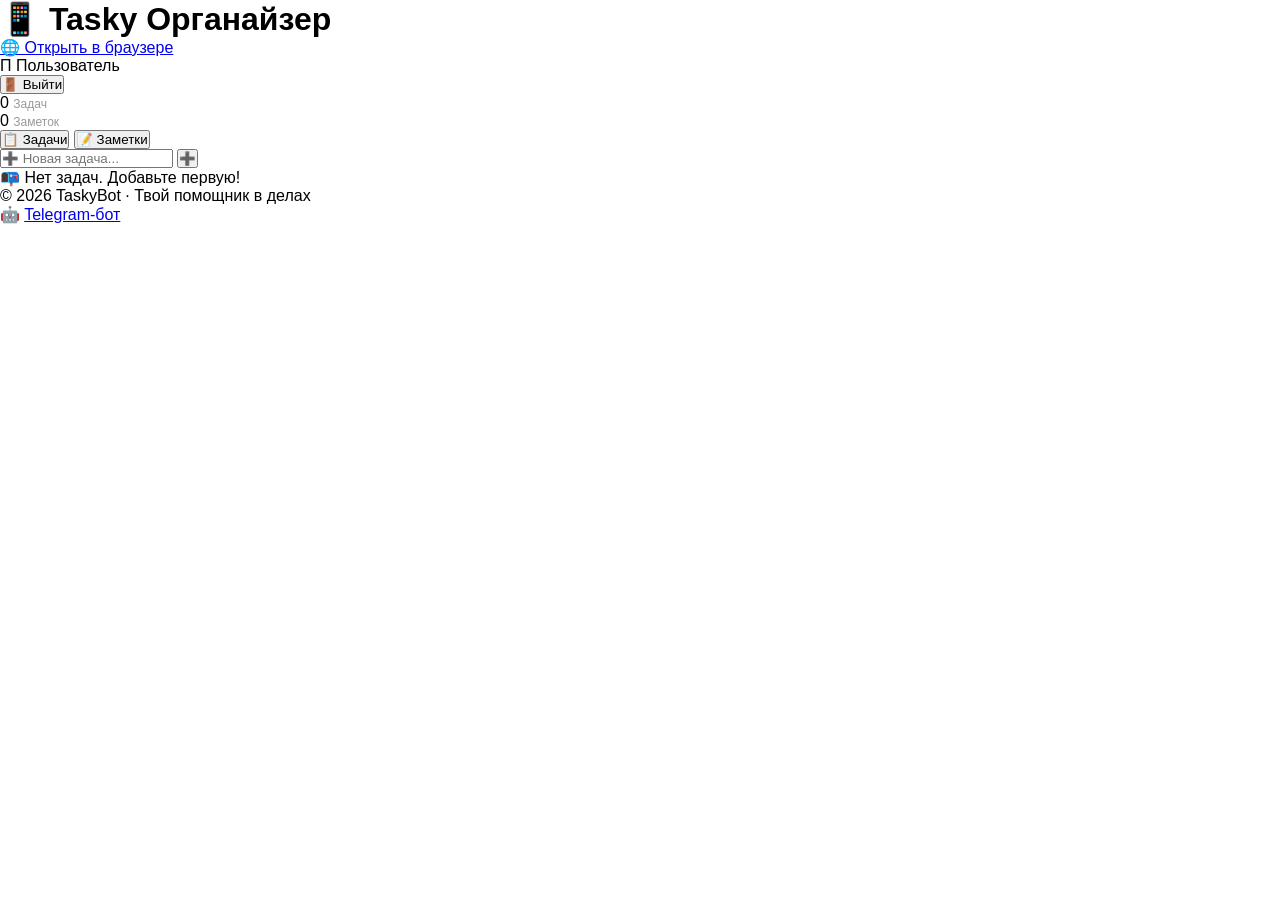
==== web_app/index.html @ 99035f1d "Refactor index.html structure and styles" ====
<!DOCTYPE html>
<html lang="ru">
<head>
    <meta charset="UTF-8">
    <meta name="viewport" content="width=device-width, initial-scale=1.0">
    <title>📱 Tasky Органайзер</title>
    <link href="https://fonts.googleapis.com/css2?family=Inter:ital,opsz,wght@0,14..32,100..900;1,14..32,100..900&display=swap" rel="stylesheet">
    <link rel="stylesheet" href="style.css">
</head>
<body>
    <div class="app-container" id="app">
        <header class="app-header">
            <div class="header-content">
                <h1>📱 Tasky Органайзер</h1>
                <a href="https://taskybot-zzq3.onrender.com" target="_blank" class="web-link">🌐 Открыть в браузере</a>
            </div>
        </header>

        <main>
            <section class="profile-section" id="profileSection">
                <div class="profile-card">
                    <div class="profile-info">
                        <span class="user-avatar" id="userAvatar">👤</span>
                        <span class="user-name" id="userName">Пользователь</span>
                    </div>
                    <button id="logoutBtn" class="logout-btn">🚪 Выйти</button>
                </div>
                <div class="stats-grid" id="statsGrid">
                    <div class="stat-item">
                        <span class="stat-number" id="taskCount">0</span>
                        <span class="stat-label">Задач</span>
                    </div>
                    <div class="stat-item">
                        <span class="stat-number" id="noteCount">0</span>
                        <span class="stat-label">Заметок</span>
                    </div>
                </div>
            </section>

            <section class="tabs-section">
                <div class="tabs-header">
                    <button class="tab-btn active" data-tab="tasks">📋 Задачи</button>
                    <button class="tab-btn" data-tab="notes">📝 Заметки</button>
                </div>

                <div class="tab-content active" id="tab-tasks">
                    <div class="add-item-form">
                        <input type="text" id="taskInput" placeholder="➕ Новая задача..." />
                        <button id="addTaskBtn" class="add-btn">➕</button>
                    </div>
                    <ul class="items-list" id="tasksList">
                        <li class="empty-message">Загрузка...</li>
                    </ul>
                </div>

                <div class="tab-content" id="tab-notes">
                    <div class="add-item-form">
                        <input type="text" id="noteInput" placeholder="✏️ Новая заметка..." />
                        <button id="addNoteBtn" class="add-btn">➕</button>
                    </div>
                    <ul class="items-list" id="notesList">
                        <li class="empty-message">Загрузка...</li>
                    </ul>
                </div>
            </section>
        </main>

        <footer class="app-footer">
            <p>© 2026 TaskyBot · Твой помощник в делах</p>
            <p class="footer-bot-link">🤖 <a href="https://t.me/ваш_бот_username" target="_blank">Telegram-бот</a></p>
        </footer>
    </div>

    <script src="script.js"></script>
    <script>
        // ============================================================
        // 1. Инициализация и авторизация пользователя
        // ============================================================
        
        // Конфиг
        const API_URL = '/api/user';
        const SITE_URL = 'https://taskybot-zzq3.onrender.com'; // ОБНОВЛЕННАЯ ССЫЛКА
        
        // Получаем или создаём ID пользователя
        let userId = localStorage.getItem('tasky_user_id');
        if (!userId) {
            userId = 'user_' + Date.now() + '_' + Math.random().toString(36).substr(2, 6);
            localStorage.setItem('tasky_user_id', userId);
        }
        
        // Имя пользователя (можно потом изменить)
        let userName = localStorage.getItem('tasky_user_name') || 'Пользователь';
        
        // ============================================================
        // 2. Основные функции работы с API
        // ============================================================
        
        async function fetchUserData() {
            try {
                const response = await fetch(`${API_URL}/${userId}`);
                if (!response.ok) throw new Error('Ошибка загрузки данных');
                return await response.json();
            } catch (error) {
                console.error('Ошибка:', error);
                return { name: userName, tasks: [], notes: [] };
            }
        }
        
        async function saveUserData(data) {
            try {
                const response = await fetch(`${API_URL}/${userId}`, {
                    method: 'POST',
                    headers: { 'Content-Type': 'application/json' },
                    body: JSON.stringify(data)
                });
                if (!response.ok) throw new Error('Ошибка сохранения');
                return await response.json();
            } catch (error) {
                console.error('Ошибка:', error);
                alert('Не удалось сохранить данные. Проверьте соединение.');
            }
        }
        
        // ============================================================
        // 3. Рендеринг UI
        // ============================================================
        
        // Элементы DOM
        const tasksList = document.getElementById('tasksList');
        const notesList = document.getElementById('notesList');
        const taskInput = document.getElementById('taskInput');
        const noteInput = document.getElementById('noteInput');
        const addTaskBtn = document.getElementById('addTaskBtn');
        const addNoteBtn = document.getElementById('addNoteBtn');
        const taskCount = document.getElementById('taskCount');
        const noteCount = document.getElementById('noteCount');
        const userNameElem = document.getElementById('userName');
        const userAvatar = document.getElementById('userAvatar');
        
        // Состояние
        let currentData = { name: userName, tasks: [], notes: [] };
        
        function renderTasks(tasks) {
            if (!tasks || tasks.length === 0) {
                tasksList.innerHTML = '<li class="empty-message">📭 Нет задач. Добавьте первую!</li>';
                return;
            }
            
            tasksList.innerHTML = tasks.map((task, index) => `
                <li class="list-item task-item ${task.done ? 'completed' : ''}" data-index="${index}">
                    <span class="task-text">${escapeHtml(task.text)}</span>
                    <div class="item-actions">
                        ${!task.done ? `<button class="action-btn done-btn" data-index="${index}">✅</button>` : ''}
                        <button class="action-btn delete-btn" data-index="${index}">🗑️</button>
                    </div>
                </li>
            `).join('');
            
            // Обновляем счетчик
            taskCount.textContent = tasks.length;
        }
        
        function renderNotes(notes) {
            if (!notes || notes.length === 0) {
                notesList.innerHTML = '<li class="empty-message">📭 Нет заметок. Добавьте первую!</li>';
                return;
            }
            
            notesList.innerHTML = notes.map((note, index) => `
                <li class="list-item note-item" data-index="${index}">
                    <span class="note-text">${escapeHtml(note.text)}</span>
                    ${note.date ? `<span class="note-date">📅 ${escapeHtml(note.date)}</span>` : ''}
                    <button class="action-btn delete-btn" data-index="${index}">🗑️</button>
                </li>
            `).join('');
            
            // Обновляем счетчик
            noteCount.textContent = notes.length;
        }
        
        // Вспомогательная функция для защиты от XSS
        function escapeHtml(text) {
            const div = document.createElement('div');
            div.textContent = text;
            return div.innerHTML;
        }
        
        // ============================================================
        // 4. Обновление данных и UI
        // ============================================================
        
        async function refreshData() {
            const data = await fetchUserData();
            currentData = data;
            
            // Обновляем имя
            if (data.name) {
                userName = data.name;
                userNameElem.textContent = userName;
                localStorage.setItem('tasky_user_name', userName);
            }
            
            // Обновляем задачи и заметки
            renderTasks(data.tasks || []);
            renderNotes(data.notes || []);
        }
        
        // ============================================================
        // 5. Обработчики событий (добавление, удаление, выполнение)
        // ============================================================
        
        // --- Добавление задачи ---
        addTaskBtn.addEventListener('click', async () => {
            const text = taskInput.value.trim();
            if (!text) return;
            
            const newTask = { text, done: false };
            const tasks = [...(currentData.tasks || []), newTask];
            await saveUserData({ ...currentData, tasks });
            taskInput.value = '';
            await refreshData();
        });
        
        taskInput.addEventListener('keypress', (e) => {
            if (e.key === 'Enter') addTaskBtn.click();
        });
        
        // --- Добавление заметки ---
        addNoteBtn.addEventListener('click', async () => {
            const text = noteInput.value.trim();
            if (!text) return;
            
            const newNote = { text, date: new Date().toLocaleString() };
            const notes = [...(currentData.notes || []), newNote];
            await saveUserData({ ...currentData, notes });
            noteInput.value = '';
            await refreshData();
        });
        
        noteInput.addEventListener('keypress', (e) => {
            if (e.key === 'Enter') addNoteBtn.click();
        });
        
        // --- Удаление и выполнение (через делегирование) ---
        tasksList.addEventListener('click', async (e) => {
            const target = e.target.closest('button');
            if (!target) return;
            
            const index = parseInt(target.dataset.index);
            if (isNaN(index)) return;
            
            const tasks = [...(currentData.tasks || [])];
            
            if (target.classList.contains('delete-btn')) {
                tasks.splice(index, 1);
                await saveUserData({ ...currentData, tasks });
                await refreshData();
            } else if (target.classList.contains('done-btn')) {
                tasks[index].done = true;
                await saveUserData({ ...currentData, tasks });
                await refreshData();
            }
        });
        
        notesList.addEventListener('click', async (e) => {
            const target = e.target.closest('button');
            if (!target) return;
            
            const index = parseInt(target.dataset.index);
            if (isNaN(index)) return;
            
            if (target.classList.contains('delete-btn')) {
                const notes = [...(currentData.notes || [])];
                notes.splice(index, 1);
                await saveUserData({ ...currentData, notes });
                await refreshData();
            }
        });
        
        // ============================================================
        // 6. Переключение вкладок
        // ============================================================
        
        document.querySelectorAll('.tab-btn').forEach(btn => {
            btn.addEventListener('click', function() {
                // Убираем активный класс у всех кнопок и вкладок
                document.querySelectorAll('.tab-btn').forEach(b => b.classList.remove('active'));
                document.querySelectorAll('.tab-content').forEach(c => c.classList.remove('active'));
                
                // Активируем текущие
                this.classList.add('active');
                const tabId = this.dataset.tab;
                document.getElementById(`tab-${tabId}`).classList.add('active');
            });
        });
        
        // ============================================================
        // 7. Выход (сброс ID)
        // ============================================================
        
        document.getElementById('logoutBtn').addEventListener('click', () => {
            if (confirm('Вы уверены, что хотите выйти? Данные останутся на сервере.')) {
                localStorage.removeItem('tasky_user_id');
                localStorage.removeItem('tasky_user_name');
                userId = 'user_' + Date.now() + '_' + Math.random().toString(36).substr(2, 6);
                localStorage.setItem('tasky_user_id', userId);
                userName = 'Пользователь';
                localStorage.setItem('tasky_user_name', userName);
                refreshData();
            }
        });
        
        // ============================================================
        // 8. Запуск приложения
        // ============================================================
        
        // Устанавливаем имя в UI
        userNameElem.textContent = userName;
        userAvatar.textContent = userName.charAt(0).toUpperCase();
        
        // Загружаем данные
        refreshData();
        
        // Обновление данных при возвращении на вкладку (для синхронизации)
        document.addEventListener('visibilitychange', () => {
            if (!document.hidden) {
                refreshData();
            }
        });
        
        console.log(`✅ Tasky Органайзер запущен. URL: ${SITE_URL}`);
        console.log(`👤 ID пользователя: ${userId}`);
    </script>
</body>
</html>
---- web_app/style.css ----
* {
    margin: 0;
    padding: 0;
    box-sizing: border-box;
}

body {
    font-family: -apple-system, BlinkMacSystemFont, 'Segoe UI', Roboto, Helvetica, Arial, sans-serif;
    background: var(--tg-theme-bg-color, #ffffff);
    color: var(--tg-theme-text-color, #000000);
}

.app {
    max-width: 500px;
    margin: 0 auto;
    padding: 20px;
}

/* Header */
.header {
    display: flex;
    justify-content: space-between;
    align-items: center;
    margin-bottom: 30px;
}

.greeting h1 {
    font-size: 24px;
    margin-bottom: 5px;
}

.greeting p {
    color: var(--tg-theme-hint-color, #999);
    font-size: 14px;
}

.avatar {
    width: 50px;
    height: 50px;
    background: var(--tg-theme-button-color, #3390ec);
    border-radius: 50%;
    display: flex;
    align-items: center;
    justify-content: center;
    font-size: 24px;
    color: white;
}

/* Tabs */
.tabs {
    display: flex;
    gap: 5px;
    margin-bottom: 20px;
    background: var(--tg-theme-secondary-bg-color, #f5f5f5);
    border-radius: 12px;
    padding: 5px;
}

.tab {
    flex: 1;
    padding: 12px;
    border: none;
    background: transparent;
    border-radius: 8px;
    font-size: 14px;
    cursor: pointer;
    transition: all 0.3s;
    display: flex;
    flex-direction: column;
    align-items: center;
    gap: 5px;
    color: var(--tg-theme-text-color, #000);
}

.tab.active {
    background: var(--tg-theme-button-color, #3390ec);
    color: white;
}

/* Content */
.tab-content {
    display: none;
}

.tab-content.active {
    display: block;
}

/* Stats */
.stats {
    display: grid;
    grid-template-columns: repeat(3, 1fr);
    gap: 15px;
    margin-bottom: 20px;
}

.stat-card {
    background: var(--tg-theme-secondary-bg-color, #f5f5f5);
    padding: 15px;
    border-radius: 12px;
    text-align: center;
}

.stat-value {
    font-size: 28px;
    font-weight: bold;
    margin-bottom: 5px;
}

.stat-label {
    font-size: 12px;
    color: var(--tg-theme-hint-color, #999);
}

/* Progress Bar */
.progress-bar {
    background: var(--tg-theme-secondary-bg-color, #f0f0f0);
    border-radius: 10px;
    height: 10px;
    overflow: hidden;
    margin: 10px 0;
}

.progress-fill {
    background: var(--tg-theme-button-color, #3390ec);
    height: 100%;
    transition: width 0.3s;
}

/* Calendar */
.calendar-header {
    display: flex;
    justify-content: space-between;
    align-items: center;
    margin-bottom: 20px;
}

.calendar-header button {
    background: var(--tg-theme-button-color, #3390ec);
    border: none;
    color: white;
    width: 35px;
    height: 35px;
    border-radius: 8px;
    cursor: pointer;
    font-size: 18px;
}

.calendar-weekdays {
    display: grid;
    grid-template-columns: repeat(7, 1fr);
    text-align: center;
    margin-bottom: 10px;
    font-weight: bold;
    color: var(--tg-theme-hint-color, #999);
}

.calendar-days {
    display: grid;
    grid-template-columns: repeat(7, 1fr);
    gap: 5px;
    margin-bottom: 20px;
}

.calendar-day {
    aspect-ratio: 1;
    display: flex;
    align-items: center;
    justify-content: center;
    border-radius: 8px;
    cursor: pointer;
    background: var(--tg-theme-secondary-bg-color, #f5f5f5);
}

.calendar-day.has-event {
    background: var(--tg-theme-button-color, #3390ec);
    color: white;
}

.calendar-day.today {
    border: 2px solid var(--tg-theme-button-color, #3390ec);
}

/* Tasks */
.add-task, .add-note {
    display: flex;
    gap: 10px;
    margin-bottom: 20px;
}

.add-task input, .add-note input, .add-note textarea {
    flex: 1;
    padding: 12px;
    border: 1px solid var(--tg-theme-secondary-bg-color, #e0e0e0);
    border-radius: 8px;
    background: var(--tg-theme-bg-color, white);
    color: var(--tg-theme-text-color, black);
}

.task-filters {
    display: flex;
    gap: 10px;
    margin-bottom: 20px;
}

.filter {
    padding: 8px 16px;
    border: none;
    border-radius: 20px;
    background: var(--tg-theme-secondary-bg-color, #f5f5f5);
    cursor: pointer;
}

.filter.active {
    background: var(--tg-theme-button-color, #3390ec);
    color: white;
}

.task-item {
    display: flex;
    align-items: center;
    gap: 10px;
    padding: 12px;
    background: var(--tg-theme-secondary-bg-color, #f5f5f5);
    border-radius: 8px;
    margin-bottom: 8px;
}

.task-item.completed {
    opacity: 0.6;
    text-decoration: line-through;
}

/* Notes */
.notes-list {
    display: flex;
    flex-direction: column;
    gap: 10px;
}

.note-item {
    background: var(--tg-theme-secondary-bg-color, #f5f5f5);
    padding: 15px;
    border-radius: 8px;
}

.note-title {
    font-weight: bold;
    margin-bottom: 5px;
}

.note-text {
    font-size: 14px;
    color: var(--tg-theme-hint-color, #666);
}
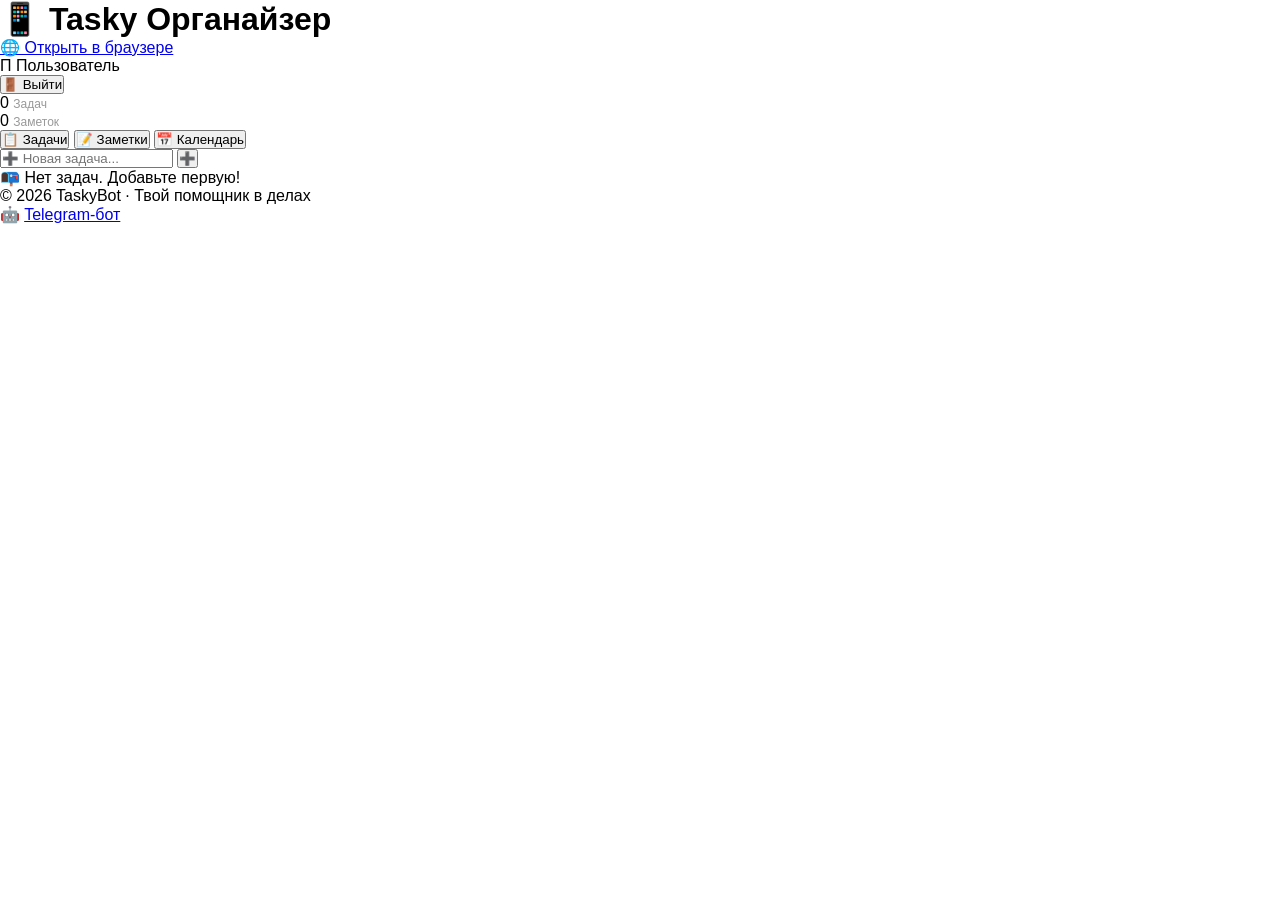
==== commit d0071eef: "Add calendar tab and related functionality" ====
--- a/web_app/index.html
+++ b/web_app/index.html
@@ -41,6 +41,7 @@
                 <div class="tabs-header">
                     <button class="tab-btn active" data-tab="tasks">📋 Задачи</button>
                     <button class="tab-btn" data-tab="notes">📝 Заметки</button>
+                    <button class="tab-btn" data-tab="calendar">📅 Календарь</button>
                 </div>
 
                 <div class="tab-content active" id="tab-tasks">
@@ -61,6 +62,29 @@
                     <ul class="items-list" id="notesList">
                         <li class="empty-message">Загрузка...</li>
                     </ul>
+                </div>
+
+                <div class="tab-content" id="tab-calendar">
+                    <div id="calendar-container">
+                        <!-- Здесь будет календарь -->
+                        <div id="calendar-header">
+                            <button id="calendar-prev">◀</button>
+                            <span id="calendar-month-year">Январь 2026</span>
+                            <button id="calendar-next">▶</button>
+                        </div>
+                        <div id="calendar-grid">
+                            <div class="calendar-weekdays">
+                                <div>Пн</div><div>Вт</div><div>Ср</div><div>Чт</div><div>Пт</div><div>Сб</div><div>Вс</div>
+                            </div>
+                            <div id="calendar-days"></div>
+                        </div>
+                        <div id="calendar-events">
+                            <h3>События на выбранную дату</h3>
+                            <ul id="calendar-events-list">
+                                <li class="empty-message">Нет событий</li>
+                            </ul>
+                        </div>
+                    </div>
                 </div>
             </section>
         </main>
@@ -278,24 +302,118 @@
         });
         
         // ============================================================
-        // 6. Переключение вкладок
+        // 6. Календарь
+        // ============================================================
+        
+        let currentDate = new Date();
+        let selectedDate = new Date();
+        
+        function renderCalendar() {
+            const monthNames = ['Январь', 'Февраль', 'Март', 'Апрель', 'Май', 'Июнь', 
+                               'Июль', 'Август', 'Сентябрь', 'Октябрь', 'Ноябрь', 'Декабрь'];
+            
+            const year = currentDate.getFullYear();
+            const month = currentDate.getMonth();
+            
+            document.getElementById('calendar-month-year').textContent = `${monthNames[month]} ${year}`;
+            
+            const firstDay = new Date(year, month, 1);
+            const startDay = firstDay.getDay() === 0 ? 6 : firstDay.getDay() - 1; // Понедельник = 0
+            
+            const daysInMonth = new Date(year, month + 1, 0).getDate();
+            
+            let html = '';
+            
+            // Пустые дни перед началом месяца
+            for (let i = 0; i < startDay; i++) {
+                html += '<div class="calendar-day empty"></div>';
+            }
+            
+            // Дни месяца
+            const today = new Date();
+            for (let day = 1; day <= daysInMonth; day++) {
+                const dateObj = new Date(year, month, day);
+                const isToday = today.getFullYear() === year && today.getMonth() === month && today.getDate() === day;
+                const isSelected = selectedDate.getFullYear() === year && selectedDate.getMonth() === month && selectedDate.getDate() === day;
+                
+                // Проверяем, есть ли события на этот день
+                const hasEvents = checkEventsForDate(dateObj);
+                
+                html += `<div class="calendar-day ${isToday ? 'today' : ''} ${isSelected ? 'selected' : ''} ${hasEvents ? 'has-events' : ''}" data-date="${year}-${month+1}-${day}">${day}</div>`;
+            }
+            
+            document.getElementById('calendar-days').innerHTML = html;
+            
+            // Добавляем обработчики кликов на дни
+            document.querySelectorAll('.calendar-day:not(.empty)').forEach(el => {
+                el.addEventListener('click', function() {
+                    const dateParts = this.dataset.date.split('-');
+                    selectedDate = new Date(parseInt(dateParts[0]), parseInt(dateParts[1])-1, parseInt(dateParts[2]));
+                    renderCalendar();
+                    renderEventsForDate(selectedDate);
+                });
+            });
+            
+            // Показываем события для выбранной даты
+            renderEventsForDate(selectedDate);
+        }
+        
+        function checkEventsForDate(date) {
+            const tasks = currentData.tasks || [];
+            // Ищем задачи, которые содержат дату в тексте (можно улучшить)
+            return tasks.some(task => task.text.includes(date.toLocaleDateString()));
+        }
+        
+        function renderEventsForDate(date) {
+            const eventsList = document.getElementById('calendar-events-list');
+            const tasks = currentData.tasks || [];
+            
+            // Фильтруем задачи, которые содержат дату в тексте (упрощенный вариант)
+            const dateStr = date.toLocaleDateString();
+            const events = tasks.filter(task => task.text.includes(dateStr) && !task.done);
+            
+            if (events.length === 0) {
+                eventsList.innerHTML = '<li class="empty-message">Нет событий на этот день</li>';
+            } else {
+                eventsList.innerHTML = events.map(event => `
+                    <li>${escapeHtml(event.text)}</li>
+                `).join('');
+            }
+        }
+        
+        // Навигация по календарю
+        document.getElementById('calendar-prev').addEventListener('click', () => {
+            currentDate.setMonth(currentDate.getMonth() - 1);
+            renderCalendar();
+        });
+        
+        document.getElementById('calendar-next').addEventListener('click', () => {
+            currentDate.setMonth(currentDate.getMonth() + 1);
+            renderCalendar();
+        });
+        
+        // ============================================================
+        // 7. Переключение вкладок
         // ============================================================
         
         document.querySelectorAll('.tab-btn').forEach(btn => {
             btn.addEventListener('click', function() {
-                // Убираем активный класс у всех кнопок и вкладок
                 document.querySelectorAll('.tab-btn').forEach(b => b.classList.remove('active'));
                 document.querySelectorAll('.tab-content').forEach(c => c.classList.remove('active'));
                 
-                // Активируем текущие
                 this.classList.add('active');
                 const tabId = this.dataset.tab;
                 document.getElementById(`tab-${tabId}`).classList.add('active');
+                
+                // Обновляем календарь при переключении на него
+                if (tabId === 'calendar') {
+                    renderCalendar();
+                }
             });
         });
         
         // ============================================================
-        // 7. Выход (сброс ID)
+        // 8. Выход (сброс ID)
         // ============================================================
         
         document.getElementById('logoutBtn').addEventListener('click', () => {
@@ -311,17 +429,14 @@
         });
         
         // ============================================================
-        // 8. Запуск приложения
-        // ============================================================
-        
-        // Устанавливаем имя в UI
+        // 9. Запуск приложения
+        // ============================================================
+        
         userNameElem.textContent = userName;
         userAvatar.textContent = userName.charAt(0).toUpperCase();
         
-        // Загружаем данные
         refreshData();
         
-        // Обновление данных при возвращении на вкладку (для синхронизации)
         document.addEventListener('visibilitychange', () => {
             if (!document.hidden) {
                 refreshData();
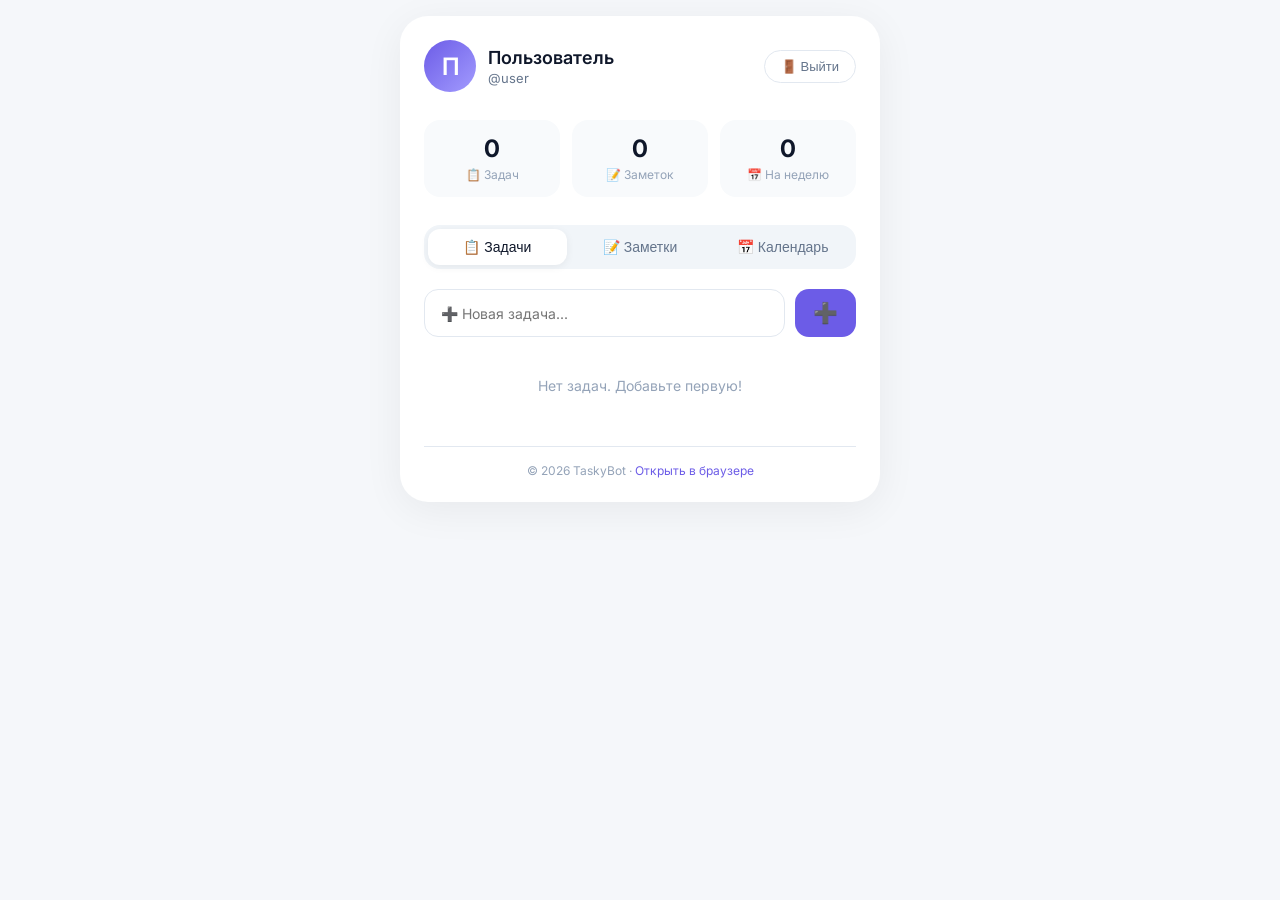
==== commit 34da0616: "Update add function to accept parameters" ====
--- a/web_app/index.html
+++ b/web_app/index.html
@@ -2,134 +2,536 @@
 <html lang="ru">
 <head>
     <meta charset="UTF-8">
-    <meta name="viewport" content="width=device-width, initial-scale=1.0">
+    <meta name="viewport" content="width=device-width, initial-scale=1.0, maximum-scale=1.0, user-scalable=no">
     <title>📱 Tasky Органайзер</title>
-    <link href="https://fonts.googleapis.com/css2?family=Inter:ital,opsz,wght@0,14..32,100..900;1,14..32,100..900&display=swap" rel="stylesheet">
-    <link rel="stylesheet" href="style.css">
+    <link href="https://fonts.googleapis.com/css2?family=Inter:ital,wght@0,100..900;1,100..900&display=swap" rel="stylesheet">
+    <style>
+        * {
+            margin: 0;
+            padding: 0;
+            box-sizing: border-box;
+        }
+
+        body {
+            font-family: 'Inter', -apple-system, BlinkMacSystemFont, sans-serif;
+            background: #f5f7fa;
+            color: #1e293b;
+            padding: 16px;
+            min-height: 100vh;
+        }
+
+        .app-container {
+            max-width: 480px;
+            margin: 0 auto;
+            background: white;
+            border-radius: 28px;
+            padding: 24px;
+            box-shadow: 0 8px 40px rgba(0, 0, 0, 0.06);
+        }
+
+        /* ===== ПРОФИЛЬ ===== */
+        .profile-section {
+            display: flex;
+            align-items: center;
+            justify-content: space-between;
+            margin-bottom: 28px;
+        }
+
+        .profile-info {
+            display: flex;
+            align-items: center;
+            gap: 12px;
+        }
+
+        .user-avatar {
+            width: 52px;
+            height: 52px;
+            border-radius: 50%;
+            background: linear-gradient(135deg, #6c5ce7, #a29bfe);
+            color: white;
+            display: flex;
+            align-items: center;
+            justify-content: center;
+            font-size: 24px;
+            font-weight: 600;
+            flex-shrink: 0;
+        }
+
+        .user-name {
+            font-size: 18px;
+            font-weight: 600;
+            color: #0f172a;
+        }
+
+        .user-email {
+            font-size: 13px;
+            color: #64748b;
+            margin-top: 2px;
+        }
+
+        .logout-btn {
+            background: none;
+            border: 1px solid #e2e8f0;
+            padding: 8px 16px;
+            border-radius: 20px;
+            font-size: 13px;
+            color: #64748b;
+            cursor: pointer;
+            transition: all 0.2s;
+        }
+
+        .logout-btn:hover {
+            background: #f1f5f9;
+        }
+
+        /* ===== СТАТИСТИКА ===== */
+        .stats-grid {
+            display: grid;
+            grid-template-columns: 1fr 1fr 1fr;
+            gap: 12px;
+            margin-bottom: 28px;
+        }
+
+        .stat-item {
+            background: #f8fafc;
+            border-radius: 16px;
+            padding: 14px;
+            text-align: center;
+        }
+
+        .stat-number {
+            display: block;
+            font-size: 24px;
+            font-weight: 700;
+            color: #0f172a;
+        }
+
+        .stat-label {
+            font-size: 12px;
+            color: #94a3b8;
+            margin-top: 4px;
+        }
+
+        /* ===== ВКЛАДКИ ===== */
+        .tabs-header {
+            display: flex;
+            gap: 4px;
+            background: #f1f5f9;
+            border-radius: 16px;
+            padding: 4px;
+            margin-bottom: 20px;
+        }
+
+        .tab-btn {
+            flex: 1;
+            padding: 10px 0;
+            border: none;
+            background: transparent;
+            border-radius: 12px;
+            font-size: 14px;
+            font-weight: 500;
+            color: #64748b;
+            cursor: pointer;
+            transition: all 0.3s;
+        }
+
+        .tab-btn.active {
+            background: white;
+            color: #0f172a;
+            box-shadow: 0 2px 8px rgba(0, 0, 0, 0.06);
+        }
+
+        .tab-btn:hover {
+            color: #0f172a;
+        }
+
+        /* ===== КОНТЕНТ ВКЛАДОК ===== */
+        .tab-content {
+            display: none;
+            animation: fadeIn 0.3s ease;
+        }
+
+        .tab-content.active {
+            display: block;
+        }
+
+        @keyframes fadeIn {
+            from { opacity: 0; transform: translateY(8px); }
+            to { opacity: 1; transform: translateY(0); }
+        }
+
+        /* ===== ФОРМА ДОБАВЛЕНИЯ ===== */
+        .add-item-form {
+            display: flex;
+            gap: 10px;
+            margin-bottom: 16px;
+        }
+
+        .add-item-form input {
+            flex: 1;
+            padding: 12px 16px;
+            border: 1px solid #e2e8f0;
+            border-radius: 14px;
+            font-size: 14px;
+            font-family: 'Inter', sans-serif;
+            outline: none;
+            transition: border 0.2s;
+        }
+
+        .add-item-form input:focus {
+            border-color: #6c5ce7;
+        }
+
+        .add-btn {
+            padding: 12px 18px;
+            background: #6c5ce7;
+            color: white;
+            border: none;
+            border-radius: 14px;
+            font-size: 20px;
+            cursor: pointer;
+            transition: background 0.2s;
+        }
+
+        .add-btn:hover {
+            background: #5a4bd1;
+        }
+
+        /* ===== СПИСОК ЗАДАЧ ===== */
+        .items-list {
+            list-style: none;
+            padding: 0;
+        }
+
+        .list-item {
+            display: flex;
+            align-items: center;
+            justify-content: space-between;
+            padding: 12px 16px;
+            background: #f8fafc;
+            border-radius: 12px;
+            margin-bottom: 8px;
+            transition: all 0.2s;
+        }
+
+        .list-item:hover {
+            background: #f1f5f9;
+        }
+
+        .list-item.completed .task-text {
+            text-decoration: line-through;
+            color: #94a3b8;
+        }
+
+        .task-text, .note-text {
+            flex: 1;
+            font-size: 14px;
+        }
+
+        .note-date {
+            font-size: 12px;
+            color: #94a3b8;
+            margin-right: 12px;
+        }
+
+        .item-actions {
+            display: flex;
+            gap: 6px;
+        }
+
+        .action-btn {
+            background: none;
+            border: none;
+            font-size: 18px;
+            cursor: pointer;
+            padding: 4px 8px;
+            border-radius: 8px;
+            transition: background 0.2s;
+        }
+
+        .action-btn:hover {
+            background: rgba(0, 0, 0, 0.05);
+        }
+
+        .empty-message {
+            text-align: center;
+            color: #94a3b8;
+            padding: 24px 0;
+            font-size: 14px;
+        }
+
+        /* ===== КАЛЕНДАРЬ ===== */
+        #calendar-header {
+            display: flex;
+            justify-content: space-between;
+            align-items: center;
+            margin-bottom: 16px;
+        }
+
+        #calendar-header button {
+            background: none;
+            border: 1px solid #e2e8f0;
+            border-radius: 10px;
+            padding: 8px 14px;
+            font-size: 16px;
+            cursor: pointer;
+            transition: all 0.2s;
+        }
+
+        #calendar-header button:hover {
+            background: #f1f5f9;
+        }
+
+        #calendar-month-year {
+            font-size: 16px;
+            font-weight: 600;
+        }
+
+        .calendar-weekdays {
+            display: grid;
+            grid-template-columns: repeat(7, 1fr);
+            text-align: center;
+            font-size: 12px;
+            font-weight: 600;
+            color: #94a3b8;
+            margin-bottom: 8px;
+        }
+
+        #calendar-days {
+            display: grid;
+            grid-template-columns: repeat(7, 1fr);
+            gap: 4px;
+        }
+
+        .calendar-day {
+            aspect-ratio: 1;
+            display: flex;
+            align-items: center;
+            justify-content: center;
+            border-radius: 12px;
+            font-size: 14px;
+            cursor: pointer;
+            transition: all 0.2s;
+            background: transparent;
+        }
+
+        .calendar-day:hover {
+            background: #f1f5f9;
+        }
+
+        .calendar-day.today {
+            background: #6c5ce7;
+            color: white;
+            font-weight: 600;
+        }
+
+        .calendar-day.today:hover {
+            background: #5a4bd1;
+        }
+
+        .calendar-day.selected {
+            border: 2px solid #6c5ce7;
+        }
+
+        .calendar-day.has-events::after {
+            content: '';
+            display: block;
+            width: 6px;
+            height: 6px;
+            background: #6c5ce7;
+            border-radius: 50%;
+            position: absolute;
+            bottom: 2px;
+        }
+
+        .calendar-day.empty {
+            cursor: default;
+            background: transparent !important;
+        }
+
+        .calendar-day {
+            position: relative;
+        }
+
+        #calendar-events {
+            margin-top: 20px;
+            padding-top: 16px;
+            border-top: 1px solid #e2e8f0;
+        }
+
+        #calendar-events h3 {
+            font-size: 14px;
+            font-weight: 500;
+            color: #64748b;
+            margin-bottom: 12px;
+        }
+
+        #calendar-events-list {
+            list-style: none;
+            padding: 0;
+        }
+
+        #calendar-events-list li {
+            padding: 8px 12px;
+            background: #f8fafc;
+            border-radius: 8px;
+            margin-bottom: 6px;
+            font-size: 14px;
+        }
+
+        /* ===== ФУТЕР ===== */
+        .app-footer {
+            text-align: center;
+            margin-top: 28px;
+            padding-top: 16px;
+            border-top: 1px solid #e2e8f0;
+            font-size: 12px;
+            color: #94a3b8;
+        }
+
+        .app-footer a {
+            color: #6c5ce7;
+            text-decoration: none;
+        }
+
+        .app-footer a:hover {
+            text-decoration: underline;
+        }
+
+        /* ===== АДАПТИВ ===== */
+        @media (max-width: 400px) {
+            .app-container {
+                padding: 16px;
+                border-radius: 20px;
+            }
+
+            .stats-grid {
+                gap: 8px;
+            }
+
+            .stat-item {
+                padding: 10px;
+            }
+
+            .stat-number {
+                font-size: 20px;
+            }
+        }
+    </style>
 </head>
 <body>
     <div class="app-container" id="app">
-        <header class="app-header">
-            <div class="header-content">
-                <h1>📱 Tasky Органайзер</h1>
-                <a href="https://taskybot-zzq3.onrender.com" target="_blank" class="web-link">🌐 Открыть в браузере</a>
-            </div>
-        </header>
-
-        <main>
-            <section class="profile-section" id="profileSection">
-                <div class="profile-card">
-                    <div class="profile-info">
-                        <span class="user-avatar" id="userAvatar">👤</span>
-                        <span class="user-name" id="userName">Пользователь</span>
-                    </div>
-                    <button id="logoutBtn" class="logout-btn">🚪 Выйти</button>
+        <!-- ПРОФИЛЬ -->
+        <section class="profile-section">
+            <div class="profile-info">
+                <div class="user-avatar" id="userAvatar">👤</div>
+                <div>
+                    <div class="user-name" id="userName">Пользователь</div>
+                    <div class="user-email" id="userEmail">@user</div>
                 </div>
-                <div class="stats-grid" id="statsGrid">
-                    <div class="stat-item">
-                        <span class="stat-number" id="taskCount">0</span>
-                        <span class="stat-label">Задач</span>
-                    </div>
-                    <div class="stat-item">
-                        <span class="stat-number" id="noteCount">0</span>
-                        <span class="stat-label">Заметок</span>
-                    </div>
-                </div>
-            </section>
-
-            <section class="tabs-section">
-                <div class="tabs-header">
-                    <button class="tab-btn active" data-tab="tasks">📋 Задачи</button>
-                    <button class="tab-btn" data-tab="notes">📝 Заметки</button>
-                    <button class="tab-btn" data-tab="calendar">📅 Календарь</button>
-                </div>
-
-                <div class="tab-content active" id="tab-tasks">
-                    <div class="add-item-form">
-                        <input type="text" id="taskInput" placeholder="➕ Новая задача..." />
-                        <button id="addTaskBtn" class="add-btn">➕</button>
-                    </div>
-                    <ul class="items-list" id="tasksList">
-                        <li class="empty-message">Загрузка...</li>
-                    </ul>
-                </div>
-
-                <div class="tab-content" id="tab-notes">
-                    <div class="add-item-form">
-                        <input type="text" id="noteInput" placeholder="✏️ Новая заметка..." />
-                        <button id="addNoteBtn" class="add-btn">➕</button>
-                    </div>
-                    <ul class="items-list" id="notesList">
-                        <li class="empty-message">Загрузка...</li>
-                    </ul>
-                </div>
-
-                <div class="tab-content" id="tab-calendar">
-                    <div id="calendar-container">
-                        <!-- Здесь будет календарь -->
-                        <div id="calendar-header">
-                            <button id="calendar-prev">◀</button>
-                            <span id="calendar-month-year">Январь 2026</span>
-                            <button id="calendar-next">▶</button>
-                        </div>
-                        <div id="calendar-grid">
-                            <div class="calendar-weekdays">
-                                <div>Пн</div><div>Вт</div><div>Ср</div><div>Чт</div><div>Пт</div><div>Сб</div><div>Вс</div>
-                            </div>
-                            <div id="calendar-days"></div>
-                        </div>
-                        <div id="calendar-events">
-                            <h3>События на выбранную дату</h3>
-                            <ul id="calendar-events-list">
-                                <li class="empty-message">Нет событий</li>
-                            </ul>
-                        </div>
-                    </div>
-                </div>
-            </section>
-        </main>
-
+            </div>
+            <button id="logoutBtn" class="logout-btn">🚪 Выйти</button>
+        </section>
+
+        <!-- СТАТИСТИКА -->
+        <div class="stats-grid">
+            <div class="stat-item">
+                <span class="stat-number" id="taskCount">0</span>
+                <span class="stat-label">📋 Задач</span>
+            </div>
+            <div class="stat-item">
+                <span class="stat-number" id="noteCount">0</span>
+                <span class="stat-label">📝 Заметок</span>
+            </div>
+            <div class="stat-item">
+                <span class="stat-number" id="weekTasks">0</span>
+                <span class="stat-label">📅 На неделю</span>
+            </div>
+        </div>
+
+        <!-- ВКЛАДКИ -->
+        <div class="tabs-header">
+            <button class="tab-btn active" data-tab="tasks">📋 Задачи</button>
+            <button class="tab-btn" data-tab="notes">📝 Заметки</button>
+            <button class="tab-btn" data-tab="calendar">📅 Календарь</button>
+        </div>
+
+        <!-- ВКЛАДКА: ЗАДАЧИ -->
+        <div class="tab-content active" id="tab-tasks">
+            <div class="add-item-form">
+                <input type="text" id="taskInput" placeholder="➕ Новая задача..." />
+                <button id="addTaskBtn" class="add-btn">➕</button>
+            </div>
+            <ul class="items-list" id="tasksList">
+                <li class="empty-message">Нет задач. Добавьте первую!</li>
+            </ul>
+        </div>
+
+        <!-- ВКЛАДКА: ЗАМЕТКИ -->
+        <div class="tab-content" id="tab-notes">
+            <div class="add-item-form">
+                <input type="text" id="noteInput" placeholder="✏️ Новая заметка..." />
+                <button id="addNoteBtn" class="add-btn">➕</button>
+            </div>
+            <ul class="items-list" id="notesList">
+                <li class="empty-message">Нет заметок. Добавьте первую!</li>
+            </ul>
+        </div>
+
+        <!-- ВКЛАДКА: КАЛЕНДАРЬ -->
+        <div class="tab-content" id="tab-calendar">
+            <div id="calendar-header">
+                <button id="calendar-prev">◀</button>
+                <span id="calendar-month-year">Январь 2026</span>
+                <button id="calendar-next">▶</button>
+            </div>
+            <div class="calendar-weekdays">
+                <div>Пн</div><div>Вт</div><div>Ср</div><div>Чт</div><div>Пт</div><div>Сб</div><div>Вс</div>
+            </div>
+            <div id="calendar-days"></div>
+            <div id="calendar-events">
+                <h3>📌 События на этот день</h3>
+                <ul id="calendar-events-list">
+                    <li class="empty-message">Нет событий</li>
+                </ul>
+            </div>
+        </div>
+
+        <!-- ФУТЕР -->
         <footer class="app-footer">
-            <p>© 2026 TaskyBot · Твой помощник в делах</p>
-            <p class="footer-bot-link">🤖 <a href="https://t.me/ваш_бот_username" target="_blank">Telegram-бот</a></p>
+            <p>© 2026 TaskyBot · <a href="https://taskybot-zzq3.onrender.com" target="_blank">Открыть в браузере</a></p>
         </footer>
     </div>
 
-    <script src="script.js"></script>
     <script>
         // ============================================================
-        // 1. Инициализация и авторизация пользователя
-        // ============================================================
-        
-        // Конфиг
+        // 1. ИНИЦИАЛИЗАЦИЯ
+        // ============================================================
         const API_URL = '/api/user';
-        const SITE_URL = 'https://taskybot-zzq3.onrender.com'; // ОБНОВЛЕННАЯ ССЫЛКА
-        
-        // Получаем или создаём ID пользователя
+        const SITE_URL = 'https://taskybot-zzq3.onrender.com';
+
         let userId = localStorage.getItem('tasky_user_id');
         if (!userId) {
             userId = 'user_' + Date.now() + '_' + Math.random().toString(36).substr(2, 6);
             localStorage.setItem('tasky_user_id', userId);
         }
-        
-        // Имя пользователя (можно потом изменить)
+
         let userName = localStorage.getItem('tasky_user_name') || 'Пользователь';
-        
-        // ============================================================
-        // 2. Основные функции работы с API
-        // ============================================================
-        
+        let currentData = { name: userName, tasks: [], notes: [] };
+
+        // ============================================================
+        // 2. API
+        // ============================================================
         async function fetchUserData() {
             try {
                 const response = await fetch(`${API_URL}/${userId}`);
-                if (!response.ok) throw new Error('Ошибка загрузки данных');
+                if (!response.ok) throw new Error('Ошибка загрузки');
                 return await response.json();
             } catch (error) {
-                console.error('Ошибка:', error);
                 return { name: userName, tasks: [], notes: [] };
             }
         }
-        
+
         async function saveUserData(data) {
             try {
                 const response = await fetch(`${API_URL}/${userId}`, {
@@ -140,37 +542,26 @@
                 if (!response.ok) throw new Error('Ошибка сохранения');
                 return await response.json();
             } catch (error) {
-                console.error('Ошибка:', error);
                 alert('Не удалось сохранить данные. Проверьте соединение.');
             }
         }
-        
-        // ============================================================
-        // 3. Рендеринг UI
-        // ============================================================
-        
-        // Элементы DOM
-        const tasksList = document.getElementById('tasksList');
-        const notesList = document.getElementById('notesList');
-        const taskInput = document.getElementById('taskInput');
-        const noteInput = document.getElementById('noteInput');
-        const addTaskBtn = document.getElementById('addTaskBtn');
-        const addNoteBtn = document.getElementById('addNoteBtn');
-        const taskCount = document.getElementById('taskCount');
-        const noteCount = document.getElementById('noteCount');
-        const userNameElem = document.getElementById('userName');
-        const userAvatar = document.getElementById('userAvatar');
-        
-        // Состояние
-        let currentData = { name: userName, tasks: [], notes: [] };
-        
+
+        // ============================================================
+        // 3. РЕНДЕРИНГ
+        // ============================================================
+        function escapeHtml(text) {
+            const div = document.createElement('div');
+            div.textContent = text;
+            return div.innerHTML;
+        }
+
         function renderTasks(tasks) {
+            const list = document.getElementById('tasksList');
             if (!tasks || tasks.length === 0) {
-                tasksList.innerHTML = '<li class="empty-message">📭 Нет задач. Добавьте первую!</li>';
+                list.innerHTML = '<li class="empty-message">Нет задач. Добавьте первую!</li>';
                 return;
             }
-            
-            tasksList.innerHTML = tasks.map((task, index) => `
+            list.innerHTML = tasks.map((task, index) => `
                 <li class="list-item task-item ${task.done ? 'completed' : ''}" data-index="${index}">
                     <span class="task-text">${escapeHtml(task.text)}</span>
                     <div class="item-actions">
@@ -179,102 +570,84 @@
                     </div>
                 </li>
             `).join('');
-            
-            // Обновляем счетчик
-            taskCount.textContent = tasks.length;
-        }
-        
+            document.getElementById('taskCount').textContent = tasks.length;
+            updateWeekTasks();
+        }
+
         function renderNotes(notes) {
+            const list = document.getElementById('notesList');
             if (!notes || notes.length === 0) {
-                notesList.innerHTML = '<li class="empty-message">📭 Нет заметок. Добавьте первую!</li>';
+                list.innerHTML = '<li class="empty-message">Нет заметок. Добавьте первую!</li>';
                 return;
             }
-            
-            notesList.innerHTML = notes.map((note, index) => `
+            list.innerHTML = notes.map((note, index) => `
                 <li class="list-item note-item" data-index="${index}">
                     <span class="note-text">${escapeHtml(note.text)}</span>
                     ${note.date ? `<span class="note-date">📅 ${escapeHtml(note.date)}</span>` : ''}
                     <button class="action-btn delete-btn" data-index="${index}">🗑️</button>
                 </li>
             `).join('');
-            
-            // Обновляем счетчик
-            noteCount.textContent = notes.length;
-        }
-        
-        // Вспомогательная функция для защиты от XSS
-        function escapeHtml(text) {
-            const div = document.createElement('div');
-            div.textContent = text;
-            return div.innerHTML;
-        }
-        
-        // ============================================================
-        // 4. Обновление данных и UI
-        // ============================================================
-        
+            document.getElementById('noteCount').textContent = notes.length;
+        }
+
+        function updateWeekTasks() {
+            const tasks = currentData.tasks || [];
+            const now = new Date();
+            const startOfWeek = new Date(now);
+            startOfWeek.setDate(now.getDate() - now.getDay() + 1);
+            const endOfWeek = new Date(startOfWeek);
+            endOfWeek.setDate(startOfWeek.getDate() + 6);
+
+            const weekTasks = tasks.filter(task => {
+                if (task.done) return false;
+                return task.text && task.text.includes('сегодня') || task.text.includes('завтра');
+            });
+            document.getElementById('weekTasks').textContent = weekTasks.length;
+        }
+
         async function refreshData() {
             const data = await fetchUserData();
             currentData = data;
-            
-            // Обновляем имя
             if (data.name) {
                 userName = data.name;
-                userNameElem.textContent = userName;
                 localStorage.setItem('tasky_user_name', userName);
             }
-            
-            // Обновляем задачи и заметки
+            document.getElementById('userName').textContent = userName;
+            document.getElementById('userAvatar').textContent = userName.charAt(0).toUpperCase();
             renderTasks(data.tasks || []);
             renderNotes(data.notes || []);
-        }
-        
-        // ============================================================
-        // 5. Обработчики событий (добавление, удаление, выполнение)
-        // ============================================================
-        
-        // --- Добавление задачи ---
-        addTaskBtn.addEventListener('click', async () => {
-            const text = taskInput.value.trim();
+            renderCalendar();
+        }
+
+        // ============================================================
+        // 4. ДОБАВЛЕНИЕ / УДАЛЕНИЕ
+        // ============================================================
+        document.getElementById('addTaskBtn').addEventListener('click', async () => {
+            const input = document.getElementById('taskInput');
+            const text = input.value.trim();
             if (!text) return;
-            
-            const newTask = { text, done: false };
-            const tasks = [...(currentData.tasks || []), newTask];
+            const tasks = [...(currentData.tasks || []), { text, done: false }];
             await saveUserData({ ...currentData, tasks });
-            taskInput.value = '';
+            input.value = '';
             await refreshData();
         });
-        
-        taskInput.addEventListener('keypress', (e) => {
-            if (e.key === 'Enter') addTaskBtn.click();
-        });
-        
-        // --- Добавление заметки ---
-        addNoteBtn.addEventListener('click', async () => {
-            const text = noteInput.value.trim();
+
+        document.getElementById('addNoteBtn').addEventListener('click', async () => {
+            const input = document.getElementById('noteInput');
+            const text = input.value.trim();
             if (!text) return;
-            
-            const newNote = { text, date: new Date().toLocaleString() };
-            const notes = [...(currentData.notes || []), newNote];
+            const notes = [...(currentData.notes || []), { text, date: new Date().toLocaleString() }];
             await saveUserData({ ...currentData, notes });
-            noteInput.value = '';
+            input.value = '';
             await refreshData();
         });
-        
-        noteInput.addEventListener('keypress', (e) => {
-            if (e.key === 'Enter') addNoteBtn.click();
-        });
-        
-        // --- Удаление и выполнение (через делегирование) ---
-        tasksList.addEventListener('click', async (e) => {
+
+        document.getElementById('tasksList').addEventListener('click', async (e) => {
             const target = e.target.closest('button');
             if (!target) return;
-            
             const index = parseInt(target.dataset.index);
             if (isNaN(index)) return;
-            
             const tasks = [...(currentData.tasks || [])];
-            
             if (target.classList.contains('delete-btn')) {
                 tasks.splice(index, 1);
                 await saveUserData({ ...currentData, tasks });
@@ -285,14 +658,12 @@
                 await refreshData();
             }
         });
-        
-        notesList.addEventListener('click', async (e) => {
+
+        document.getElementById('notesList').addEventListener('click', async (e) => {
             const target = e.target.closest('button');
             if (!target) return;
-            
             const index = parseInt(target.dataset.index);
             if (isNaN(index)) return;
-            
             if (target.classList.contains('delete-btn')) {
                 const notes = [...(currentData.notes || [])];
                 notes.splice(index, 1);
@@ -300,124 +671,85 @@
                 await refreshData();
             }
         });
-        
-        // ============================================================
-        // 6. Календарь
-        // ============================================================
-        
+
+        // ============================================================
+        // 5. КАЛЕНДАРЬ
+        // ============================================================
         let currentDate = new Date();
         let selectedDate = new Date();
-        
+
         function renderCalendar() {
-            const monthNames = ['Январь', 'Февраль', 'Март', 'Апрель', 'Май', 'Июнь', 
-                               'Июль', 'Август', 'Сентябрь', 'Октябрь', 'Ноябрь', 'Декабрь'];
-            
+            const monthNames = ['Январь', 'Февраль', 'Март', 'Апрель', 'Май', 'Июнь', 'Июль', 'Август', 'Сентябрь', 'Октябрь', 'Ноябрь', 'Декабрь'];
             const year = currentDate.getFullYear();
             const month = currentDate.getMonth();
-            
             document.getElementById('calendar-month-year').textContent = `${monthNames[month]} ${year}`;
-            
+
             const firstDay = new Date(year, month, 1);
-            const startDay = firstDay.getDay() === 0 ? 6 : firstDay.getDay() - 1; // Понедельник = 0
-            
+            const startDay = firstDay.getDay() === 0 ? 6 : firstDay.getDay() - 1;
             const daysInMonth = new Date(year, month + 1, 0).getDate();
-            
+            const today = new Date();
+
             let html = '';
-            
-            // Пустые дни перед началом месяца
-            for (let i = 0; i < startDay; i++) {
-                html += '<div class="calendar-day empty"></div>';
-            }
-            
-            // Дни месяца
-            const today = new Date();
+            for (let i = 0; i < startDay; i++) html += '<div class="calendar-day empty"></div>';
             for (let day = 1; day <= daysInMonth; day++) {
                 const dateObj = new Date(year, month, day);
-                const isToday = today.getFullYear() === year && today.getMonth() === month && today.getDate() === day;
-                const isSelected = selectedDate.getFullYear() === year && selectedDate.getMonth() === month && selectedDate.getDate() === day;
-                
-                // Проверяем, есть ли события на этот день
-                const hasEvents = checkEventsForDate(dateObj);
-                
-                html += `<div class="calendar-day ${isToday ? 'today' : ''} ${isSelected ? 'selected' : ''} ${hasEvents ? 'has-events' : ''}" data-date="${year}-${month+1}-${day}">${day}</div>`;
-            }
-            
+                const isToday = today.toDateString() === dateObj.toDateString();
+                const isSelected = selectedDate.toDateString() === dateObj.toDateString();
+                const hasEvents = (currentData.tasks || []).some(task => task.text && task.text.includes(dateObj.toLocaleDateString()));
+                html += `<div class="calendar-day ${isToday ? 'today' : ''} ${isSelected ? 'selected' : ''} ${hasEvents ? 'has-events' : ''}" data-date="${dateObj.toISOString()}">${day}</div>`;
+            }
             document.getElementById('calendar-days').innerHTML = html;
-            
-            // Добавляем обработчики кликов на дни
+
             document.querySelectorAll('.calendar-day:not(.empty)').forEach(el => {
                 el.addEventListener('click', function() {
-                    const dateParts = this.dataset.date.split('-');
-                    selectedDate = new Date(parseInt(dateParts[0]), parseInt(dateParts[1])-1, parseInt(dateParts[2]));
+                    selectedDate = new Date(this.dataset.date);
                     renderCalendar();
                     renderEventsForDate(selectedDate);
                 });
             });
-            
-            // Показываем события для выбранной даты
             renderEventsForDate(selectedDate);
         }
-        
-        function checkEventsForDate(date) {
-            const tasks = currentData.tasks || [];
-            // Ищем задачи, которые содержат дату в тексте (можно улучшить)
-            return tasks.some(task => task.text.includes(date.toLocaleDateString()));
-        }
-        
+
         function renderEventsForDate(date) {
-            const eventsList = document.getElementById('calendar-events-list');
-            const tasks = currentData.tasks || [];
-            
-            // Фильтруем задачи, которые содержат дату в тексте (упрощенный вариант)
-            const dateStr = date.toLocaleDateString();
-            const events = tasks.filter(task => task.text.includes(dateStr) && !task.done);
-            
-            if (events.length === 0) {
-                eventsList.innerHTML = '<li class="empty-message">Нет событий на этот день</li>';
+            const list = document.getElementById('calendar-events-list');
+            const tasks = (currentData.tasks || []).filter(task => {
+                if (task.done) return false;
+                return task.text && task.text.includes(date.toLocaleDateString());
+            });
+            if (tasks.length === 0) {
+                list.innerHTML = '<li class="empty-message">Нет событий на этот день</li>';
             } else {
-                eventsList.innerHTML = events.map(event => `
-                    <li>${escapeHtml(event.text)}</li>
-                `).join('');
-            }
-        }
-        
-        // Навигация по календарю
+                list.innerHTML = tasks.map(task => `<li>${escapeHtml(task.text)}</li>`).join('');
+            }
+        }
+
         document.getElementById('calendar-prev').addEventListener('click', () => {
             currentDate.setMonth(currentDate.getMonth() - 1);
             renderCalendar();
         });
-        
         document.getElementById('calendar-next').addEventListener('click', () => {
             currentDate.setMonth(currentDate.getMonth() + 1);
             renderCalendar();
         });
-        
-        // ============================================================
-        // 7. Переключение вкладок
-        // ============================================================
-        
+
+        // ============================================================
+        // 6. ВКЛАДКИ
+        // ============================================================
         document.querySelectorAll('.tab-btn').forEach(btn => {
             btn.addEventListener('click', function() {
                 document.querySelectorAll('.tab-btn').forEach(b => b.classList.remove('active'));
                 document.querySelectorAll('.tab-content').forEach(c => c.classList.remove('active'));
-                
                 this.classList.add('active');
-                const tabId = this.dataset.tab;
-                document.getElementById(`tab-${tabId}`).classList.add('active');
-                
-                // Обновляем календарь при переключении на него
-                if (tabId === 'calendar') {
-                    renderCalendar();
-                }
+                document.getElementById(`tab-${this.dataset.tab}`).classList.add('active');
+                if (this.dataset.tab === 'calendar') renderCalendar();
             });
         });
-        
-        // ============================================================
-        // 8. Выход (сброс ID)
-        // ============================================================
-        
+
+        // ============================================================
+        // 7. ВЫХОД
+        // ============================================================
         document.getElementById('logoutBtn').addEventListener('click', () => {
-            if (confirm('Вы уверены, что хотите выйти? Данные останутся на сервере.')) {
+            if (confirm('Вы уверены?')) {
                 localStorage.removeItem('tasky_user_id');
                 localStorage.removeItem('tasky_user_name');
                 userId = 'user_' + Date.now() + '_' + Math.random().toString(36).substr(2, 6);
@@ -427,24 +759,19 @@
                 refreshData();
             }
         });
-        
-        // ============================================================
-        // 9. Запуск приложения
-        // ============================================================
-        
-        userNameElem.textContent = userName;
-        userAvatar.textContent = userName.charAt(0).toUpperCase();
-        
+
+        // ============================================================
+        // 8. ЗАПУСК
+        // ============================================================
+        document.getElementById('userName').textContent = userName;
+        document.getElementById('userAvatar').textContent = userName.charAt(0).toUpperCase();
         refreshData();
-        
+
         document.addEventListener('visibilitychange', () => {
-            if (!document.hidden) {
-                refreshData();
-            }
-        });
-        
-        console.log(`✅ Tasky Органайзер запущен. URL: ${SITE_URL}`);
-        console.log(`👤 ID пользователя: ${userId}`);
+            if (!document.hidden) refreshData();
+        });
+
+        console.log(`✅ Tasky запущен: ${SITE_URL}`);
     </script>
 </body>
 </html>
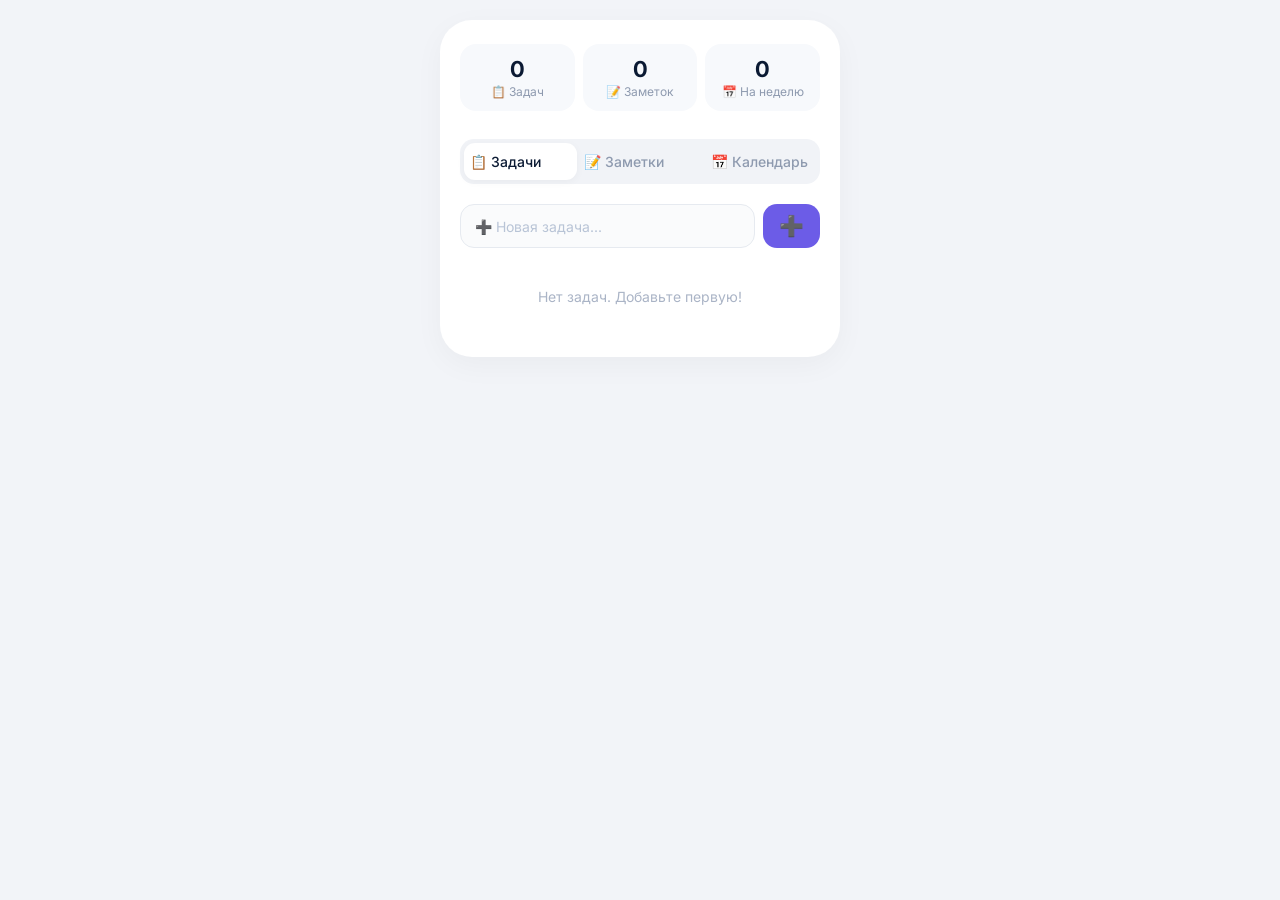
==== commit b1a4fe34: "Update index.html" ====
--- a/web_app/index.html
+++ b/web_app/index.html
@@ -1,11 +1,12 @@
 <!DOCTYPE html>
 <html lang="ru">
 <head>
-    <meta charset="UTF-8">
-    <meta name="viewport" content="width=device-width, initial-scale=1.0, maximum-scale=1.0, user-scalable=no">
-    <title>📱 Tasky Органайзер</title>
-    <link href="https://fonts.googleapis.com/css2?family=Inter:ital,wght@0,100..900;1,100..900&display=swap" rel="stylesheet">
+    <meta charset="UTF-8" />
+    <meta name="viewport" content="width=device-width, initial-scale=1.0, maximum-scale=1.0, user-scalable=no" />
+    <title>Tasky</title>
+    <link href="https://fonts.googleapis.com/css2?family=Inter:opsz,wght@14..32,400;14..32,500;14..32,600;14..32,700&display=swap" rel="stylesheet" />
     <style>
+        /* ===== RESET & BASE ===== */
         * {
             margin: 0;
             padding: 0;
@@ -14,110 +15,73 @@
 
         body {
             font-family: 'Inter', -apple-system, BlinkMacSystemFont, sans-serif;
-            background: #f5f7fa;
-            color: #1e293b;
-            padding: 16px;
+            background: #f2f4f8;
+            display: flex;
+            justify-content: center;
+            align-items: flex-start;
             min-height: 100vh;
-        }
-
-        .app-container {
-            max-width: 480px;
-            margin: 0 auto;
-            background: white;
-            border-radius: 28px;
-            padding: 24px;
-            box-shadow: 0 8px 40px rgba(0, 0, 0, 0.06);
-        }
-
-        /* ===== ПРОФИЛЬ ===== */
-        .profile-section {
-            display: flex;
-            align-items: center;
+            padding: 20px 16px 40px;
+        }
+
+        .app {
+            max-width: 400px;
+            width: 100%;
+            background: #ffffff;
+            border-radius: 32px;
+            padding: 24px 20px 28px;
+            box-shadow: 0 8px 30px rgba(0, 0, 0, 0.04);
+            transition: opacity 0.3s ease, transform 0.3s ease;
+            animation: appFade 0.4s ease;
+        }
+
+        @keyframes appFade {
+            0% { opacity: 0; transform: scale(0.97); }
+            100% { opacity: 1; transform: scale(1); }
+        }
+
+        /* ===== СТАТИСТИКА ===== */
+        .stats {
+            display: flex;
             justify-content: space-between;
             margin-bottom: 28px;
-        }
-
-        .profile-info {
-            display: flex;
-            align-items: center;
-            gap: 12px;
-        }
-
-        .user-avatar {
-            width: 52px;
-            height: 52px;
-            border-radius: 50%;
-            background: linear-gradient(135deg, #6c5ce7, #a29bfe);
-            color: white;
-            display: flex;
-            align-items: center;
-            justify-content: center;
-            font-size: 24px;
-            font-weight: 600;
-            flex-shrink: 0;
-        }
-
-        .user-name {
-            font-size: 18px;
-            font-weight: 600;
-            color: #0f172a;
-        }
-
-        .user-email {
-            font-size: 13px;
-            color: #64748b;
-            margin-top: 2px;
-        }
-
-        .logout-btn {
-            background: none;
-            border: 1px solid #e2e8f0;
-            padding: 8px 16px;
-            border-radius: 20px;
-            font-size: 13px;
-            color: #64748b;
-            cursor: pointer;
-            transition: all 0.2s;
-        }
-
-        .logout-btn:hover {
-            background: #f1f5f9;
-        }
-
-        /* ===== СТАТИСТИКА ===== */
-        .stats-grid {
-            display: grid;
-            grid-template-columns: 1fr 1fr 1fr;
-            gap: 12px;
-            margin-bottom: 28px;
+            gap: 8px;
         }
 
         .stat-item {
-            background: #f8fafc;
+            flex: 1;
+            text-align: center;
+            padding: 12px 0;
+            background: #f7f9fc;
             border-radius: 16px;
-            padding: 14px;
-            text-align: center;
+            transition: all 0.25s ease;
+        }
+
+        .stat-item:hover {
+            transform: translateY(-2px);
+            box-shadow: 0 4px 12px rgba(108, 92, 231, 0.08);
         }
 
         .stat-number {
+            font-size: 22px;
+            font-weight: 700;
+            color: #0b1a33;
             display: block;
-            font-size: 24px;
-            font-weight: 700;
-            color: #0f172a;
+            transition: all 0.3s ease;
         }
 
         .stat-label {
             font-size: 12px;
-            color: #94a3b8;
-            margin-top: 4px;
+            color: #8e9aaf;
+            margin-top: 2px;
+            display: block;
         }
 
         /* ===== ВКЛАДКИ ===== */
-        .tabs-header {
-            display: flex;
-            gap: 4px;
-            background: #f1f5f9;
-            border-radius: 16px;
+        .tabs {
+            display: flex;
+            gap: 6px;
+            background: #f1f3f7;
+            border-radius: 14px;
             padding: 4px;
             margin-bottom: 20px;
         }
@@ -127,164 +91,211 @@
             padding: 10px 0;
             border: none;
             background: transparent;
-            border-radius: 12px;
+            border-radius: 11px;
             font-size: 14px;
             font-weight: 500;
-            color: #64748b;
+            color: #8e9aaf;
             cursor: pointer;
-            transition: all 0.3s;
+            transition: all 0.3s ease;
+            font-family: inherit;
+            position: relative;
         }
 
         .tab-btn.active {
-            background: white;
-            color: #0f172a;
-            box-shadow: 0 2px 8px rgba(0, 0, 0, 0.06);
-        }
-
-        .tab-btn:hover {
-            color: #0f172a;
-        }
-
-        /* ===== КОНТЕНТ ВКЛАДОК ===== */
+            background: #ffffff;
+            color: #0b1a33;
+            box-shadow: 0 2px 8px rgba(0, 0, 0, 0.04);
+        }
+
+        .tab-btn:active {
+            transform: scale(0.96);
+        }
+
+        .tab-btn .badge {
+            display: inline-block;
+            background: #6c5ce7;
+            color: #fff;
+            font-size: 10px;
+            font-weight: 600;
+            padding: 1px 8px;
+            border-radius: 12px;
+            margin-left: 4px;
+            transition: all 0.3s ease;
+        }
+
+        .tab-btn .badge.hidden {
+            opacity: 0;
+            transform: scale(0.8);
+        }
+
+        /* ===== КОНТЕНТ ===== */
         .tab-content {
             display: none;
-            animation: fadeIn 0.3s ease;
+            animation: tabFade 0.3s ease;
         }
 
         .tab-content.active {
             display: block;
         }
 
-        @keyframes fadeIn {
-            from { opacity: 0; transform: translateY(8px); }
-            to { opacity: 1; transform: translateY(0); }
+        @keyframes tabFade {
+            0% { opacity: 0; transform: translateY(6px); }
+            100% { opacity: 1; transform: translateY(0); }
         }
 
         /* ===== ФОРМА ДОБАВЛЕНИЯ ===== */
-        .add-item-form {
-            display: flex;
-            gap: 10px;
+        .add-form {
+            display: flex;
+            gap: 8px;
             margin-bottom: 16px;
         }
 
-        .add-item-form input {
+        .add-form input {
             flex: 1;
-            padding: 12px 16px;
-            border: 1px solid #e2e8f0;
+            padding: 12px 14px;
+            border: 1px solid #e6eaf0;
             border-radius: 14px;
             font-size: 14px;
-            font-family: 'Inter', sans-serif;
+            font-family: inherit;
             outline: none;
-            transition: border 0.2s;
-        }
-
-        .add-item-form input:focus {
+            background: #fafbfc;
+            transition: all 0.25s ease;
+        }
+
+        .add-form input:focus {
             border-color: #6c5ce7;
+            background: #fff;
+            box-shadow: 0 0 0 3px rgba(108, 92, 231, 0.08);
+        }
+
+        .add-form input::placeholder {
+            color: #b8c4d6;
         }
 
         .add-btn {
-            padding: 12px 18px;
+            padding: 10px 16px;
             background: #6c5ce7;
-            color: white;
+            color: #fff;
             border: none;
             border-radius: 14px;
             font-size: 20px;
             cursor: pointer;
-            transition: background 0.2s;
+            transition: all 0.25s ease;
+            display: flex;
+            align-items: center;
+            justify-content: center;
         }
 
         .add-btn:hover {
             background: #5a4bd1;
-        }
-
-        /* ===== СПИСОК ЗАДАЧ ===== */
+            transform: scale(1.02);
+        }
+
+        .add-btn:active {
+            transform: scale(0.94);
+        }
+
+        /* ===== СПИСОК ===== */
         .items-list {
             list-style: none;
             padding: 0;
         }
 
-        .list-item {
+        .item {
             display: flex;
             align-items: center;
             justify-content: space-between;
-            padding: 12px 16px;
-            background: #f8fafc;
-            border-radius: 12px;
+            padding: 12px 14px;
+            background: #f7f9fc;
+            border-radius: 14px;
             margin-bottom: 8px;
-            transition: all 0.2s;
-        }
-
-        .list-item:hover {
-            background: #f1f5f9;
-        }
-
-        .list-item.completed .task-text {
+            transition: all 0.25s ease;
+            animation: itemSlide 0.3s ease;
+        }
+
+        @keyframes itemSlide {
+            0% { opacity: 0; transform: translateX(-10px); }
+            100% { opacity: 1; transform: translateX(0); }
+        }
+
+        .item:hover {
+            background: #f1f3f7;
+            transform: translateX(2px);
+        }
+
+        .item.done .item-text {
             text-decoration: line-through;
-            color: #94a3b8;
-        }
-
-        .task-text, .note-text {
+            color: #aab4c6;
+        }
+
+        .item-text {
             flex: 1;
             font-size: 14px;
-        }
-
-        .note-date {
-            font-size: 12px;
-            color: #94a3b8;
-            margin-right: 12px;
+            color: #0b1a33;
         }
 
         .item-actions {
             display: flex;
-            gap: 6px;
-        }
-
-        .action-btn {
+            gap: 4px;
+        }
+
+        .item-btn {
             background: none;
             border: none;
             font-size: 18px;
             cursor: pointer;
-            padding: 4px 8px;
+            padding: 4px 6px;
             border-radius: 8px;
-            transition: background 0.2s;
-        }
-
-        .action-btn:hover {
-            background: rgba(0, 0, 0, 0.05);
-        }
-
-        .empty-message {
+            transition: all 0.2s ease;
+        }
+
+        .item-btn:hover {
+            background: rgba(0, 0, 0, 0.04);
+            transform: scale(1.1);
+        }
+
+        .item-btn:active {
+            transform: scale(0.85);
+        }
+
+        .empty {
             text-align: center;
-            color: #94a3b8;
+            color: #aab4c6;
+            font-size: 14px;
             padding: 24px 0;
-            font-size: 14px;
         }
 
         /* ===== КАЛЕНДАРЬ ===== */
-        #calendar-header {
+        .calendar-header {
             display: flex;
             justify-content: space-between;
             align-items: center;
             margin-bottom: 16px;
         }
 
-        #calendar-header button {
+        .calendar-header button {
             background: none;
-            border: 1px solid #e2e8f0;
+            border: 1px solid #e6eaf0;
             border-radius: 10px;
-            padding: 8px 14px;
+            padding: 6px 14px;
             font-size: 16px;
             cursor: pointer;
-            transition: all 0.2s;
-        }
-
-        #calendar-header button:hover {
-            background: #f1f5f9;
-        }
-
-        #calendar-month-year {
-            font-size: 16px;
+            color: #0b1a33;
+            transition: all 0.2s ease;
+        }
+
+        .calendar-header button:hover {
+            background: #f1f3f7;
+            transform: scale(1.02);
+        }
+
+        .calendar-header button:active {
+            transform: scale(0.92);
+        }
+
+        .calendar-month {
             font-weight: 600;
+            font-size: 15px;
         }
 
         .calendar-weekdays {
@@ -292,12 +303,12 @@
             grid-template-columns: repeat(7, 1fr);
             text-align: center;
             font-size: 12px;
-            font-weight: 600;
-            color: #94a3b8;
+            font-weight: 500;
+            color: #8e9aaf;
             margin-bottom: 8px;
         }
 
-        #calendar-days {
+        .calendar-days {
             display: grid;
             grid-template-columns: repeat(7, 1fr);
             gap: 4px;
@@ -311,17 +322,24 @@
             border-radius: 12px;
             font-size: 14px;
             cursor: pointer;
-            transition: all 0.2s;
+            transition: all 0.25s ease;
             background: transparent;
+            color: #0b1a33;
+            position: relative;
         }
 
         .calendar-day:hover {
-            background: #f1f5f9;
+            background: #f1f3f7;
+            transform: scale(1.05);
+        }
+
+        .calendar-day:active {
+            transform: scale(0.92);
         }
 
         .calendar-day.today {
             background: #6c5ce7;
-            color: white;
+            color: #fff;
             font-weight: 600;
         }
 
@@ -333,108 +351,91 @@
             border: 2px solid #6c5ce7;
         }
 
-        .calendar-day.has-events::after {
+        .calendar-day.has-event::after {
             content: '';
-            display: block;
-            width: 6px;
-            height: 6px;
+            position: absolute;
+            bottom: 4px;
+            width: 5px;
+            height: 5px;
             background: #6c5ce7;
             border-radius: 50%;
-            position: absolute;
-            bottom: 2px;
         }
 
         .calendar-day.empty {
             cursor: default;
             background: transparent !important;
-        }
-
-        .calendar-day {
-            position: relative;
-        }
-
-        #calendar-events {
-            margin-top: 20px;
+            transform: none !important;
+        }
+
+        .calendar-day.empty:hover {
+            transform: none !important;
+        }
+
+        /* ===== СОБЫТИЯ В КАЛЕНДАРЕ ===== */
+        .calendar-events {
+            margin-top: 18px;
             padding-top: 16px;
-            border-top: 1px solid #e2e8f0;
-        }
-
-        #calendar-events h3 {
-            font-size: 14px;
+            border-top: 1px solid #e6eaf0;
+        }
+
+        .calendar-events-title {
+            font-size: 13px;
             font-weight: 500;
-            color: #64748b;
-            margin-bottom: 12px;
-        }
-
-        #calendar-events-list {
+            color: #8e9aaf;
+            margin-bottom: 10px;
+        }
+
+        .calendar-events-list {
             list-style: none;
             padding: 0;
         }
 
-        #calendar-events-list li {
-            padding: 8px 12px;
-            background: #f8fafc;
-            border-radius: 8px;
+        .calendar-event {
+            padding: 8px 14px;
+            background: #f7f9fc;
+            border-radius: 10px;
             margin-bottom: 6px;
             font-size: 14px;
-        }
-
-        /* ===== ФУТЕР ===== */
-        .app-footer {
-            text-align: center;
-            margin-top: 28px;
-            padding-top: 16px;
-            border-top: 1px solid #e2e8f0;
-            font-size: 12px;
-            color: #94a3b8;
-        }
-
-        .app-footer a {
-            color: #6c5ce7;
-            text-decoration: none;
-        }
-
-        .app-footer a:hover {
-            text-decoration: underline;
+            color: #0b1a33;
+            transition: all 0.25s ease;
+            animation: itemSlide 0.3s ease;
+        }
+
+        .calendar-event:hover {
+            background: #f1f3f7;
+            transform: translateX(2px);
+        }
+
+        /* ===== АНИМАЦИЯ ДЛЯ ПЕРЕКЛЮЧЕНИЯ ===== */
+        .slide-up {
+            animation: slideUp 0.3s ease;
+        }
+
+        @keyframes slideUp {
+            0% { opacity: 0; transform: translateY(8px); }
+            100% { opacity: 1; transform: translateY(0); }
         }
 
         /* ===== АДАПТИВ ===== */
-        @media (max-width: 400px) {
-            .app-container {
-                padding: 16px;
-                border-radius: 20px;
-            }
-
-            .stats-grid {
-                gap: 8px;
-            }
-
-            .stat-item {
-                padding: 10px;
-            }
-
+        @media (max-width: 420px) {
+            .app {
+                padding: 18px 14px 22px;
+            }
             .stat-number {
-                font-size: 20px;
+                font-size: 18px;
+            }
+            .tab-btn {
+                font-size: 13px;
+                padding: 8px 0;
             }
         }
     </style>
 </head>
 <body>
-    <div class="app-container" id="app">
-        <!-- ПРОФИЛЬ -->
-        <section class="profile-section">
-            <div class="profile-info">
-                <div class="user-avatar" id="userAvatar">👤</div>
-                <div>
-                    <div class="user-name" id="userName">Пользователь</div>
-                    <div class="user-email" id="userEmail">@user</div>
-                </div>
-            </div>
-            <button id="logoutBtn" class="logout-btn">🚪 Выйти</button>
-        </section>
-
-        <!-- СТАТИСТИКА -->
-        <div class="stats-grid">
+
+    <div class="app" id="app">
+        <!-- ===== СТАТИСТИКА ===== -->
+        <div class="stats">
             <div class="stat-item">
                 <span class="stat-number" id="taskCount">0</span>
                 <span class="stat-label">📋 Задач</span>
@@ -449,58 +450,57 @@
             </div>
         </div>
 
-        <!-- ВКЛАДКИ -->
-        <div class="tabs-header">
-            <button class="tab-btn active" data-tab="tasks">📋 Задачи</button>
-            <button class="tab-btn" data-tab="notes">📝 Заметки</button>
+        <!-- ===== ВКЛАДКИ ===== -->
+        <div class="tabs">
+            <button class="tab-btn active" data-tab="tasks">
+                📋 Задачи <span class="badge hidden" id="taskBadge">0</span>
+            </button>
+            <button class="tab-btn" data-tab="notes">
+                📝 Заметки <span class="badge hidden" id="noteBadge">0</span>
+            </button>
             <button class="tab-btn" data-tab="calendar">📅 Календарь</button>
         </div>
 
-        <!-- ВКЛАДКА: ЗАДАЧИ -->
+        <!-- ===== ВКЛАДКА: ЗАДАЧИ ===== -->
         <div class="tab-content active" id="tab-tasks">
-            <div class="add-item-form">
+            <div class="add-form">
                 <input type="text" id="taskInput" placeholder="➕ Новая задача..." />
                 <button id="addTaskBtn" class="add-btn">➕</button>
             </div>
             <ul class="items-list" id="tasksList">
-                <li class="empty-message">Нет задач. Добавьте первую!</li>
+                <li class="empty">Нет задач. Добавьте первую!</li>
             </ul>
         </div>
 
-        <!-- ВКЛАДКА: ЗАМЕТКИ -->
+        <!-- ===== ВКЛАДКА: ЗАМЕТКИ ===== -->
         <div class="tab-content" id="tab-notes">
-            <div class="add-item-form">
+            <div class="add-form">
                 <input type="text" id="noteInput" placeholder="✏️ Новая заметка..." />
                 <button id="addNoteBtn" class="add-btn">➕</button>
             </div>
             <ul class="items-list" id="notesList">
-                <li class="empty-message">Нет заметок. Добавьте первую!</li>
+                <li class="empty">Нет заметок. Добавьте первую!</li>
             </ul>
         </div>
 
-        <!-- ВКЛАДКА: КАЛЕНДАРЬ -->
+        <!-- ===== ВКЛАДКА: КАЛЕНДАРЬ ===== -->
         <div class="tab-content" id="tab-calendar">
-            <div id="calendar-header">
-                <button id="calendar-prev">◀</button>
-                <span id="calendar-month-year">Январь 2026</span>
-                <button id="calendar-next">▶</button>
+            <div class="calendar-header">
+                <button id="calendarPrev">◀</button>
+                <span class="calendar-month" id="calendarMonth">Январь 2026</span>
+                <button id="calendarNext">▶</button>
             </div>
             <div class="calendar-weekdays">
                 <div>Пн</div><div>Вт</div><div>Ср</div><div>Чт</div><div>Пт</div><div>Сб</div><div>Вс</div>
             </div>
-            <div id="calendar-days"></div>
-            <div id="calendar-events">
-                <h3>📌 События на этот день</h3>
-                <ul id="calendar-events-list">
-                    <li class="empty-message">Нет событий</li>
+            <div class="calendar-days" id="calendarDays"></div>
+            <div class="calendar-events" id="calendarEvents">
+                <div class="calendar-events-title">📌 События на этот день</div>
+                <ul class="calendar-events-list" id="calendarEventsList">
+                    <li class="empty">Нет событий</li>
                 </ul>
             </div>
         </div>
-
-        <!-- ФУТЕР -->
-        <footer class="app-footer">
-            <p>© 2026 TaskyBot · <a href="https://taskybot-zzq3.onrender.com" target="_blank">Открыть в браузере</a></p>
-        </footer>
     </div>
 
     <script>
@@ -508,7 +508,6 @@
         // 1. ИНИЦИАЛИЗАЦИЯ
         // ============================================================
         const API_URL = '/api/user';
-        const SITE_URL = 'https://taskybot-zzq3.onrender.com';
 
         let userId = localStorage.getItem('tasky_user_id');
         if (!userId) {
@@ -516,32 +515,31 @@
             localStorage.setItem('tasky_user_id', userId);
         }
 
-        let userName = localStorage.getItem('tasky_user_name') || 'Пользователь';
-        let currentData = { name: userName, tasks: [], notes: [] };
+        let currentData = { tasks: [], notes: [] };
 
         // ============================================================
         // 2. API
         // ============================================================
         async function fetchUserData() {
             try {
-                const response = await fetch(`${API_URL}/${userId}`);
-                if (!response.ok) throw new Error('Ошибка загрузки');
-                return await response.json();
-            } catch (error) {
-                return { name: userName, tasks: [], notes: [] };
+                const res = await fetch(`${API_URL}/${userId}`);
+                if (!res.ok) throw new Error('Ошибка загрузки');
+                return await res.json();
+            } catch {
+                return { tasks: [], notes: [] };
             }
         }
 
         async function saveUserData(data) {
             try {
-                const response = await fetch(`${API_URL}/${userId}`, {
+                const res = await fetch(`${API_URL}/${userId}`, {
                     method: 'POST',
                     headers: { 'Content-Type': 'application/json' },
                     body: JSON.stringify(data)
                 });
-                if (!response.ok) throw new Error('Ошибка сохранения');
-                return await response.json();
-            } catch (error) {
+                if (!res.ok) throw new Error('Ошибка сохранения');
+                return await res.json();
+            } catch {
                 alert('Не удалось сохранить данные. Проверьте соединение.');
             }
         }
@@ -558,36 +556,48 @@
         function renderTasks(tasks) {
             const list = document.getElementById('tasksList');
             if (!tasks || tasks.length === 0) {
-                list.innerHTML = '<li class="empty-message">Нет задач. Добавьте первую!</li>';
+                list.innerHTML = '<li class="empty">Нет задач. Добавьте первую!</li>';
+                document.getElementById('taskCount').textContent = '0';
+                document.getElementById('taskBadge').textContent = '0';
                 return;
             }
-            list.innerHTML = tasks.map((task, index) => `
-                <li class="list-item task-item ${task.done ? 'completed' : ''}" data-index="${index}">
-                    <span class="task-text">${escapeHtml(task.text)}</span>
+            list.innerHTML = tasks.map((task, i) => `
+                <li class="item ${task.done ? 'done' : ''}" data-index="${i}">
+                    <span class="item-text">${escapeHtml(task.text)}</span>
                     <div class="item-actions">
-                        ${!task.done ? `<button class="action-btn done-btn" data-index="${index}">✅</button>` : ''}
-                        <button class="action-btn delete-btn" data-index="${index}">🗑️</button>
+                        ${!task.done ? `<button class="item-btn done-btn" data-index="${i}">✅</button>` : ''}
+                        <button class="item-btn delete-btn" data-index="${i}">🗑️</button>
                     </div>
                 </li>
             `).join('');
-            document.getElementById('taskCount').textContent = tasks.length;
+            const count = tasks.length;
+            document.getElementById('taskCount').textContent = count;
+            document.getElementById('taskBadge').textContent = count;
+            document.getElementById('taskBadge').classList.remove('hidden');
             updateWeekTasks();
         }
 
         function renderNotes(notes) {
             const list = document.getElementById('notesList');
             if (!notes || notes.length === 0) {
-                list.innerHTML = '<li class="empty-message">Нет заметок. Добавьте первую!</li>';
+                list.innerHTML = '<li class="empty">Нет заметок. Добавьте первую!</li>';
+                document.getElementById('noteCount').textContent = '0';
+                document.getElementById('noteBadge').textContent = '0';
                 return;
             }
-            list.innerHTML = notes.map((note, index) => `
-                <li class="list-item note-item" data-index="${index}">
-                    <span class="note-text">${escapeHtml(note.text)}</span>
-                    ${note.date ? `<span class="note-date">📅 ${escapeHtml(note.date)}</span>` : ''}
-                    <button class="action-btn delete-btn" data-index="${index}">🗑️</button>
+            list.innerHTML = notes.map((note, i) => `
+                <li class="item" data-index="${i}">
+                    <span class="item-text">${escapeHtml(note.text)}</span>
+                    <div class="item-actions">
+                        ${note.date ? `<span style="font-size:11px;color:#8e9aaf;margin-right:6px;">📅 ${escapeHtml(note.date)}</span>` : ''}
+                        <button class="item-btn delete-btn" data-index="${i}">🗑️</button>
+                    </div>
                 </li>
             `).join('');
-            document.getElementById('noteCount').textContent = notes.length;
+            const count = notes.length;
+            document.getElementById('noteCount').textContent = count;
+            document.getElementById('noteBadge').textContent = count;
+            document.getElementById('noteBadge').classList.remove('hidden');
         }
 
         function updateWeekTasks() {
@@ -595,12 +605,20 @@
             const now = new Date();
             const startOfWeek = new Date(now);
             startOfWeek.setDate(now.getDate() - now.getDay() + 1);
+            startOfWeek.setHours(0, 0, 0, 0);
             const endOfWeek = new Date(startOfWeek);
             endOfWeek.setDate(startOfWeek.getDate() + 6);
-
-            const weekTasks = tasks.filter(task => {
-                if (task.done) return false;
-                return task.text && task.text.includes('сегодня') || task.text.includes('завтра');
+            endOfWeek.setHours(23, 59, 59, 999);
+
+            const weekTasks = tasks.filter(t => {
+                if (t.done) return false;
+                const match = t.text.match(/(\d{2}\.\d{2}\.\d{4})/);
+                if (match) {
+                    const parts = match[1].split('.');
+                    const date = new Date(parts[2], parts[1] - 1, parts[0]);
+                    return date >= startOfWeek && date <= endOfWeek;
+                }
+                return false;
             });
             document.getElementById('weekTasks').textContent = weekTasks.length;
         }
@@ -608,12 +626,6 @@
         async function refreshData() {
             const data = await fetchUserData();
             currentData = data;
-            if (data.name) {
-                userName = data.name;
-                localStorage.setItem('tasky_user_name', userName);
-            }
-            document.getElementById('userName').textContent = userName;
-            document.getElementById('userAvatar').textContent = userName.charAt(0).toUpperCase();
             renderTasks(data.tasks || []);
             renderNotes(data.notes || []);
             renderCalendar();
@@ -643,16 +655,16 @@
         });
 
         document.getElementById('tasksList').addEventListener('click', async (e) => {
-            const target = e.target.closest('button');
-            if (!target) return;
-            const index = parseInt(target.dataset.index);
+            const btn = e.target.closest('.item-btn');
+            if (!btn) return;
+            const index = parseInt(btn.dataset.index);
             if (isNaN(index)) return;
             const tasks = [...(currentData.tasks || [])];
-            if (target.classList.contains('delete-btn')) {
+            if (btn.classList.contains('delete-btn')) {
                 tasks.splice(index, 1);
                 await saveUserData({ ...currentData, tasks });
                 await refreshData();
-            } else if (target.classList.contains('done-btn')) {
+            } else if (btn.classList.contains('done-btn')) {
                 tasks[index].done = true;
                 await saveUserData({ ...currentData, tasks });
                 await refreshData();
@@ -660,11 +672,11 @@
         });
 
         document.getElementById('notesList').addEventListener('click', async (e) => {
-            const target = e.target.closest('button');
-            if (!target) return;
-            const index = parseInt(target.dataset.index);
+            const btn = e.target.closest('.item-btn');
+            if (!btn) return;
+            const index = parseInt(btn.dataset.index);
             if (isNaN(index)) return;
-            if (target.classList.contains('delete-btn')) {
+            if (btn.classList.contains('delete-btn')) {
                 const notes = [...(currentData.notes || [])];
                 notes.splice(index, 1);
                 await saveUserData({ ...currentData, notes });
@@ -682,7 +694,7 @@
             const monthNames = ['Январь', 'Февраль', 'Март', 'Апрель', 'Май', 'Июнь', 'Июль', 'Август', 'Сентябрь', 'Октябрь', 'Ноябрь', 'Декабрь'];
             const year = currentDate.getFullYear();
             const month = currentDate.getMonth();
-            document.getElementById('calendar-month-year').textContent = `${monthNames[month]} ${year}`;
+            document.getElementById('calendarMonth').textContent = `${monthNames[month]} ${year}`;
 
             const firstDay = new Date(year, month, 1);
             const startDay = firstDay.getDay() === 0 ? 6 : firstDay.getDay() - 1;
@@ -695,10 +707,19 @@
                 const dateObj = new Date(year, month, day);
                 const isToday = today.toDateString() === dateObj.toDateString();
                 const isSelected = selectedDate.toDateString() === dateObj.toDateString();
-                const hasEvents = (currentData.tasks || []).some(task => task.text && task.text.includes(dateObj.toLocaleDateString()));
-                html += `<div class="calendar-day ${isToday ? 'today' : ''} ${isSelected ? 'selected' : ''} ${hasEvents ? 'has-events' : ''}" data-date="${dateObj.toISOString()}">${day}</div>`;
-            }
-            document.getElementById('calendar-days').innerHTML = html;
+                const hasEvent = (currentData.tasks || []).some(t => {
+                    if (t.done) return false;
+                    const match = t.text.match(/(\d{2}\.\d{2}\.\d{4})/);
+                    if (match) {
+                        const parts = match[1].split('.');
+                        const d = new Date(parts[2], parts[1] - 1, parts[0]);
+                        return d.toDateString() === dateObj.toDateString();
+                    }
+                    return false;
+                });
+                html += `<div class="calendar-day ${isToday ? 'today' : ''} ${isSelected ? 'selected' : ''} ${hasEvent ? 'has-event' : ''}" data-date="${dateObj.toISOString()}">${day}</div>`;
+            }
+            document.getElementById('calendarDays').innerHTML = html;
 
             document.querySelectorAll('.calendar-day:not(.empty)').forEach(el => {
                 el.addEventListener('click', function() {
@@ -711,23 +732,29 @@
         }
 
         function renderEventsForDate(date) {
-            const list = document.getElementById('calendar-events-list');
-            const tasks = (currentData.tasks || []).filter(task => {
-                if (task.done) return false;
-                return task.text && task.text.includes(date.toLocaleDateString());
+            const list = document.getElementById('calendarEventsList');
+            const tasks = (currentData.tasks || []).filter(t => {
+                if (t.done) return false;
+                const match = t.text.match(/(\d{2}\.\d{2}\.\d{4})/);
+                if (match) {
+                    const parts = match[1].split('.');
+                    const d = new Date(parts[2], parts[1] - 1, parts[0]);
+                    return d.toDateString() === date.toDateString();
+                }
+                return false;
             });
             if (tasks.length === 0) {
-                list.innerHTML = '<li class="empty-message">Нет событий на этот день</li>';
+                list.innerHTML = '<li class="empty">Нет событий на этот день</li>';
             } else {
-                list.innerHTML = tasks.map(task => `<li>${escapeHtml(task.text)}</li>`).join('');
-            }
-        }
-
-        document.getElementById('calendar-prev').addEventListener('click', () => {
+                list.innerHTML = tasks.map(t => `<li class="calendar-event">${escapeHtml(t.text)}</li>`).join('');
+            }
+        }
+
+        document.getElementById('calendarPrev').addEventListener('click', () => {
             currentDate.setMonth(currentDate.getMonth() - 1);
             renderCalendar();
         });
-        document.getElementById('calendar-next').addEventListener('click', () => {
+        document.getElementById('calendarNext').addEventListener('click', () => {
             currentDate.setMonth(currentDate.getMonth() + 1);
             renderCalendar();
         });
@@ -746,32 +773,16 @@
         });
 
         // ============================================================
-        // 7. ВЫХОД
-        // ============================================================
-        document.getElementById('logoutBtn').addEventListener('click', () => {
-            if (confirm('Вы уверены?')) {
-                localStorage.removeItem('tasky_user_id');
-                localStorage.removeItem('tasky_user_name');
-                userId = 'user_' + Date.now() + '_' + Math.random().toString(36).substr(2, 6);
-                localStorage.setItem('tasky_user_id', userId);
-                userName = 'Пользователь';
-                localStorage.setItem('tasky_user_name', userName);
-                refreshData();
-            }
-        });
-
-        // ============================================================
-        // 8. ЗАПУСК
-        // ============================================================
-        document.getElementById('userName').textContent = userName;
-        document.getElementById('userAvatar').textContent = userName.charAt(0).toUpperCase();
+        // 7. ЗАПУСК
+        // ============================================================
         refreshData();
 
         document.addEventListener('visibilitychange', () => {
             if (!document.hidden) refreshData();
         });
 
-        console.log(`✅ Tasky запущен: ${SITE_URL}`);
+        console.log('✅ Tasky запущен');
     </script>
+
 </body>
 </html>
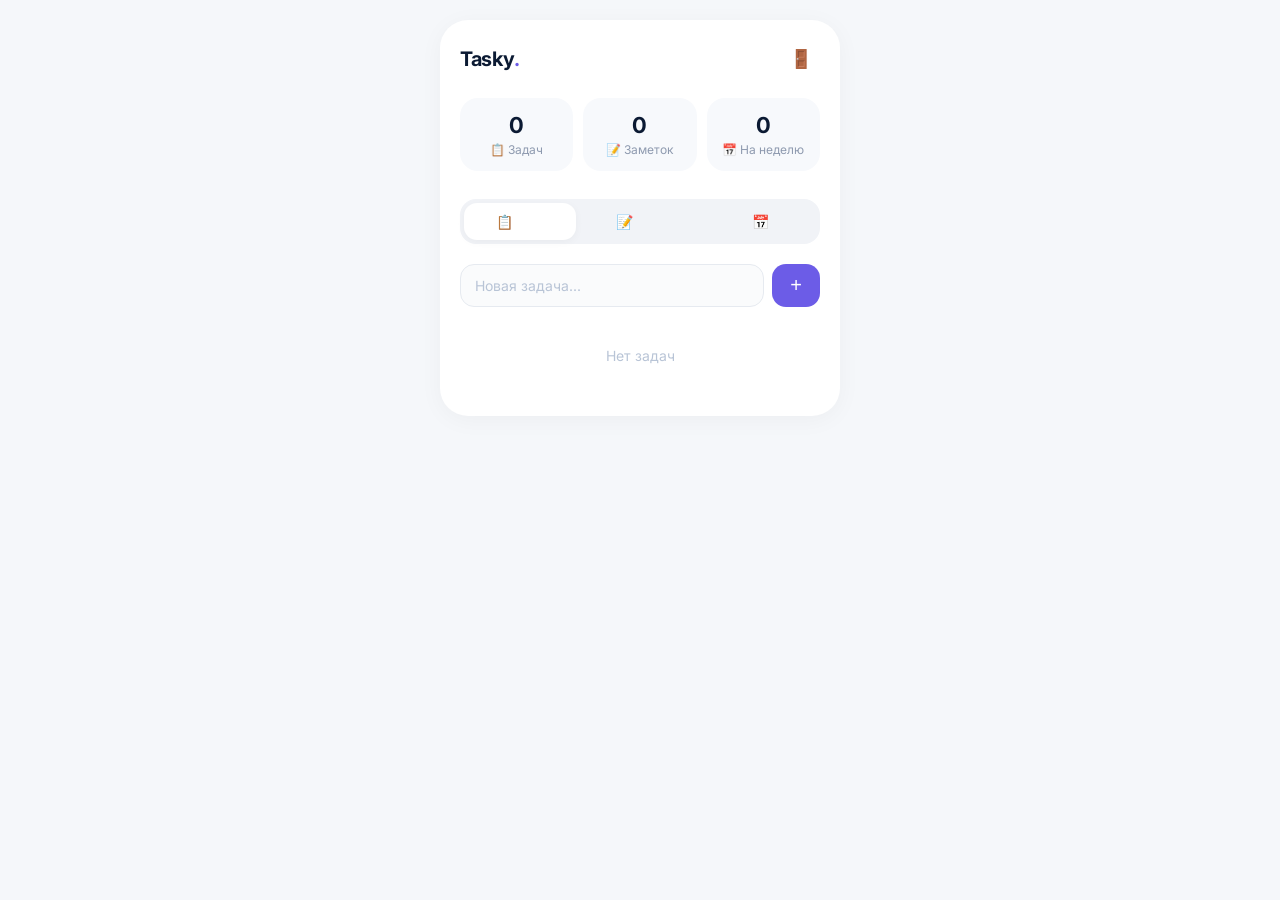
==== commit 0156bf56: "Update index.html" ====
--- a/web_app/index.html
+++ b/web_app/index.html
@@ -6,7 +6,7 @@
     <title>Tasky</title>
     <link href="https://fonts.googleapis.com/css2?family=Inter:opsz,wght@14..32,400;14..32,500;14..32,600;14..32,700&display=swap" rel="stylesheet" />
     <style>
-        /* ===== RESET & BASE ===== */
+        /* ===== RESET ===== */
         * {
             margin: 0;
             padding: 0;
@@ -15,7 +15,7 @@
 
         body {
             font-family: 'Inter', -apple-system, BlinkMacSystemFont, sans-serif;
-            background: #f2f4f8;
+            background: #f5f7fa;
             display: flex;
             justify-content: center;
             align-items: flex-start;
@@ -27,38 +27,81 @@
             max-width: 400px;
             width: 100%;
             background: #ffffff;
-            border-radius: 32px;
+            border-radius: 28px;
             padding: 24px 20px 28px;
-            box-shadow: 0 8px 30px rgba(0, 0, 0, 0.04);
-            transition: opacity 0.3s ease, transform 0.3s ease;
-            animation: appFade 0.4s ease;
-        }
-
-        @keyframes appFade {
-            0% { opacity: 0; transform: scale(0.97); }
+            box-shadow: 0 4px 24px rgba(0, 0, 0, 0.04);
+            animation: fadeIn 0.4s ease;
+        }
+
+        @keyframes fadeIn {
+            0% { opacity: 0; transform: scale(0.96); }
             100% { opacity: 1; transform: scale(1); }
         }
 
-        /* ===== СТАТИСТИКА ===== */
+        /* ===== ВЕРХНЯЯ СТРОКА (без аватарки) ===== */
+        .top-bar {
+            display: flex;
+            justify-content: space-between;
+            align-items: center;
+            margin-bottom: 24px;
+        }
+
+        .top-bar-left {
+            display: flex;
+            align-items: center;
+            gap: 12px;
+        }
+
+        .app-title {
+            font-size: 20px;
+            font-weight: 700;
+            color: #0b1a33;
+            letter-spacing: -0.3px;
+        }
+
+        .app-title span {
+            color: #6c5ce7;
+        }
+
+        .logout-btn {
+            background: none;
+            border: none;
+            font-size: 18px;
+            cursor: pointer;
+            color: #8e9aaf;
+            padding: 4px 8px;
+            border-radius: 12px;
+            transition: all 0.2s ease;
+        }
+
+        .logout-btn:hover {
+            background: #f1f3f7;
+            transform: scale(1.05);
+        }
+
+        .logout-btn:active {
+            transform: scale(0.92);
+        }
+
+        /* ===== СТАТИСТИКА (как на фото) ===== */
         .stats {
             display: flex;
-            justify-content: space-between;
+            gap: 10px;
             margin-bottom: 28px;
-            gap: 8px;
-        }
-
-        .stat-item {
+        }
+
+        .stat-card {
             flex: 1;
+            background: #f7f9fc;
+            border-radius: 18px;
+            padding: 14px 0;
             text-align: center;
-            padding: 12px 0;
-            background: #f7f9fc;
-            border-radius: 16px;
             transition: all 0.25s ease;
         }
 
-        .stat-item:hover {
-            transform: translateY(-2px);
-            box-shadow: 0 4px 12px rgba(108, 92, 231, 0.08);
+        .stat-card:hover {
+            transform: translateY(-3px);
+            box-shadow: 0 4px 16px rgba(108, 92, 231, 0.06);
         }
 
         .stat-number {
@@ -66,22 +109,22 @@
             font-weight: 700;
             color: #0b1a33;
             display: block;
-            transition: all 0.3s ease;
+            line-height: 1.2;
         }
 
         .stat-label {
             font-size: 12px;
             color: #8e9aaf;
-            margin-top: 2px;
             display: block;
+            margin-top: 4px;
         }
 
         /* ===== ВКЛАДКИ ===== */
         .tabs {
             display: flex;
-            gap: 6px;
+            gap: 8px;
             background: #f1f3f7;
-            border-radius: 14px;
+            border-radius: 16px;
             padding: 4px;
             margin-bottom: 20px;
         }
@@ -91,14 +134,13 @@
             padding: 10px 0;
             border: none;
             background: transparent;
-            border-radius: 11px;
+            border-radius: 13px;
             font-size: 14px;
             font-weight: 500;
             color: #8e9aaf;
             cursor: pointer;
             transition: all 0.3s ease;
             font-family: inherit;
-            position: relative;
         }
 
         .tab-btn.active {
@@ -131,14 +173,14 @@
         /* ===== КОНТЕНТ ===== */
         .tab-content {
             display: none;
-            animation: tabFade 0.3s ease;
+            animation: slideUp 0.3s ease;
         }
 
         .tab-content.active {
             display: block;
         }
 
-        @keyframes tabFade {
+        @keyframes slideUp {
             0% { opacity: 0; transform: translateY(6px); }
             100% { opacity: 1; transform: translateY(0); }
         }
@@ -165,7 +207,7 @@
         .add-form input:focus {
             border-color: #6c5ce7;
             background: #fff;
-            box-shadow: 0 0 0 3px rgba(108, 92, 231, 0.08);
+            box-shadow: 0 0 0 3px rgba(108, 92, 231, 0.06);
         }
 
         .add-form input::placeholder {
@@ -184,6 +226,7 @@
             display: flex;
             align-items: center;
             justify-content: center;
+            min-width: 48px;
         }
 
         .add-btn:hover {
@@ -210,11 +253,11 @@
             border-radius: 14px;
             margin-bottom: 8px;
             transition: all 0.25s ease;
-            animation: itemSlide 0.3s ease;
-        }
-
-        @keyframes itemSlide {
-            0% { opacity: 0; transform: translateX(-10px); }
+            animation: itemFade 0.3s ease;
+        }
+
+        @keyframes itemFade {
+            0% { opacity: 0; transform: translateX(-8px); }
             100% { opacity: 1; transform: translateX(0); }
         }
 
@@ -232,11 +275,14 @@
             flex: 1;
             font-size: 14px;
             color: #0b1a33;
+            word-break: break-word;
         }
 
         .item-actions {
             display: flex;
             gap: 4px;
+            flex-shrink: 0;
+            margin-left: 8px;
         }
 
         .item-btn {
@@ -260,7 +306,7 @@
 
         .empty {
             text-align: center;
-            color: #aab4c6;
+            color: #b8c4d6;
             font-size: 14px;
             padding: 24px 0;
         }
@@ -282,11 +328,12 @@
             cursor: pointer;
             color: #0b1a33;
             transition: all 0.2s ease;
+            font-family: inherit;
         }
 
         .calendar-header button:hover {
             background: #f1f3f7;
-            transform: scale(1.02);
+            transform: scale(1.03);
         }
 
         .calendar-header button:active {
@@ -296,6 +343,7 @@
         .calendar-month {
             font-weight: 600;
             font-size: 15px;
+            color: #0b1a33;
         }
 
         .calendar-weekdays {
@@ -398,22 +446,12 @@
             font-size: 14px;
             color: #0b1a33;
             transition: all 0.25s ease;
-            animation: itemSlide 0.3s ease;
+            animation: itemFade 0.3s ease;
         }
 
         .calendar-event:hover {
             background: #f1f3f7;
             transform: translateX(2px);
-        }
-
-        /* ===== АНИМАЦИЯ ДЛЯ ПЕРЕКЛЮЧЕНИЯ ===== */
-        .slide-up {
-            animation: slideUp 0.3s ease;
-        }
-
-        @keyframes slideUp {
-            0% { opacity: 0; transform: translateY(8px); }
-            100% { opacity: 1; transform: translateY(0); }
         }
 
         /* ===== АДАПТИВ ===== */
@@ -428,23 +466,34 @@
                 font-size: 13px;
                 padding: 8px 0;
             }
+            .app-title {
+                font-size: 17px;
+            }
         }
     </style>
 </head>
 <body>
 
-    <div class="app" id="app">
+    <div class="app">
+        <!-- ===== ВЕРХНЯЯ СТРОКА ===== -->
+        <div class="top-bar">
+            <div class="top-bar-left">
+                <div class="app-title">Tasky<span>.</span></div>
+            </div>
+            <button class="logout-btn" id="logoutBtn" title="Выйти">🚪</button>
+        </div>
+
         <!-- ===== СТАТИСТИКА ===== -->
         <div class="stats">
-            <div class="stat-item">
+            <div class="stat-card">
                 <span class="stat-number" id="taskCount">0</span>
                 <span class="stat-label">📋 Задач</span>
             </div>
-            <div class="stat-item">
+            <div class="stat-card">
                 <span class="stat-number" id="noteCount">0</span>
                 <span class="stat-label">📝 Заметок</span>
             </div>
-            <div class="stat-item">
+            <div class="stat-card">
                 <span class="stat-number" id="weekTasks">0</span>
                 <span class="stat-label">📅 На неделю</span>
             </div>
@@ -453,33 +502,33 @@
         <!-- ===== ВКЛАДКИ ===== -->
         <div class="tabs">
             <button class="tab-btn active" data-tab="tasks">
-                📋 Задачи <span class="badge hidden" id="taskBadge">0</span>
+                📋 <span class="badge hidden" id="taskBadge">0</span>
             </button>
             <button class="tab-btn" data-tab="notes">
-                📝 Заметки <span class="badge hidden" id="noteBadge">0</span>
+                📝 <span class="badge hidden" id="noteBadge">0</span>
             </button>
-            <button class="tab-btn" data-tab="calendar">📅 Календарь</button>
+            <button class="tab-btn" data-tab="calendar">📅</button>
         </div>
 
         <!-- ===== ВКЛАДКА: ЗАДАЧИ ===== -->
         <div class="tab-content active" id="tab-tasks">
             <div class="add-form">
-                <input type="text" id="taskInput" placeholder="➕ Новая задача..." />
-                <button id="addTaskBtn" class="add-btn">➕</button>
+                <input type="text" id="taskInput" placeholder="Новая задача..." />
+                <button id="addTaskBtn" class="add-btn">+</button>
             </div>
             <ul class="items-list" id="tasksList">
-                <li class="empty">Нет задач. Добавьте первую!</li>
+                <li class="empty">Нет задач</li>
             </ul>
         </div>
 
         <!-- ===== ВКЛАДКА: ЗАМЕТКИ ===== -->
         <div class="tab-content" id="tab-notes">
             <div class="add-form">
-                <input type="text" id="noteInput" placeholder="✏️ Новая заметка..." />
-                <button id="addNoteBtn" class="add-btn">➕</button>
+                <input type="text" id="noteInput" placeholder="Новая заметка..." />
+                <button id="addNoteBtn" class="add-btn">+</button>
             </div>
             <ul class="items-list" id="notesList">
-                <li class="empty">Нет заметок. Добавьте первую!</li>
+                <li class="empty">Нет заметок</li>
             </ul>
         </div>
 
@@ -556,9 +605,10 @@
         function renderTasks(tasks) {
             const list = document.getElementById('tasksList');
             if (!tasks || tasks.length === 0) {
-                list.innerHTML = '<li class="empty">Нет задач. Добавьте первую!</li>';
+                list.innerHTML = '<li class="empty">Нет задач</li>';
                 document.getElementById('taskCount').textContent = '0';
                 document.getElementById('taskBadge').textContent = '0';
+                document.getElementById('taskBadge').classList.add('hidden');
                 return;
             }
             list.innerHTML = tasks.map((task, i) => `
@@ -580,9 +630,10 @@
         function renderNotes(notes) {
             const list = document.getElementById('notesList');
             if (!notes || notes.length === 0) {
-                list.innerHTML = '<li class="empty">Нет заметок. Добавьте первую!</li>';
+                list.innerHTML = '<li class="empty">Нет заметок</li>';
                 document.getElementById('noteCount').textContent = '0';
                 document.getElementById('noteBadge').textContent = '0';
+                document.getElementById('noteBadge').classList.add('hidden');
                 return;
             }
             list.innerHTML = notes.map((note, i) => `
@@ -773,7 +824,20 @@
         });
 
         // ============================================================
-        // 7. ЗАПУСК
+        // 7. ВЫХОД
+        // ============================================================
+        document.getElementById('logoutBtn').addEventListener('click', () => {
+            if (confirm('Вы уверены, что хотите выйти?')) {
+                localStorage.removeItem('tasky_user_id');
+                localStorage.removeItem('tasky_user_name');
+                userId = 'user_' + Date.now() + '_' + Math.random().toString(36).substr(2, 6);
+                localStorage.setItem('tasky_user_id', userId);
+                refreshData();
+            }
+        });
+
+        // ============================================================
+        // 8. ЗАПУСК
         // ============================================================
         refreshData();
 
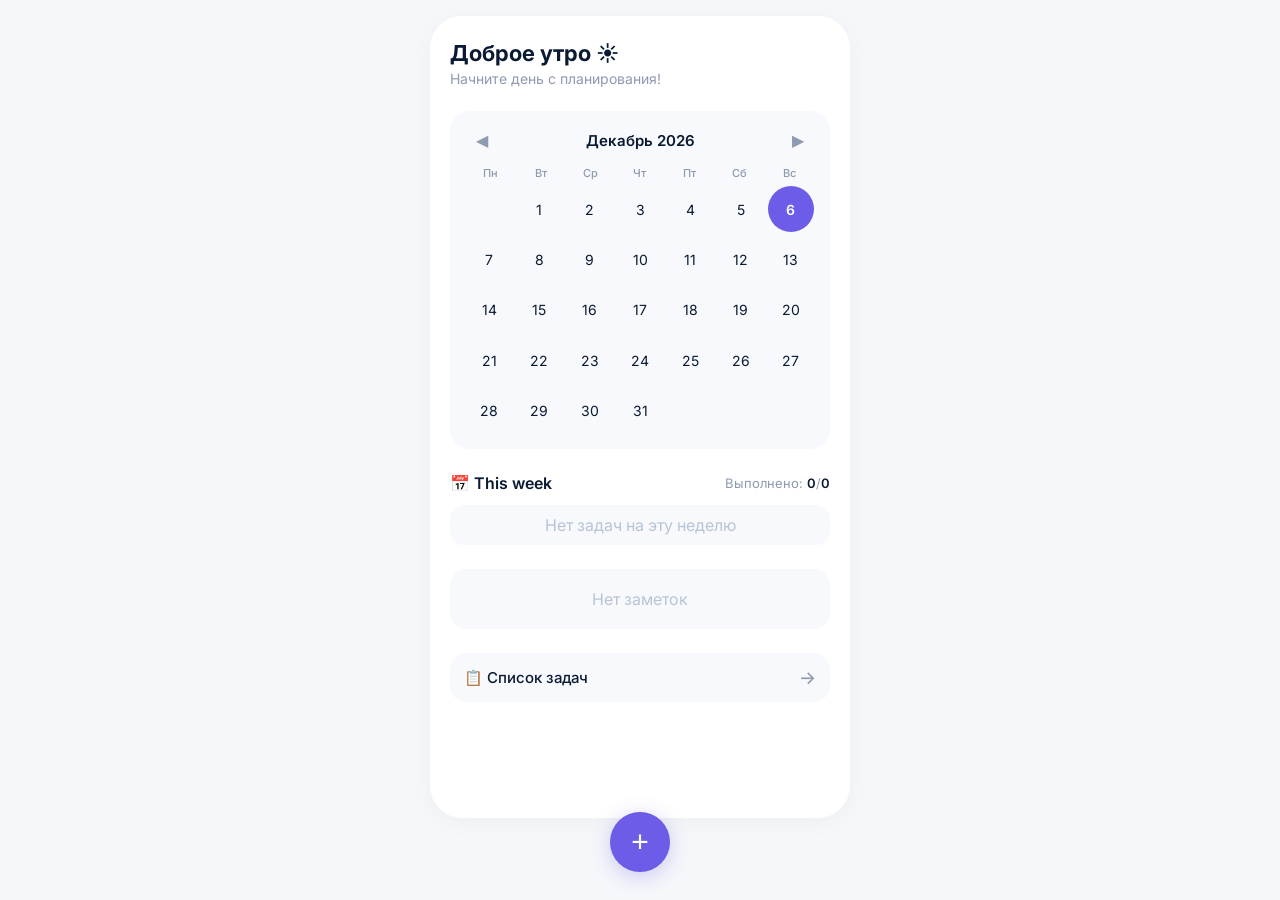
==== commit 3713e622: "Update fmt.Println message from 'Hello' to 'Goodbye'" ====
--- a/web_app/index.html
+++ b/web_app/index.html
@@ -6,7 +6,6 @@
     <title>Tasky</title>
     <link href="https://fonts.googleapis.com/css2?family=Inter:opsz,wght@14..32,400;14..32,500;14..32,600;14..32,700&display=swap" rel="stylesheet" />
     <style>
-        /* ===== RESET ===== */
         * {
             margin: 0;
             padding: 0;
@@ -20,16 +19,17 @@
             justify-content: center;
             align-items: flex-start;
             min-height: 100vh;
-            padding: 20px 16px 40px;
+            padding: 16px;
         }
 
         .app {
-            max-width: 400px;
+            max-width: 420px;
             width: 100%;
             background: #ffffff;
-            border-radius: 28px;
-            padding: 24px 20px 28px;
+            border-radius: 32px;
+            padding: 24px 20px 100px;
             box-shadow: 0 4px 24px rgba(0, 0, 0, 0.04);
+            position: relative;
             animation: fadeIn 0.4s ease;
         }
 
@@ -38,516 +38,559 @@
             100% { opacity: 1; transform: scale(1); }
         }
 
-        /* ===== ВЕРХНЯЯ СТРОКА (без аватарки) ===== */
-        .top-bar {
+        /* ===== ПРИВЕТСТВИЕ ===== */
+        .greeting {
+            font-size: 22px;
+            font-weight: 700;
+            color: #0b1a33;
+            margin-bottom: 4px;
+        }
+
+        .greeting-sub {
+            font-size: 14px;
+            color: #8e9aaf;
+            margin-bottom: 24px;
+        }
+
+        /* ===== КАЛЕНДАРЬ (мини) ===== */
+        .calendar-mini {
+            background: #f7f9fc;
+            border-radius: 20px;
+            padding: 16px;
+            margin-bottom: 24px;
+        }
+
+        .calendar-mini-header {
             display: flex;
             justify-content: space-between;
             align-items: center;
+            margin-bottom: 12px;
+        }
+
+        .calendar-mini-header .month {
+            font-weight: 600;
+            font-size: 15px;
+            color: #0b1a33;
+        }
+
+        .calendar-mini-header button {
+            background: none;
+            border: none;
+            font-size: 16px;
+            cursor: pointer;
+            color: #8e9aaf;
+            padding: 4px 10px;
+            border-radius: 8px;
+            transition: background 0.2s;
+        }
+
+        .calendar-mini-header button:hover {
+            background: #e6eaf0;
+        }
+
+        .calendar-mini-weekdays {
+            display: grid;
+            grid-template-columns: repeat(7, 1fr);
+            text-align: center;
+            font-size: 11px;
+            font-weight: 500;
+            color: #8e9aaf;
+            margin-bottom: 6px;
+        }
+
+        .calendar-mini-days {
+            display: grid;
+            grid-template-columns: repeat(7, 1fr);
+            gap: 4px;
+        }
+
+        .calendar-mini-day {
+            aspect-ratio: 1;
+            display: flex;
+            align-items: center;
+            justify-content: center;
+            border-radius: 50%;
+            font-size: 14px;
+            cursor: pointer;
+            transition: all 0.2s ease;
+            color: #0b1a33;
+            position: relative;
+        }
+
+        .calendar-mini-day:hover {
+            background: #e6eaf0;
+        }
+
+        .calendar-mini-day.today {
+            background: #6c5ce7;
+            color: #fff;
+            font-weight: 600;
+        }
+
+        .calendar-mini-day.has-event {
+            background: #6c5ce7;
+            color: #fff;
+        }
+
+        .calendar-mini-day.empty {
+            cursor: default;
+        }
+
+        .calendar-mini-day.empty:hover {
+            background: transparent;
+        }
+
+        /* ===== THIS WEEK ===== */
+        .week-section {
             margin-bottom: 24px;
         }
 
-        .top-bar-left {
+        .week-header {
+            display: flex;
+            justify-content: space-between;
+            align-items: center;
+            margin-bottom: 12px;
+        }
+
+        .week-title {
+            font-size: 16px;
+            font-weight: 600;
+            color: #0b1a33;
+        }
+
+        .week-stats {
+            font-size: 13px;
+            color: #8e9aaf;
+        }
+
+        .week-stats span {
+            font-weight: 600;
+            color: #0b1a33;
+        }
+
+        .week-list {
+            list-style: none;
+            padding: 0;
+        }
+
+        .week-item {
+            display: flex;
+            align-items: center;
+            gap: 10px;
+            padding: 10px 14px;
+            background: #f7f9fc;
+            border-radius: 14px;
+            margin-bottom: 6px;
+            transition: all 0.2s ease;
+            animation: slideUp 0.3s ease;
+        }
+
+        .week-item.done {
+            opacity: 0.5;
+        }
+
+        .week-item.done .week-item-text {
+            text-decoration: line-through;
+            color: #aab4c6;
+        }
+
+        .week-item-check {
+            width: 20px;
+            height: 20px;
+            border-radius: 50%;
+            border: 2px solid #d0d7e6;
+            cursor: pointer;
+            display: flex;
+            align-items: center;
+            justify-content: center;
+            flex-shrink: 0;
+            transition: all 0.2s ease;
+            font-size: 12px;
+            background: #fff;
+        }
+
+        .week-item-check.done {
+            background: #6c5ce7;
+            border-color: #6c5ce7;
+            color: #fff;
+        }
+
+        .week-item-text {
+            flex: 1;
+            font-size: 14px;
+            color: #0b1a33;
+        }
+
+        .week-item-delete {
+            background: none;
+            border: none;
+            color: #b8c4d6;
+            cursor: pointer;
+            font-size: 16px;
+            transition: color 0.2s;
+        }
+
+        .week-item-delete:hover {
+            color: #e74c3c;
+        }
+
+        /* ===== ЗАМЕТКИ (карточки) ===== */
+        .notes-grid {
+            display: grid;
+            grid-template-columns: 1fr 1fr;
+            gap: 10px;
+            margin-bottom: 24px;
+        }
+
+        .note-card {
+            background: #f7f9fc;
+            border-radius: 16px;
+            padding: 14px;
+            transition: all 0.2s ease;
+            animation: slideUp 0.3s ease;
+            min-height: 80px;
+            display: flex;
+            flex-direction: column;
+            justify-content: space-between;
+        }
+
+        .note-card:hover {
+            background: #f1f3f7;
+            transform: translateY(-2px);
+        }
+
+        .note-card-text {
+            font-size: 13px;
+            color: #0b1a33;
+            word-break: break-word;
+            margin-bottom: 8px;
+        }
+
+        .note-card-footer {
+            display: flex;
+            justify-content: space-between;
+            align-items: center;
+        }
+
+        .note-card-date {
+            font-size: 10px;
+            color: #8e9aaf;
+        }
+
+        .note-card-delete {
+            background: none;
+            border: none;
+            color: #b8c4d6;
+            cursor: pointer;
+            font-size: 14px;
+            transition: color 0.2s;
+        }
+
+        .note-card-delete:hover {
+            color: #e74c3c;
+        }
+
+        /* ===== СПИСОК ЗАДАЧ (кнопка-раздел) ===== */
+        .tasks-section-btn {
+            width: 100%;
+            padding: 14px;
+            background: #f7f9fc;
+            border: none;
+            border-radius: 16px;
+            font-size: 15px;
+            font-weight: 500;
+            color: #0b1a33;
+            cursor: pointer;
+            transition: all 0.2s ease;
+            font-family: inherit;
+            display: flex;
+            justify-content: space-between;
+            align-items: center;
+            margin-bottom: 16px;
+        }
+
+        .tasks-section-btn:hover {
+            background: #f1f3f7;
+            transform: translateY(-2px);
+        }
+
+        .tasks-section-btn .arrow {
+            color: #8e9aaf;
+            font-size: 18px;
+        }
+
+        /* ===== ВСПЛЫВАЮЩЕЕ ОКНО ===== */
+        .modal-overlay {
+            display: none;
+            position: fixed;
+            top: 0;
+            left: 0;
+            right: 0;
+            bottom: 0;
+            background: rgba(0, 0, 0, 0.3);
+            backdrop-filter: blur(4px);
+            z-index: 999;
+            align-items: flex-end;
+            justify-content: center;
+            animation: fadeIn 0.3s ease;
+        }
+
+        .modal-overlay.active {
+            display: flex;
+        }
+
+        .modal {
+            background: #ffffff;
+            border-radius: 28px 28px 0 0;
+            padding: 24px 20px 32px;
+            width: 100%;
+            max-width: 420px;
+            animation: slideUpModal 0.3s ease;
+        }
+
+        @keyframes slideUpModal {
+            0% { transform: translateY(40px); opacity: 0; }
+            100% { transform: translateY(0); opacity: 1; }
+        }
+
+        .modal-title {
+            font-size: 18px;
+            font-weight: 600;
+            color: #0b1a33;
+            text-align: center;
+            margin-bottom: 20px;
+        }
+
+        .modal-options {
+            display: flex;
+            flex-direction: column;
+            gap: 10px;
+        }
+
+        .modal-option {
+            padding: 14px 18px;
+            background: #f7f9fc;
+            border: none;
+            border-radius: 16px;
+            font-size: 15px;
+            font-weight: 500;
+            color: #0b1a33;
+            cursor: pointer;
+            transition: all 0.2s ease;
+            font-family: inherit;
+            text-align: left;
             display: flex;
             align-items: center;
             gap: 12px;
         }
 
-        .app-title {
-            font-size: 20px;
-            font-weight: 700;
-            color: #0b1a33;
-            letter-spacing: -0.3px;
-        }
-
-        .app-title span {
-            color: #6c5ce7;
-        }
-
-        .logout-btn {
+        .modal-option:hover {
+            background: #f1f3f7;
+            transform: translateX(4px);
+        }
+
+        .modal-option .icon {
+            font-size: 22px;
+        }
+
+        .modal-close {
+            margin-top: 16px;
+            padding: 14px;
             background: none;
             border: none;
-            font-size: 18px;
-            cursor: pointer;
-            color: #8e9aaf;
-            padding: 4px 8px;
-            border-radius: 12px;
-            transition: all 0.2s ease;
-        }
-
-        .logout-btn:hover {
-            background: #f1f3f7;
-            transform: scale(1.05);
-        }
-
-        .logout-btn:active {
-            transform: scale(0.92);
-        }
-
-        /* ===== СТАТИСТИКА (как на фото) ===== */
-        .stats {
-            display: flex;
-            gap: 10px;
-            margin-bottom: 28px;
-        }
-
-        .stat-card {
-            flex: 1;
-            background: #f7f9fc;
-            border-radius: 18px;
-            padding: 14px 0;
-            text-align: center;
-            transition: all 0.25s ease;
-        }
-
-        .stat-card:hover {
-            transform: translateY(-3px);
-            box-shadow: 0 4px 16px rgba(108, 92, 231, 0.06);
-        }
-
-        .stat-number {
-            font-size: 22px;
-            font-weight: 700;
-            color: #0b1a33;
-            display: block;
-            line-height: 1.2;
-        }
-
-        .stat-label {
-            font-size: 12px;
-            color: #8e9aaf;
-            display: block;
-            margin-top: 4px;
-        }
-
-        /* ===== ВКЛАДКИ ===== */
-        .tabs {
-            display: flex;
-            gap: 8px;
-            background: #f1f3f7;
-            border-radius: 16px;
-            padding: 4px;
-            margin-bottom: 20px;
-        }
-
-        .tab-btn {
-            flex: 1;
-            padding: 10px 0;
-            border: none;
-            background: transparent;
-            border-radius: 13px;
             font-size: 14px;
-            font-weight: 500;
             color: #8e9aaf;
             cursor: pointer;
-            transition: all 0.3s ease;
             font-family: inherit;
-        }
-
-        .tab-btn.active {
-            background: #ffffff;
-            color: #0b1a33;
-            box-shadow: 0 2px 8px rgba(0, 0, 0, 0.04);
-        }
-
-        .tab-btn:active {
-            transform: scale(0.96);
-        }
-
-        .tab-btn .badge {
-            display: inline-block;
+            width: 100%;
+            text-align: center;
+        }
+
+        .modal-close:hover {
+            color: #0b1a33;
+        }
+
+        /* ===== ПЛАВАЮЩАЯ КНОПКА ===== */
+        .fab {
+            position: fixed;
+            bottom: 28px;
+            left: 50%;
+            transform: translateX(-50%);
+            width: 60px;
+            height: 60px;
+            border-radius: 50%;
             background: #6c5ce7;
             color: #fff;
-            font-size: 10px;
-            font-weight: 600;
-            padding: 1px 8px;
-            border-radius: 12px;
-            margin-left: 4px;
+            border: none;
+            font-size: 30px;
+            cursor: pointer;
+            box-shadow: 0 4px 20px rgba(108, 92, 231, 0.3);
             transition: all 0.3s ease;
-        }
-
-        .tab-btn .badge.hidden {
-            opacity: 0;
-            transform: scale(0.8);
-        }
-
-        /* ===== КОНТЕНТ ===== */
-        .tab-content {
-            display: none;
-            animation: slideUp 0.3s ease;
-        }
-
-        .tab-content.active {
-            display: block;
-        }
-
-        @keyframes slideUp {
-            0% { opacity: 0; transform: translateY(6px); }
-            100% { opacity: 1; transform: translateY(0); }
-        }
-
-        /* ===== ФОРМА ДОБАВЛЕНИЯ ===== */
-        .add-form {
-            display: flex;
-            gap: 8px;
-            margin-bottom: 16px;
-        }
-
-        .add-form input {
-            flex: 1;
-            padding: 12px 14px;
+            z-index: 100;
+            display: flex;
+            align-items: center;
+            justify-content: center;
+        }
+
+        .fab:hover {
+            transform: translateX(-50%) scale(1.05);
+            box-shadow: 0 6px 28px rgba(108, 92, 231, 0.4);
+        }
+
+        .fab:active {
+            transform: translateX(-50%) scale(0.92);
+        }
+
+        /* ===== ВСПЛЫВАЮЩЕЕ ПОЛЕ ВВОДА ===== */
+        .input-modal .modal {
+            padding-bottom: 40px;
+        }
+
+        .input-modal input {
+            width: 100%;
+            padding: 14px 16px;
             border: 1px solid #e6eaf0;
             border-radius: 14px;
-            font-size: 14px;
+            font-size: 15px;
             font-family: inherit;
             outline: none;
             background: #fafbfc;
             transition: all 0.25s ease;
-        }
-
-        .add-form input:focus {
+            margin-bottom: 16px;
+        }
+
+        .input-modal input:focus {
             border-color: #6c5ce7;
             background: #fff;
             box-shadow: 0 0 0 3px rgba(108, 92, 231, 0.06);
         }
 
-        .add-form input::placeholder {
-            color: #b8c4d6;
-        }
-
-        .add-btn {
-            padding: 10px 16px;
+        .input-modal .modal-actions {
+            display: flex;
+            gap: 10px;
+        }
+
+        .input-modal .modal-actions button {
+            flex: 1;
+            padding: 12px;
+            border: none;
+            border-radius: 14px;
+            font-size: 15px;
+            font-weight: 500;
+            cursor: pointer;
+            font-family: inherit;
+            transition: all 0.2s ease;
+        }
+
+        .input-modal .modal-actions .btn-confirm {
             background: #6c5ce7;
             color: #fff;
-            border: none;
-            border-radius: 14px;
-            font-size: 20px;
-            cursor: pointer;
-            transition: all 0.25s ease;
-            display: flex;
-            align-items: center;
-            justify-content: center;
-            min-width: 48px;
-        }
-
-        .add-btn:hover {
+        }
+
+        .input-modal .modal-actions .btn-confirm:hover {
             background: #5a4bd1;
-            transform: scale(1.02);
-        }
-
-        .add-btn:active {
-            transform: scale(0.94);
-        }
-
-        /* ===== СПИСОК ===== */
-        .items-list {
-            list-style: none;
-            padding: 0;
-        }
-
-        .item {
-            display: flex;
-            align-items: center;
-            justify-content: space-between;
-            padding: 12px 14px;
-            background: #f7f9fc;
-            border-radius: 14px;
-            margin-bottom: 8px;
-            transition: all 0.25s ease;
-            animation: itemFade 0.3s ease;
-        }
-
-        @keyframes itemFade {
-            0% { opacity: 0; transform: translateX(-8px); }
-            100% { opacity: 1; transform: translateX(0); }
-        }
-
-        .item:hover {
+        }
+
+        .input-modal .modal-actions .btn-cancel {
             background: #f1f3f7;
-            transform: translateX(2px);
-        }
-
-        .item.done .item-text {
-            text-decoration: line-through;
-            color: #aab4c6;
-        }
-
-        .item-text {
-            flex: 1;
-            font-size: 14px;
-            color: #0b1a33;
-            word-break: break-word;
-        }
-
-        .item-actions {
-            display: flex;
-            gap: 4px;
-            flex-shrink: 0;
-            margin-left: 8px;
-        }
-
-        .item-btn {
-            background: none;
-            border: none;
-            font-size: 18px;
-            cursor: pointer;
-            padding: 4px 6px;
-            border-radius: 8px;
-            transition: all 0.2s ease;
-        }
-
-        .item-btn:hover {
-            background: rgba(0, 0, 0, 0.04);
-            transform: scale(1.1);
-        }
-
-        .item-btn:active {
-            transform: scale(0.85);
-        }
-
-        .empty {
-            text-align: center;
-            color: #b8c4d6;
-            font-size: 14px;
-            padding: 24px 0;
-        }
-
-        /* ===== КАЛЕНДАРЬ ===== */
-        .calendar-header {
-            display: flex;
-            justify-content: space-between;
-            align-items: center;
-            margin-bottom: 16px;
-        }
-
-        .calendar-header button {
-            background: none;
-            border: 1px solid #e6eaf0;
-            border-radius: 10px;
-            padding: 6px 14px;
-            font-size: 16px;
-            cursor: pointer;
-            color: #0b1a33;
-            transition: all 0.2s ease;
-            font-family: inherit;
-        }
-
-        .calendar-header button:hover {
-            background: #f1f3f7;
-            transform: scale(1.03);
-        }
-
-        .calendar-header button:active {
-            transform: scale(0.92);
-        }
-
-        .calendar-month {
-            font-weight: 600;
-            font-size: 15px;
-            color: #0b1a33;
-        }
-
-        .calendar-weekdays {
-            display: grid;
-            grid-template-columns: repeat(7, 1fr);
-            text-align: center;
-            font-size: 12px;
-            font-weight: 500;
             color: #8e9aaf;
-            margin-bottom: 8px;
-        }
-
-        .calendar-days {
-            display: grid;
-            grid-template-columns: repeat(7, 1fr);
-            gap: 4px;
-        }
-
-        .calendar-day {
-            aspect-ratio: 1;
-            display: flex;
-            align-items: center;
-            justify-content: center;
-            border-radius: 12px;
-            font-size: 14px;
-            cursor: pointer;
-            transition: all 0.25s ease;
-            background: transparent;
-            color: #0b1a33;
-            position: relative;
-        }
-
-        .calendar-day:hover {
-            background: #f1f3f7;
-            transform: scale(1.05);
-        }
-
-        .calendar-day:active {
-            transform: scale(0.92);
-        }
-
-        .calendar-day.today {
-            background: #6c5ce7;
-            color: #fff;
-            font-weight: 600;
-        }
-
-        .calendar-day.today:hover {
-            background: #5a4bd1;
-        }
-
-        .calendar-day.selected {
-            border: 2px solid #6c5ce7;
-        }
-
-        .calendar-day.has-event::after {
-            content: '';
-            position: absolute;
-            bottom: 4px;
-            width: 5px;
-            height: 5px;
-            background: #6c5ce7;
-            border-radius: 50%;
-        }
-
-        .calendar-day.empty {
-            cursor: default;
-            background: transparent !important;
-            transform: none !important;
-        }
-
-        .calendar-day.empty:hover {
-            transform: none !important;
-        }
-
-        /* ===== СОБЫТИЯ В КАЛЕНДАРЕ ===== */
-        .calendar-events {
-            margin-top: 18px;
-            padding-top: 16px;
-            border-top: 1px solid #e6eaf0;
-        }
-
-        .calendar-events-title {
-            font-size: 13px;
-            font-weight: 500;
-            color: #8e9aaf;
-            margin-bottom: 10px;
-        }
-
-        .calendar-events-list {
-            list-style: none;
-            padding: 0;
-        }
-
-        .calendar-event {
-            padding: 8px 14px;
-            background: #f7f9fc;
-            border-radius: 10px;
-            margin-bottom: 6px;
-            font-size: 14px;
-            color: #0b1a33;
-            transition: all 0.25s ease;
-            animation: itemFade 0.3s ease;
-        }
-
-        .calendar-event:hover {
-            background: #f1f3f7;
-            transform: translateX(2px);
+        }
+
+        .input-modal .modal-actions .btn-cancel:hover {
+            background: #e6eaf0;
         }
 
         /* ===== АДАПТИВ ===== */
         @media (max-width: 420px) {
             .app {
-                padding: 18px 14px 22px;
-            }
-            .stat-number {
-                font-size: 18px;
-            }
-            .tab-btn {
-                font-size: 13px;
-                padding: 8px 0;
-            }
-            .app-title {
-                font-size: 17px;
+                padding: 18px 14px 100px;
+            }
+            .greeting {
+                font-size: 19px;
+            }
+            .notes-grid {
+                gap: 8px;
+            }
+            .note-card {
+                padding: 12px;
+                min-height: 70px;
             }
         }
     </style>
 </head>
 <body>
 
-    <div class="app">
-        <!-- ===== ВЕРХНЯЯ СТРОКА ===== -->
-        <div class="top-bar">
-            <div class="top-bar-left">
-                <div class="app-title">Tasky<span>.</span></div>
+    <div class="app" id="app">
+        <!-- ===== ПРИВЕТСТВИЕ ===== -->
+        <div class="greeting" id="greeting">Доброе утро 👋</div>
+        <div class="greeting-sub" id="greetingSub">Вот что у вас сегодня</div>
+
+        <!-- ===== КАЛЕНДАРЬ (мини) ===== -->
+        <div class="calendar-mini">
+            <div class="calendar-mini-header">
+                <button id="calMiniPrev">◀</button>
+                <span class="month" id="calMiniMonth">Январь 2026</span>
+                <button id="calMiniNext">▶</button>
             </div>
-            <button class="logout-btn" id="logoutBtn" title="Выйти">🚪</button>
+            <div class="calendar-mini-weekdays">
+                <div>Пн</div><div>Вт</div><div>Ср</div><div>Чт</div><div>Пт</div><div>Сб</div><div>Вс</div>
+            </div>
+            <div class="calendar-mini-days" id="calMiniDays"></div>
         </div>
 
-        <!-- ===== СТАТИСТИКА ===== -->
-        <div class="stats">
-            <div class="stat-card">
-                <span class="stat-number" id="taskCount">0</span>
-                <span class="stat-label">📋 Задач</span>
+        <!-- ===== THIS WEEK ===== -->
+        <div class="week-section">
+            <div class="week-header">
+                <span class="week-title">📅 This week</span>
+                <span class="week-stats">Выполнено: <span id="weekDoneCount">0</span>/<span id="weekTotalCount">0</span></span>
             </div>
-            <div class="stat-card">
-                <span class="stat-number" id="noteCount">0</span>
-                <span class="stat-label">📝 Заметок</span>
-            </div>
-            <div class="stat-card">
-                <span class="stat-number" id="weekTasks">0</span>
-                <span class="stat-label">📅 На неделю</span>
-            </div>
-        </div>
-
-        <!-- ===== ВКЛАДКИ ===== -->
-        <div class="tabs">
-            <button class="tab-btn active" data-tab="tasks">
-                📋 <span class="badge hidden" id="taskBadge">0</span>
-            </button>
-            <button class="tab-btn" data-tab="notes">
-                📝 <span class="badge hidden" id="noteBadge">0</span>
-            </button>
-            <button class="tab-btn" data-tab="calendar">📅</button>
-        </div>
-
-        <!-- ===== ВКЛАДКА: ЗАДАЧИ ===== -->
-        <div class="tab-content active" id="tab-tasks">
-            <div class="add-form">
-                <input type="text" id="taskInput" placeholder="Новая задача..." />
-                <button id="addTaskBtn" class="add-btn">+</button>
-            </div>
-            <ul class="items-list" id="tasksList">
-                <li class="empty">Нет задач</li>
+            <ul class="week-list" id="weekList">
+                <li class="week-item empty" style="justify-content:center; color:#b8c4d6;">Нет задач на эту неделю</li>
             </ul>
         </div>
 
-        <!-- ===== ВКЛАДКА: ЗАМЕТКИ ===== -->
-        <div class="tab-content" id="tab-notes">
-            <div class="add-form">
-                <input type="text" id="noteInput" placeholder="Новая заметка..." />
-                <button id="addNoteBtn" class="add-btn">+</button>
+        <!-- ===== ЗАМЕТКИ ===== -->
+        <div class="notes-grid" id="notesGrid">
+            <!-- Заметки рендерятся здесь -->
+        </div>
+
+        <!-- ===== КНОПКА "СПИСОК ЗАДАЧ" ===== -->
+        <button class="tasks-section-btn" id="tasksSectionBtn">
+            📋 Список задач
+            <span class="arrow">→</span>
+        </button>
+    </div>
+
+    <!-- ===== ПЛАВАЮЩАЯ КНОПКА ===== -->
+    <button class="fab" id="fab">+</button>
+
+    <!-- ===== ВСПЛЫВАЮЩЕЕ МЕНЮ ===== -->
+    <div class="modal-overlay" id="modalOverlay">
+        <div class="modal">
+            <div class="modal-title">➕ Что хотите добавить?</div>
+            <div class="modal-options">
+                <button class="modal-option" data-type="task">
+                    <span class="icon">📋</span> Задача
+                </button>
+                <button class="modal-option" data-type="event">
+                    <span class="icon">📅</span> Событие в календарь
+                </button>
+                <button class="modal-option" data-type="note">
+                    <span class="icon">📝</span> Заметка
+                </button>
             </div>
-            <ul class="items-list" id="notesList">
-                <li class="empty">Нет заметок</li>
-            </ul>
+            <button class="modal-close" id="modalClose">Закрыть</button>
         </div>
-
-        <!-- ===== ВКЛАДКА: КАЛЕНДАРЬ ===== -->
-        <div class="tab-content" id="tab-calendar">
-            <div class="calendar-header">
-                <button id="calendarPrev">◀</button>
-                <span class="calendar-month" id="calendarMonth">Январь 2026</span>
-                <button id="calendarNext">▶</button>
-            </div>
-            <div class="calendar-weekdays">
-                <div>Пн</div><div>Вт</div><div>Ср</div><div>Чт</div><div>Пт</div><div>Сб</div><div>Вс</div>
-            </div>
-            <div class="calendar-days" id="calendarDays"></div>
-            <div class="calendar-events" id="calendarEvents">
-                <div class="calendar-events-title">📌 События на этот день</div>
-                <ul class="calendar-events-list" id="calendarEventsList">
-                    <li class="empty">Нет событий</li>
-                </ul>
+    </div>
+
+    <!-- ===== ВСПЛЫВАЮЩЕЕ ПОЛЕ ДЛЯ ВВОДА ===== -->
+    <div class="modal-overlay input-modal" id="inputModal">
+        <div class="modal">
+            <div class="modal-title" id="inputModalTitle">Добавить задачу</div>
+            <input type="text" id="inputModalField" placeholder="Введите текст..." />
+            <div class="modal-actions">
+                <button class="btn-cancel" id="inputModalCancel">Отмена</button>
+                <button class="btn-confirm" id="inputModalConfirm">Добавить</button>
             </div>
         </div>
     </div>
@@ -565,6 +608,8 @@
         }
 
         let currentData = { tasks: [], notes: [] };
+        let currentModalType = 'task';
+        let selectedDate = new Date();
 
         // ============================================================
         // 2. API
@@ -594,7 +639,33 @@
         }
 
         // ============================================================
-        // 3. РЕНДЕРИНГ
+        // 3. ПРИВЕТСТВИЕ
+        // ============================================================
+        function setGreeting() {
+            const hour = new Date().getHours();
+            let greeting = '';
+            let sub = '';
+
+            if (hour < 6) {
+                greeting = 'Доброй ночи 🌙';
+                sub = 'Уже поздно, но вы всё ещё здесь';
+            } else if (hour < 12) {
+                greeting = 'Доброе утро ☀️';
+                sub = 'Начните день с планирования!';
+            } else if (hour < 18) {
+                greeting = 'Добрый день 🌤️';
+                sub = 'Продолжайте двигаться к целям';
+            } else {
+                greeting = 'Добрый вечер 🌆';
+                sub = 'Время подвести итоги дня';
+            }
+
+            document.getElementById('greeting').textContent = greeting;
+            document.getElementById('greetingSub').textContent = sub;
+        }
+
+        // ============================================================
+        // 4. РЕНДЕРИНГ
         // ============================================================
         function escapeHtml(text) {
             const div = document.createElement('div');
@@ -602,56 +673,45 @@
             return div.innerHTML;
         }
 
-        function renderTasks(tasks) {
-            const list = document.getElementById('tasksList');
-            if (!tasks || tasks.length === 0) {
-                list.innerHTML = '<li class="empty">Нет задач</li>';
-                document.getElementById('taskCount').textContent = '0';
-                document.getElementById('taskBadge').textContent = '0';
-                document.getElementById('taskBadge').classList.add('hidden');
-                return;
-            }
-            list.innerHTML = tasks.map((task, i) => `
-                <li class="item ${task.done ? 'done' : ''}" data-index="${i}">
-                    <span class="item-text">${escapeHtml(task.text)}</span>
-                    <div class="item-actions">
-                        ${!task.done ? `<button class="item-btn done-btn" data-index="${i}">✅</button>` : ''}
-                        <button class="item-btn delete-btn" data-index="${i}">🗑️</button>
-                    </div>
-                </li>
-            `).join('');
-            const count = tasks.length;
-            document.getElementById('taskCount').textContent = count;
-            document.getElementById('taskBadge').textContent = count;
-            document.getElementById('taskBadge').classList.remove('hidden');
-            updateWeekTasks();
-        }
-
-        function renderNotes(notes) {
-            const list = document.getElementById('notesList');
-            if (!notes || notes.length === 0) {
-                list.innerHTML = '<li class="empty">Нет заметок</li>';
-                document.getElementById('noteCount').textContent = '0';
-                document.getElementById('noteBadge').textContent = '0';
-                document.getElementById('noteBadge').classList.add('hidden');
-                return;
-            }
-            list.innerHTML = notes.map((note, i) => `
-                <li class="item" data-index="${i}">
-                    <span class="item-text">${escapeHtml(note.text)}</span>
-                    <div class="item-actions">
-                        ${note.date ? `<span style="font-size:11px;color:#8e9aaf;margin-right:6px;">📅 ${escapeHtml(note.date)}</span>` : ''}
-                        <button class="item-btn delete-btn" data-index="${i}">🗑️</button>
-                    </div>
-                </li>
-            `).join('');
-            const count = notes.length;
-            document.getElementById('noteCount').textContent = count;
-            document.getElementById('noteBadge').textContent = count;
-            document.getElementById('noteBadge').classList.remove('hidden');
-        }
-
-        function updateWeekTasks() {
+        function formatDate(date) {
+            const d = String(date.getDate()).padStart(2, '0');
+            const m = String(date.getMonth() + 1).padStart(2, '0');
+            const y = date.getFullYear();
+            return `${d}.${m}.${y}`;
+        }
+
+        function renderCalendarMini() {
+            const monthNames = ['Январь', 'Февраль', 'Март', 'Апрель', 'Май', 'Июнь', 'Июль', 'Август', 'Сентябрь', 'Октябрь', 'Ноябрь', 'Декабрь'];
+            const year = selectedDate.getFullYear();
+            const month = selectedDate.getMonth();
+            document.getElementById('calMiniMonth').textContent = `${monthNames[month]} ${year}`;
+
+            const firstDay = new Date(year, month, 1);
+            const startDay = firstDay.getDay() === 0 ? 6 : firstDay.getDay() - 1;
+            const daysInMonth = new Date(year, month + 1, 0).getDate();
+            const today = new Date();
+
+            const tasks = currentData.tasks || [];
+
+            let html = '';
+            for (let i = 0; i < startDay; i++) html += '<div class="calendar-mini-day empty"></div>';
+            for (let day = 1; day <= daysInMonth; day++) {
+                const dateObj = new Date(year, month, day);
+                const isToday = today.toDateString() === dateObj.toDateString();
+                const dateStr = formatDate(dateObj);
+                const hasEvent = tasks.some(t => t.text.includes(dateStr) && !t.done);
+
+                let classes = 'calendar-mini-day';
+                if (isToday) classes += ' today';
+                if (hasEvent) classes += ' has-event';
+
+                html += `<div class="${classes}">${day}</div>`;
+            }
+            document.getElementById('calMiniDays').innerHTML = html;
+        }
+
+        function renderWeekTasks() {
+            const list = document.getElementById('weekList');
             const tasks = currentData.tasks || [];
             const now = new Date();
             const startOfWeek = new Date(now);
@@ -662,7 +722,6 @@
             endOfWeek.setHours(23, 59, 59, 999);
 
             const weekTasks = tasks.filter(t => {
-                if (t.done) return false;
                 const match = t.text.match(/(\d{2}\.\d{2}\.\d{4})/);
                 if (match) {
                     const parts = match[1].split('.');
@@ -671,169 +730,239 @@
                 }
                 return false;
             });
-            document.getElementById('weekTasks').textContent = weekTasks.length;
+
+            const done = weekTasks.filter(t => t.done).length;
+            document.getElementById('weekDoneCount').textContent = done;
+            document.getElementById('weekTotalCount').textContent = weekTasks.length;
+
+            if (weekTasks.length === 0) {
+                list.innerHTML = '<li class="week-item empty" style="justify-content:center; color:#b8c4d6;">Нет задач на эту неделю</li>';
+                return;
+            }
+
+            list.innerHTML = weekTasks.map((task, i) => `
+                <li class="week-item ${task.done ? 'done' : ''}" data-index="${i}">
+                    <div class="week-item-check ${task.done ? 'done' : ''}" data-index="${i}">
+                        ${task.done ? '✓' : ''}
+                    </div>
+                    <span class="week-item-text">${escapeHtml(task.text)}</span>
+                    <button class="week-item-delete" data-index="${i}">🗑️</button>
+                </li>
+            `).join('');
+
+            // Обработчики для чекбоксов и удаления
+            list.querySelectorAll('.week-item-check').forEach(el => {
+                el.addEventListener('click', async function() {
+                    const idx = parseInt(this.dataset.index);
+                    const tasks = currentData.tasks || [];
+                    const weekTasks = tasks.filter(t => {
+                        const match = t.text.match(/(\d{2}\.\d{2}\.\d{4})/);
+                        if (match) {
+                            const parts = match[1].split('.');
+                            const date = new Date(parts[2], parts[1] - 1, parts[0]);
+                            return date >= startOfWeek && date <= endOfWeek;
+                        }
+                        return false;
+                    });
+                    if (weekTasks[idx]) {
+                        const taskText = weekTasks[idx].text;
+                        const allTasks = tasks.map(t => {
+                            if (t.text === taskText) {
+                                return { ...t, done: !t.done };
+                            }
+                            return t;
+                        });
+                        await saveUserData({ ...currentData, tasks: allTasks });
+                        await refreshData();
+                    }
+                });
+            });
+
+            list.querySelectorAll('.week-item-delete').forEach(el => {
+                el.addEventListener('click', async function() {
+                    const idx = parseInt(this.dataset.index);
+                    const tasks = currentData.tasks || [];
+                    const weekTasks = tasks.filter(t => {
+                        const match = t.text.match(/(\d{2}\.\d{2}\.\d{4})/);
+                        if (match) {
+                            const parts = match[1].split('.');
+                            const date = new Date(parts[2], parts[1] - 1, parts[0]);
+                            return date >= startOfWeek && date <= endOfWeek;
+                        }
+                        return false;
+                    });
+                    if (weekTasks[idx]) {
+                        const taskText = weekTasks[idx].text;
+                        const allTasks = tasks.filter(t => t.text !== taskText);
+                        await saveUserData({ ...currentData, tasks: allTasks });
+                        await refreshData();
+                    }
+                });
+            });
+        }
+
+        function renderNotes() {
+            const grid = document.getElementById('notesGrid');
+            const notes = currentData.notes || [];
+
+            if (notes.length === 0) {
+                grid.innerHTML = `
+                    <div class="note-card" style="grid-column: span 2; text-align:center; color:#b8c4d6; justify-content:center; min-height:60px;">
+                        Нет заметок
+                    </div>
+                `;
+                return;
+            }
+
+            grid.innerHTML = notes.map((note, i) => `
+                <div class="note-card" data-index="${i}">
+                    <div class="note-card-text">${escapeHtml(note.text)}</div>
+                    <div class="note-card-footer">
+                        <span class="note-card-date">${note.date || ''}</span>
+                        <button class="note-card-delete" data-index="${i}">🗑️</button>
+                    </div>
+                </div>
+            `).join('');
+
+            grid.querySelectorAll('.note-card-delete').forEach(el => {
+                el.addEventListener('click', async function() {
+                    const idx = parseInt(this.dataset.index);
+                    const notes = currentData.notes || [];
+                    notes.splice(idx, 1);
+                    await saveUserData({ ...currentData, notes });
+                    await refreshData();
+                });
+            });
         }
 
         async function refreshData() {
             const data = await fetchUserData();
             currentData = data;
-            renderTasks(data.tasks || []);
-            renderNotes(data.notes || []);
-            renderCalendar();
-        }
-
-        // ============================================================
-        // 4. ДОБАВЛЕНИЕ / УДАЛЕНИЕ
-        // ============================================================
-        document.getElementById('addTaskBtn').addEventListener('click', async () => {
-            const input = document.getElementById('taskInput');
-            const text = input.value.trim();
+            setGreeting();
+            renderCalendarMini();
+            renderWeekTasks();
+            renderNotes();
+        }
+
+        // ============================================================
+        // 5. НАВИГАЦИЯ ПО КАЛЕНДАРЮ
+        // ============================================================
+        document.getElementById('calMiniPrev').addEventListener('click', () => {
+            selectedDate.setMonth(selectedDate.getMonth() - 1);
+            renderCalendarMini();
+        });
+
+        document.getElementById('calMiniNext').addEventListener('click', () => {
+            selectedDate.setMonth(selectedDate.getMonth() + 1);
+            renderCalendarMini();
+        });
+
+        // ============================================================
+        // 6. ВСПЛЫВАЮЩИЕ ОКНА
+        // ============================================================
+        const modalOverlay = document.getElementById('modalOverlay');
+        const inputModal = document.getElementById('inputModal');
+        const inputModalField = document.getElementById('inputModalField');
+        const inputModalTitle = document.getElementById('inputModalTitle');
+
+        // Открытие главного меню
+        document.getElementById('fab').addEventListener('click', () => {
+            modalOverlay.classList.add('active');
+        });
+
+        document.getElementById('modalClose').addEventListener('click', () => {
+            modalOverlay.classList.remove('active');
+        });
+
+        modalOverlay.addEventListener('click', (e) => {
+            if (e.target === modalOverlay) {
+                modalOverlay.classList.remove('active');
+            }
+        });
+
+        // Выбор типа добавления
+        document.querySelectorAll('.modal-option').forEach(btn => {
+            btn.addEventListener('click', function() {
+                const type = this.dataset.type;
+                currentModalType = type;
+                modalOverlay.classList.remove('active');
+
+                let title = 'Добавить задачу';
+                let placeholder = 'Введите текст задачи...';
+                if (type === 'event') {
+                    title = 'Добавить событие в календарь';
+                    placeholder = 'Введите событие...';
+                } else if (type === 'note') {
+                    title = 'Добавить заметку';
+                    placeholder = 'Введите текст заметки...';
+                }
+
+                inputModalTitle.textContent = title;
+                inputModalField.placeholder = placeholder;
+                inputModalField.value = '';
+                inputModal.classList.add('active');
+                setTimeout(() => inputModalField.focus(), 300);
+            });
+        });
+
+        // Закрытие окна ввода
+        document.getElementById('inputModalCancel').addEventListener('click', () => {
+            inputModal.classList.remove('active');
+        });
+
+        inputModal.addEventListener('click', (e) => {
+            if (e.target === inputModal) {
+                inputModal.classList.remove('active');
+            }
+        });
+
+        // Подтверждение добавления
+        document.getElementById('inputModalConfirm').addEventListener('click', async () => {
+            const text = inputModalField.value.trim();
             if (!text) return;
-            const tasks = [...(currentData.tasks || []), { text, done: false }];
-            await saveUserData({ ...currentData, tasks });
-            input.value = '';
+
+            const tasks = currentData.tasks || [];
+            const notes = currentData.notes || [];
+
+            if (currentModalType === 'task') {
+                tasks.push({ text, done: false });
+                await saveUserData({ ...currentData, tasks });
+            } else if (currentModalType === 'event') {
+                const dateStr = formatDate(new Date());
+                tasks.push({ text: `${text} (${dateStr})`, done: false });
+                await saveUserData({ ...currentData, tasks });
+            } else if (currentModalType === 'note') {
+                notes.push({ text, date: new Date().toLocaleString() });
+                await saveUserData({ ...currentData, notes });
+            }
+
+            inputModal.classList.remove('active');
             await refreshData();
         });
 
-        document.getElementById('addNoteBtn').addEventListener('click', async () => {
-            const input = document.getElementById('noteInput');
-            const text = input.value.trim();
-            if (!text) return;
-            const notes = [...(currentData.notes || []), { text, date: new Date().toLocaleString() }];
-            await saveUserData({ ...currentData, notes });
-            input.value = '';
-            await refreshData();
-        });
-
-        document.getElementById('tasksList').addEventListener('click', async (e) => {
-            const btn = e.target.closest('.item-btn');
-            if (!btn) return;
-            const index = parseInt(btn.dataset.index);
-            if (isNaN(index)) return;
-            const tasks = [...(currentData.tasks || [])];
-            if (btn.classList.contains('delete-btn')) {
-                tasks.splice(index, 1);
-                await saveUserData({ ...currentData, tasks });
-                await refreshData();
-            } else if (btn.classList.contains('done-btn')) {
-                tasks[index].done = true;
-                await saveUserData({ ...currentData, tasks });
-                await refreshData();
-            }
-        });
-
-        document.getElementById('notesList').addEventListener('click', async (e) => {
-            const btn = e.target.closest('.item-btn');
-            if (!btn) return;
-            const index = parseInt(btn.dataset.index);
-            if (isNaN(index)) return;
-            if (btn.classList.contains('delete-btn')) {
-                const notes = [...(currentData.notes || [])];
-                notes.splice(index, 1);
-                await saveUserData({ ...currentData, notes });
-                await refreshData();
-            }
-        });
-
-        // ============================================================
-        // 5. КАЛЕНДАРЬ
-        // ============================================================
-        let currentDate = new Date();
-        let selectedDate = new Date();
-
-        function renderCalendar() {
-            const monthNames = ['Январь', 'Февраль', 'Март', 'Апрель', 'Май', 'Июнь', 'Июль', 'Август', 'Сентябрь', 'Октябрь', 'Ноябрь', 'Декабрь'];
-            const year = currentDate.getFullYear();
-            const month = currentDate.getMonth();
-            document.getElementById('calendarMonth').textContent = `${monthNames[month]} ${year}`;
-
-            const firstDay = new Date(year, month, 1);
-            const startDay = firstDay.getDay() === 0 ? 6 : firstDay.getDay() - 1;
-            const daysInMonth = new Date(year, month + 1, 0).getDate();
-            const today = new Date();
-
-            let html = '';
-            for (let i = 0; i < startDay; i++) html += '<div class="calendar-day empty"></div>';
-            for (let day = 1; day <= daysInMonth; day++) {
-                const dateObj = new Date(year, month, day);
-                const isToday = today.toDateString() === dateObj.toDateString();
-                const isSelected = selectedDate.toDateString() === dateObj.toDateString();
-                const hasEvent = (currentData.tasks || []).some(t => {
-                    if (t.done) return false;
-                    const match = t.text.match(/(\d{2}\.\d{2}\.\d{4})/);
-                    if (match) {
-                        const parts = match[1].split('.');
-                        const d = new Date(parts[2], parts[1] - 1, parts[0]);
-                        return d.toDateString() === dateObj.toDateString();
-                    }
-                    return false;
-                });
-                html += `<div class="calendar-day ${isToday ? 'today' : ''} ${isSelected ? 'selected' : ''} ${hasEvent ? 'has-event' : ''}" data-date="${dateObj.toISOString()}">${day}</div>`;
-            }
-            document.getElementById('calendarDays').innerHTML = html;
-
-            document.querySelectorAll('.calendar-day:not(.empty)').forEach(el => {
-                el.addEventListener('click', function() {
-                    selectedDate = new Date(this.dataset.date);
-                    renderCalendar();
-                    renderEventsForDate(selectedDate);
-                });
+        inputModalField.addEventListener('keypress', (e) => {
+            if (e.key === 'Enter') {
+                document.getElementById('inputModalConfirm').click();
+            }
+        });
+
+        // ============================================================
+        // 7. КНОПКА "СПИСОК ЗАДАЧ"
+        // ============================================================
+        document.getElementById('tasksSectionBtn').addEventListener('click', () => {
+            // Переключаем на вкладку задач (если она есть)
+            // Или показываем все задачи в отдельном окне
+            const allTasks = currentData.tasks || [];
+            if (allTasks.length === 0) {
+                alert('У вас пока нет задач. Добавьте их через кнопку "+"');
+                return;
+            }
+
+            let msg = '📋 Все задачи:\n\n';
+            allTasks.forEach((t, i) => {
+                msg += `${i+1}. ${t.done ? '✅' : '⬜'} ${t.text}\n`;
             });
-            renderEventsForDate(selectedDate);
-        }
-
-        function renderEventsForDate(date) {
-            const list = document.getElementById('calendarEventsList');
-            const tasks = (currentData.tasks || []).filter(t => {
-                if (t.done) return false;
-                const match = t.text.match(/(\d{2}\.\d{2}\.\d{4})/);
-                if (match) {
-                    const parts = match[1].split('.');
-                    const d = new Date(parts[2], parts[1] - 1, parts[0]);
-                    return d.toDateString() === date.toDateString();
-                }
-                return false;
-            });
-            if (tasks.length === 0) {
-                list.innerHTML = '<li class="empty">Нет событий на этот день</li>';
-            } else {
-                list.innerHTML = tasks.map(t => `<li class="calendar-event">${escapeHtml(t.text)}</li>`).join('');
-            }
-        }
-
-        document.getElementById('calendarPrev').addEventListener('click', () => {
-            currentDate.setMonth(currentDate.getMonth() - 1);
-            renderCalendar();
-        });
-        document.getElementById('calendarNext').addEventListener('click', () => {
-            currentDate.setMonth(currentDate.getMonth() + 1);
-            renderCalendar();
-        });
-
-        // ============================================================
-        // 6. ВКЛАДКИ
-        // ============================================================
-        document.querySelectorAll('.tab-btn').forEach(btn => {
-            btn.addEventListener('click', function() {
-                document.querySelectorAll('.tab-btn').forEach(b => b.classList.remove('active'));
-                document.querySelectorAll('.tab-content').forEach(c => c.classList.remove('active'));
-                this.classList.add('active');
-                document.getElementById(`tab-${this.dataset.tab}`).classList.add('active');
-                if (this.dataset.tab === 'calendar') renderCalendar();
-            });
-        });
-
-        // ============================================================
-        // 7. ВЫХОД
-        // ============================================================
-        document.getElementById('logoutBtn').addEventListener('click', () => {
-            if (confirm('Вы уверены, что хотите выйти?')) {
-                localStorage.removeItem('tasky_user_id');
-                localStorage.removeItem('tasky_user_name');
-                userId = 'user_' + Date.now() + '_' + Math.random().toString(36).substr(2, 6);
-                localStorage.setItem('tasky_user_id', userId);
-                refreshData();
-            }
+            alert(msg);
         });
 
         // ============================================================
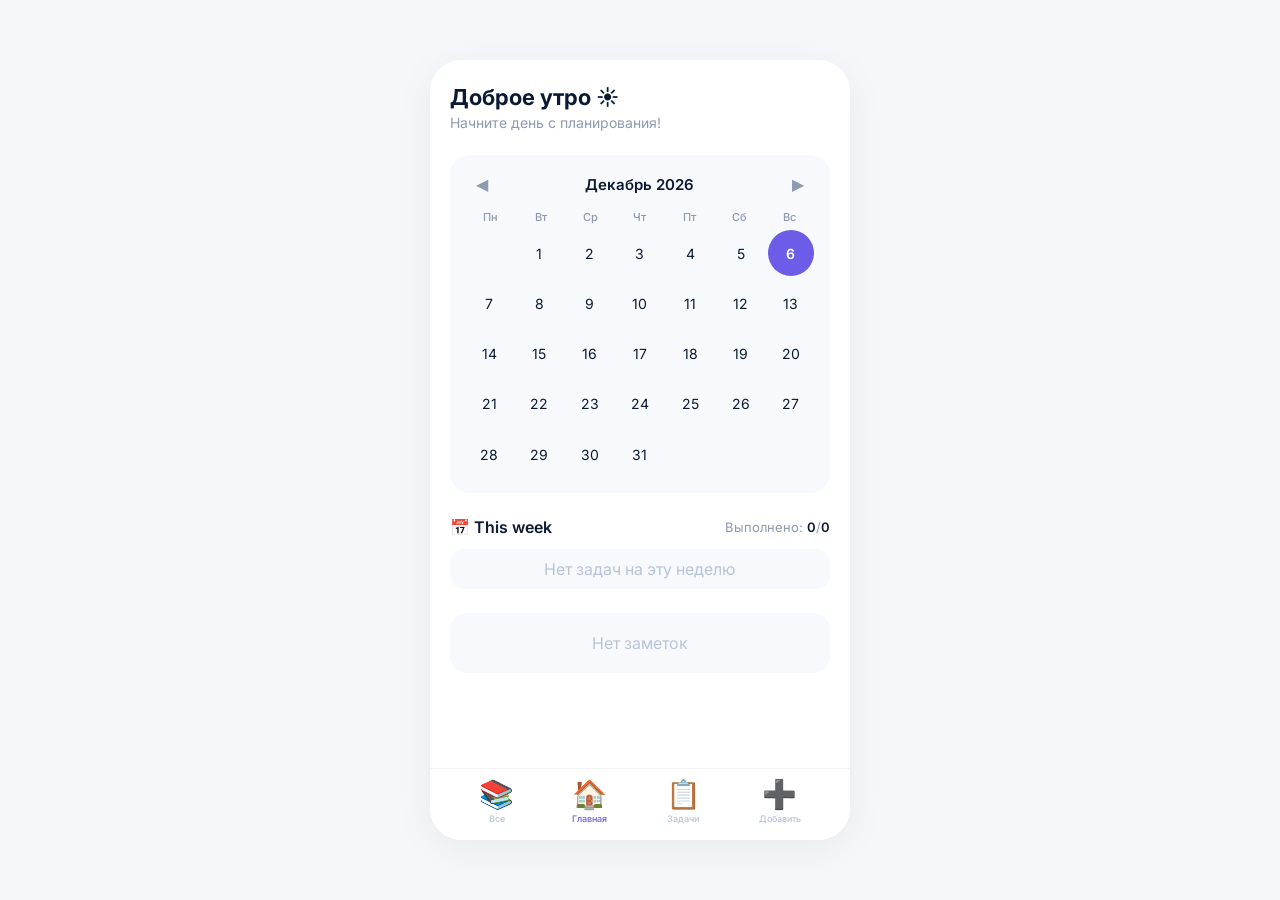
==== commit acd4cfa7: "Update fmt.Println message from 'Hello' to 'Goodbye'" ====
--- a/web_app/index.html
+++ b/web_app/index.html
@@ -17,28 +17,123 @@
             background: #f5f7fa;
             display: flex;
             justify-content: center;
-            align-items: flex-start;
+            align-items: center;
             min-height: 100vh;
             padding: 16px;
-        }
-
-        .app {
+            overflow: hidden;
+        }
+
+        .app-wrapper {
             max-width: 420px;
             width: 100%;
+            height: 780px;
+            max-height: 95vh;
             background: #ffffff;
             border-radius: 32px;
+            box-shadow: 0 8px 40px rgba(0, 0, 0, 0.06);
+            overflow: hidden;
+            position: relative;
+        }
+
+        /* ===== КОНТЕЙНЕР ДЛЯ СТРАНИЦ ===== */
+        .pages-container {
+            display: flex;
+            height: 100%;
+            width: 300%;
+            transition: transform 0.4s cubic-bezier(0.4, 0, 0.2, 1);
+            transform: translateX(-33.333%);
+        }
+
+        .page {
+            width: 33.333%;
+            height: 100%;
             padding: 24px 20px 100px;
-            box-shadow: 0 4px 24px rgba(0, 0, 0, 0.04);
+            overflow-y: auto;
+            background: #ffffff;
+            flex-shrink: 0;
+        }
+
+        .page::-webkit-scrollbar {
+            width: 0;
+        }
+
+        /* ===== СТРАНИЦА 1: ВСЕ ЗАДАЧИ/СОБЫТИЯ (справа) ===== */
+        .page-all {
+            order: 3;
+        }
+
+        /* ===== СТРАНИЦА 2: ГЛАВНАЯ ===== */
+        .page-main {
+            order: 2;
+        }
+
+        /* ===== СТРАНИЦА 3: СПИСОК ЗАДАЧ (слева) ===== */
+        .page-tasks {
+            order: 1;
+        }
+
+        /* ===== НИЖНЯЯ ПАНЕЛЬ ===== */
+        .bottom-nav {
+            position: absolute;
+            bottom: 0;
+            left: 0;
+            right: 0;
+            height: 72px;
+            background: #ffffff;
+            border-top: 1px solid #f1f3f7;
+            display: flex;
+            justify-content: space-around;
+            align-items: center;
+            padding: 0 20px 8px;
+            z-index: 10;
+        }
+
+        .nav-btn {
+            background: none;
+            border: none;
+            font-size: 28px;
+            cursor: pointer;
+            color: #b8c4d6;
+            transition: all 0.3s ease;
+            padding: 8px 16px;
+            border-radius: 16px;
+            display: flex;
+            flex-direction: column;
+            align-items: center;
+            gap: 2px;
+            font-family: inherit;
             position: relative;
-            animation: fadeIn 0.4s ease;
-        }
-
-        @keyframes fadeIn {
-            0% { opacity: 0; transform: scale(0.96); }
-            100% { opacity: 1; transform: scale(1); }
-        }
-
-        /* ===== ПРИВЕТСТВИЕ ===== */
+        }
+
+        .nav-btn.active {
+            color: #6c5ce7;
+        }
+
+        .nav-btn .label {
+            font-size: 9px;
+            font-weight: 500;
+            color: inherit;
+        }
+
+        .nav-btn .badge {
+            position: absolute;
+            top: 0;
+            right: 4px;
+            background: #e74c3c;
+            color: #fff;
+            font-size: 9px;
+            font-weight: 600;
+            padding: 1px 6px;
+            border-radius: 10px;
+            min-width: 18px;
+            text-align: center;
+        }
+
+        .nav-btn .badge.hidden {
+            display: none;
+        }
+
+        /* ===== ГЛАВНАЯ СТРАНИЦА ===== */
         .greeting {
             font-size: 22px;
             font-weight: 700;
@@ -52,7 +147,6 @@
             margin-bottom: 24px;
         }
 
-        /* ===== КАЛЕНДАРЬ (мини) ===== */
         .calendar-mini {
             background: #f7f9fc;
             border-radius: 20px;
@@ -140,6 +234,10 @@
             background: transparent;
         }
 
+        .calendar-mini-day.selected {
+            border: 2px solid #6c5ce7;
+        }
+
         /* ===== THIS WEEK ===== */
         .week-section {
             margin-bottom: 24px;
@@ -234,7 +332,7 @@
             color: #e74c3c;
         }
 
-        /* ===== ЗАМЕТКИ (карточки) ===== */
+        /* ===== ЗАМЕТКИ ===== */
         .notes-grid {
             display: grid;
             grid-template-columns: 1fr 1fr;
@@ -290,36 +388,147 @@
             color: #e74c3c;
         }
 
-        /* ===== СПИСОК ЗАДАЧ (кнопка-раздел) ===== */
-        .tasks-section-btn {
-            width: 100%;
-            padding: 14px;
+        /* ===== СТРАНИЦА ЗАДАЧ ===== */
+        .page-title {
+            font-size: 20px;
+            font-weight: 700;
+            color: #0b1a33;
+            margin-bottom: 20px;
+        }
+
+        .task-list {
+            list-style: none;
+            padding: 0;
+        }
+
+        .task-item {
+            display: flex;
+            align-items: center;
+            gap: 12px;
+            padding: 12px 14px;
             background: #f7f9fc;
+            border-radius: 14px;
+            margin-bottom: 8px;
+            transition: all 0.2s ease;
+            animation: slideUp 0.3s ease;
+        }
+
+        .task-item.done {
+            opacity: 0.5;
+        }
+
+        .task-item.done .task-text {
+            text-decoration: line-through;
+            color: #aab4c6;
+        }
+
+        .task-check {
+            width: 22px;
+            height: 22px;
+            border-radius: 50%;
+            border: 2px solid #d0d7e6;
+            cursor: pointer;
+            display: flex;
+            align-items: center;
+            justify-content: center;
+            flex-shrink: 0;
+            transition: all 0.2s ease;
+            font-size: 13px;
+            background: #fff;
+        }
+
+        .task-check.done {
+            background: #6c5ce7;
+            border-color: #6c5ce7;
+            color: #fff;
+        }
+
+        .task-text {
+            flex: 1;
+            font-size: 14px;
+            color: #0b1a33;
+        }
+
+        .task-delete {
+            background: none;
             border: none;
-            border-radius: 16px;
-            font-size: 15px;
+            color: #b8c4d6;
+            cursor: pointer;
+            font-size: 18px;
+            transition: color 0.2s;
+        }
+
+        .task-delete:hover {
+            color: #e74c3c;
+        }
+
+        .empty-state {
+            text-align: center;
+            color: #b8c4d6;
+            padding: 40px 0;
+            font-size: 14px;
+        }
+
+        /* ===== СТРАНИЦА ВСЕХ ЗАПИСЕЙ ===== */
+        .all-item {
+            display: flex;
+            align-items: center;
+            justify-content: space-between;
+            padding: 10px 14px;
+            background: #f7f9fc;
+            border-radius: 14px;
+            margin-bottom: 6px;
+            transition: all 0.2s ease;
+            animation: slideUp 0.3s ease;
+        }
+
+        .all-item .type-badge {
+            font-size: 11px;
             font-weight: 500;
+            padding: 2px 10px;
+            border-radius: 20px;
+            flex-shrink: 0;
+            margin-right: 10px;
+        }
+
+        .all-item .type-badge.task {
+            background: #e8f0fe;
+            color: #4a7bc7;
+        }
+
+        .all-item .type-badge.event {
+            background: #fef3e8;
+            color: #c77a4a;
+        }
+
+        .all-item .type-badge.note {
+            background: #e8fef0;
+            color: #4ac77a;
+        }
+
+        .all-item .all-text {
+            flex: 1;
+            font-size: 13px;
             color: #0b1a33;
+            word-break: break-word;
+        }
+
+        .all-item .all-delete {
+            background: none;
+            border: none;
+            color: #b8c4d6;
             cursor: pointer;
-            transition: all 0.2s ease;
-            font-family: inherit;
-            display: flex;
-            justify-content: space-between;
-            align-items: center;
-            margin-bottom: 16px;
-        }
-
-        .tasks-section-btn:hover {
-            background: #f1f3f7;
-            transform: translateY(-2px);
-        }
-
-        .tasks-section-btn .arrow {
-            color: #8e9aaf;
-            font-size: 18px;
-        }
-
-        /* ===== ВСПЛЫВАЮЩЕЕ ОКНО ===== */
+            font-size: 16px;
+            transition: color 0.2s;
+            flex-shrink: 0;
+            margin-left: 8px;
+        }
+
+        .all-item .all-delete:hover {
+            color: #e74c3c;
+        }
+
+        /* ===== ВСПЛЫВАЮЩИЕ ОКНА ===== */
         .modal-overlay {
             display: none;
             position: fixed;
@@ -410,38 +619,6 @@
             color: #0b1a33;
         }
 
-        /* ===== ПЛАВАЮЩАЯ КНОПКА ===== */
-        .fab {
-            position: fixed;
-            bottom: 28px;
-            left: 50%;
-            transform: translateX(-50%);
-            width: 60px;
-            height: 60px;
-            border-radius: 50%;
-            background: #6c5ce7;
-            color: #fff;
-            border: none;
-            font-size: 30px;
-            cursor: pointer;
-            box-shadow: 0 4px 20px rgba(108, 92, 231, 0.3);
-            transition: all 0.3s ease;
-            z-index: 100;
-            display: flex;
-            align-items: center;
-            justify-content: center;
-        }
-
-        .fab:hover {
-            transform: translateX(-50%) scale(1.05);
-            box-shadow: 0 6px 28px rgba(108, 92, 231, 0.4);
-        }
-
-        .fab:active {
-            transform: translateX(-50%) scale(0.92);
-        }
-
-        /* ===== ВСПЛЫВАЮЩЕЕ ПОЛЕ ВВОДА ===== */
         .input-modal .modal {
             padding-bottom: 40px;
         }
@@ -500,69 +677,119 @@
             background: #e6eaf0;
         }
 
+        /* ===== АНИМАЦИИ ===== */
+        @keyframes fadeIn {
+            0% { opacity: 0; }
+            100% { opacity: 1; }
+        }
+
+        @keyframes slideUp {
+            0% { opacity: 0; transform: translateY(10px); }
+            100% { opacity: 1; transform: translateY(0); }
+        }
+
         /* ===== АДАПТИВ ===== */
         @media (max-width: 420px) {
-            .app {
-                padding: 18px 14px 100px;
-            }
-            .greeting {
-                font-size: 19px;
-            }
-            .notes-grid {
-                gap: 8px;
-            }
-            .note-card {
-                padding: 12px;
-                min-height: 70px;
+            .app-wrapper {
+                height: 100vh;
+                max-height: 100vh;
+                border-radius: 0;
+                padding: 0;
+            }
+            .page {
+                padding: 18px 14px 90px;
+            }
+            .bottom-nav {
+                padding: 0 12px 6px;
             }
         }
     </style>
 </head>
 <body>
 
-    <div class="app" id="app">
-        <!-- ===== ПРИВЕТСТВИЕ ===== -->
-        <div class="greeting" id="greeting">Доброе утро 👋</div>
-        <div class="greeting-sub" id="greetingSub">Вот что у вас сегодня</div>
-
-        <!-- ===== КАЛЕНДАРЬ (мини) ===== -->
-        <div class="calendar-mini">
-            <div class="calendar-mini-header">
-                <button id="calMiniPrev">◀</button>
-                <span class="month" id="calMiniMonth">Январь 2026</span>
-                <button id="calMiniNext">▶</button>
+    <div class="app-wrapper">
+        <!-- ===== КОНТЕЙНЕР СТРАНИЦ ===== -->
+        <div class="pages-container" id="pagesContainer">
+
+            <!-- СТРАНИЦА 1: ВСЕ ЗАПИСИ (справа) -->
+            <div class="page page-all" id="pageAll">
+                <div style="display:flex; justify-content:space-between; align-items:center; margin-bottom:20px;">
+                    <span class="page-title">📚 Все записи</span>
+                    <button onclick="goToMain()" style="background:none; border:none; font-size:20px; cursor:pointer; color:#8e9aaf;">✕</button>
+                </div>
+                <div id="allItemsList">
+                    <div class="empty-state">Нет записей</div>
+                </div>
             </div>
-            <div class="calendar-mini-weekdays">
-                <div>Пн</div><div>Вт</div><div>Ср</div><div>Чт</div><div>Пт</div><div>Сб</div><div>Вс</div>
+
+            <!-- СТРАНИЦА 2: ГЛАВНАЯ -->
+            <div class="page page-main" id="pageMain">
+                <div class="greeting" id="greeting">Доброе утро 👋</div>
+                <div class="greeting-sub" id="greetingSub">Вот что у вас сегодня</div>
+
+                <div class="calendar-mini">
+                    <div class="calendar-mini-header">
+                        <button id="calMiniPrev">◀</button>
+                        <span class="month" id="calMiniMonth">Январь 2026</span>
+                        <button id="calMiniNext">▶</button>
+                    </div>
+                    <div class="calendar-mini-weekdays">
+                        <div>Пн</div><div>Вт</div><div>Ср</div><div>Чт</div><div>Пт</div><div>Сб</div><div>Вс</div>
+                    </div>
+                    <div class="calendar-mini-days" id="calMiniDays"></div>
+                </div>
+
+                <div class="week-section">
+                    <div class="week-header">
+                        <span class="week-title">📅 This week</span>
+                        <span class="week-stats">Выполнено: <span id="weekDoneCount">0</span>/<span id="weekTotalCount">0</span></span>
+                    </div>
+                    <ul class="week-list" id="weekList">
+                        <li class="week-item empty" style="justify-content:center; color:#b8c4d6;">Нет задач на эту неделю</li>
+                    </ul>
+                </div>
+
+                <div class="notes-grid" id="notesGrid">
+                    <div class="note-card" style="grid-column: span 2; text-align:center; color:#b8c4d6; justify-content:center; min-height:60px;">
+                        Нет заметок
+                    </div>
+                </div>
             </div>
-            <div class="calendar-mini-days" id="calMiniDays"></div>
+
+            <!-- СТРАНИЦА 3: СПИСОК ЗАДАЧ (слева) -->
+            <div class="page page-tasks" id="pageTasks">
+                <div style="display:flex; justify-content:space-between; align-items:center; margin-bottom:20px;">
+                    <span class="page-title">📋 Задачи</span>
+                    <button onclick="goToMain()" style="background:none; border:none; font-size:20px; cursor:pointer; color:#8e9aaf;">✕</button>
+                </div>
+                <div id="allTasksList">
+                    <div class="empty-state">Нет задач</div>
+                </div>
+            </div>
         </div>
 
-        <!-- ===== THIS WEEK ===== -->
-        <div class="week-section">
-            <div class="week-header">
-                <span class="week-title">📅 This week</span>
-                <span class="week-stats">Выполнено: <span id="weekDoneCount">0</span>/<span id="weekTotalCount">0</span></span>
-            </div>
-            <ul class="week-list" id="weekList">
-                <li class="week-item empty" style="justify-content:center; color:#b8c4d6;">Нет задач на эту неделю</li>
-            </ul>
+        <!-- ===== НИЖНЯЯ ПАНЕЛЬ ===== -->
+        <div class="bottom-nav">
+            <button class="nav-btn" id="navAll" onclick="goToAll()">
+                📚
+                <span class="label">Все</span>
+                <span class="badge hidden" id="allBadge">0</span>
+            </button>
+            <button class="nav-btn active" id="navMain" onclick="goToMain()">
+                🏠
+                <span class="label">Главная</span>
+            </button>
+            <button class="nav-btn" id="navTasks" onclick="goToTasks()">
+                📋
+                <span class="label">Задачи</span>
+                <span class="badge hidden" id="taskBadge">0</span>
+            </button>
+            <button class="nav-btn" id="navAdd" onclick="openAddModal()">
+                ➕
+                <span class="label">Добавить</span>
+            </button>
         </div>
-
-        <!-- ===== ЗАМЕТКИ ===== -->
-        <div class="notes-grid" id="notesGrid">
-            <!-- Заметки рендерятся здесь -->
-        </div>
-
-        <!-- ===== КНОПКА "СПИСОК ЗАДАЧ" ===== -->
-        <button class="tasks-section-btn" id="tasksSectionBtn">
-            📋 Список задач
-            <span class="arrow">→</span>
-        </button>
     </div>
-
-    <!-- ===== ПЛАВАЮЩАЯ КНОПКА ===== -->
-    <button class="fab" id="fab">+</button>
 
     <!-- ===== ВСПЛЫВАЮЩЕЕ МЕНЮ ===== -->
     <div class="modal-overlay" id="modalOverlay">
@@ -610,6 +837,7 @@
         let currentData = { tasks: [], notes: [] };
         let currentModalType = 'task';
         let selectedDate = new Date();
+        let currentPage = 'main'; // main | tasks | all
 
         // ============================================================
         // 2. API
@@ -639,33 +867,55 @@
         }
 
         // ============================================================
-        // 3. ПРИВЕТСТВИЕ
+        // 3. НАВИГАЦИЯ
+        // ============================================================
+        function goToMain() {
+            currentPage = 'main';
+            document.getElementById('pagesContainer').style.transform = 'translateX(-33.333%)';
+            updateNavButtons('main');
+        }
+
+        function goToTasks() {
+            currentPage = 'tasks';
+            document.getElementById('pagesContainer').style.transform = 'translateX(0%)';
+            updateNavButtons('tasks');
+            renderAllTasks();
+        }
+
+        function goToAll() {
+            currentPage = 'all';
+            document.getElementById('pagesContainer').style.transform = 'translateX(-66.666%)';
+            updateNavButtons('all');
+            renderAllItems();
+        }
+
+        function updateNavButtons(active) {
+            document.querySelectorAll('.nav-btn').forEach(b => b.classList.remove('active'));
+            if (active === 'main') document.getElementById('navMain').classList.add('active');
+            else if (active === 'tasks') document.getElementById('navTasks').classList.add('active');
+            else if (active === 'all') document.getElementById('navAll').classList.add('active');
+        }
+
+        // ============================================================
+        // 4. ПРИВЕТСТВИЕ
         // ============================================================
         function setGreeting() {
             const hour = new Date().getHours();
             let greeting = '';
             let sub = '';
 
-            if (hour < 6) {
-                greeting = 'Доброй ночи 🌙';
-                sub = 'Уже поздно, но вы всё ещё здесь';
-            } else if (hour < 12) {
-                greeting = 'Доброе утро ☀️';
-                sub = 'Начните день с планирования!';
-            } else if (hour < 18) {
-                greeting = 'Добрый день 🌤️';
-                sub = 'Продолжайте двигаться к целям';
-            } else {
-                greeting = 'Добрый вечер 🌆';
-                sub = 'Время подвести итоги дня';
-            }
+            if (hour < 6) { greeting = 'Доброй ночи 🌙';
+                sub = 'Уже поздно, но вы всё ещё здесь'; } else if (hour < 12) { greeting = 'Доброе утро ☀️';
+                sub = 'Начните день с планирования!'; } else if (hour < 18) { greeting = 'Добрый день 🌤️';
+                sub = 'Продолжайте двигаться к целям'; } else { greeting = 'Добрый вечер 🌆';
+                sub = 'Время подвести итоги дня'; }
 
             document.getElementById('greeting').textContent = greeting;
             document.getElementById('greetingSub').textContent = sub;
         }
 
         // ============================================================
-        // 4. РЕНДЕРИНГ
+        // 5. УТИЛИТЫ
         // ============================================================
         function escapeHtml(text) {
             const div = document.createElement('div');
@@ -680,6 +930,37 @@
             return `${d}.${m}.${y}`;
         }
 
+        function isTaskOnDate(task, date) {
+            const match = task.text.match(/(\d{2}\.\d{2}\.\d{4})/);
+            if (match) {
+                const parts = match[1].split('.');
+                const d = new Date(parts[2], parts[1] - 1, parts[0]);
+                return d.toDateString() === date.toDateString();
+            }
+            return false;
+        }
+
+        function isTaskInWeek(task) {
+            const now = new Date();
+            const startOfWeek = new Date(now);
+            startOfWeek.setDate(now.getDate() - now.getDay() + 1);
+            startOfWeek.setHours(0, 0, 0, 0);
+            const endOfWeek = new Date(startOfWeek);
+            endOfWeek.setDate(startOfWeek.getDate() + 6);
+            endOfWeek.setHours(23, 59, 59, 999);
+
+            const match = task.text.match(/(\d{2}\.\d{2}\.\d{4})/);
+            if (match) {
+                const parts = match[1].split('.');
+                const d = new Date(parts[2], parts[1] - 1, parts[0]);
+                return d >= startOfWeek && d <= endOfWeek;
+            }
+            return false;
+        }
+
+        // ============================================================
+        // 6. РЕНДЕРИНГ ГЛАВНОЙ
+        // ============================================================
         function renderCalendarMini() {
             const monthNames = ['Январь', 'Февраль', 'Март', 'Апрель', 'Май', 'Июнь', 'Июль', 'Август', 'Сентябрь', 'Октябрь', 'Ноябрь', 'Декабрь'];
             const year = selectedDate.getFullYear();
@@ -705,33 +986,27 @@
                 if (isToday) classes += ' today';
                 if (hasEvent) classes += ' has-event';
 
-                html += `<div class="${classes}">${day}</div>`;
+                html += `<div class="${classes}" data-date="${dateObj.toISOString()}">${day}</div>`;
             }
             document.getElementById('calMiniDays').innerHTML = html;
+
+            // Обработчик клика по дню для добавления события
+            document.querySelectorAll('.calendar-mini-day:not(.empty)').forEach(el => {
+                el.addEventListener('click', function() {
+                    const date = new Date(this.dataset.date);
+                    selectedDate = date;
+                    openEventAddModal(date);
+                });
+            });
         }
 
         function renderWeekTasks() {
             const list = document.getElementById('weekList');
             const tasks = currentData.tasks || [];
-            const now = new Date();
-            const startOfWeek = new Date(now);
-            startOfWeek.setDate(now.getDate() - now.getDay() + 1);
-            startOfWeek.setHours(0, 0, 0, 0);
-            const endOfWeek = new Date(startOfWeek);
-            endOfWeek.setDate(startOfWeek.getDate() + 6);
-            endOfWeek.setHours(23, 59, 59, 999);
-
-            const weekTasks = tasks.filter(t => {
-                const match = t.text.match(/(\d{2}\.\d{2}\.\d{4})/);
-                if (match) {
-                    const parts = match[1].split('.');
-                    const date = new Date(parts[2], parts[1] - 1, parts[0]);
-                    return date >= startOfWeek && date <= endOfWeek;
-                }
-                return false;
-            });
-
+
+            const weekTasks = tasks.filter(t => isTaskInWeek(t));
             const done = weekTasks.filter(t => t.done).length;
+
             document.getElementById('weekDoneCount').textContent = done;
             document.getElementById('weekTotalCount').textContent = weekTasks.length;
 
@@ -750,26 +1025,16 @@
                 </li>
             `).join('');
 
-            // Обработчики для чекбоксов и удаления
+            // Обработчики
             list.querySelectorAll('.week-item-check').forEach(el => {
                 el.addEventListener('click', async function() {
                     const idx = parseInt(this.dataset.index);
                     const tasks = currentData.tasks || [];
-                    const weekTasks = tasks.filter(t => {
-                        const match = t.text.match(/(\d{2}\.\d{2}\.\d{4})/);
-                        if (match) {
-                            const parts = match[1].split('.');
-                            const date = new Date(parts[2], parts[1] - 1, parts[0]);
-                            return date >= startOfWeek && date <= endOfWeek;
-                        }
-                        return false;
-                    });
+                    const weekTasks = tasks.filter(t => isTaskInWeek(t));
                     if (weekTasks[idx]) {
                         const taskText = weekTasks[idx].text;
                         const allTasks = tasks.map(t => {
-                            if (t.text === taskText) {
-                                return { ...t, done: !t.done };
-                            }
+                            if (t.text === taskText) return { ...t, done: !t.done };
                             return t;
                         });
                         await saveUserData({ ...currentData, tasks: allTasks });
@@ -782,15 +1047,7 @@
                 el.addEventListener('click', async function() {
                     const idx = parseInt(this.dataset.index);
                     const tasks = currentData.tasks || [];
-                    const weekTasks = tasks.filter(t => {
-                        const match = t.text.match(/(\d{2}\.\d{2}\.\d{4})/);
-                        if (match) {
-                            const parts = match[1].split('.');
-                            const date = new Date(parts[2], parts[1] - 1, parts[0]);
-                            return date >= startOfWeek && date <= endOfWeek;
-                        }
-                        return false;
-                    });
+                    const weekTasks = tasks.filter(t => isTaskInWeek(t));
                     if (weekTasks[idx]) {
                         const taskText = weekTasks[idx].text;
                         const allTasks = tasks.filter(t => t.text !== taskText);
@@ -806,11 +1063,8 @@
             const notes = currentData.notes || [];
 
             if (notes.length === 0) {
-                grid.innerHTML = `
-                    <div class="note-card" style="grid-column: span 2; text-align:center; color:#b8c4d6; justify-content:center; min-height:60px;">
-                        Нет заметок
-                    </div>
-                `;
+                grid.innerHTML =
+                    `<div class="note-card" style="grid-column: span 2; text-align:center; color:#b8c4d6; justify-content:center; min-height:60px;">Нет заметок</div>`;
                 return;
             }
 
@@ -835,57 +1089,170 @@
             });
         }
 
-        async function refreshData() {
-            const data = await fetchUserData();
-            currentData = data;
-            setGreeting();
-            renderCalendarMini();
-            renderWeekTasks();
-            renderNotes();
-        }
-
-        // ============================================================
-        // 5. НАВИГАЦИЯ ПО КАЛЕНДАРЮ
-        // ============================================================
-        document.getElementById('calMiniPrev').addEventListener('click', () => {
-            selectedDate.setMonth(selectedDate.getMonth() - 1);
-            renderCalendarMini();
+        // ============================================================
+        // 7. РЕНДЕРИНГ СТРАНИЦЫ ЗАДАЧ
+        // ============================================================
+        function renderAllTasks() {
+            const container = document.getElementById('allTasksList');
+            const tasks = currentData.tasks || [];
+
+            if (tasks.length === 0) {
+                container.innerHTML = '<div class="empty-state">Нет задач</div>';
+                document.getElementById('taskBadge').textContent = '0';
+                document.getElementById('taskBadge').classList.add('hidden');
+                return;
+            }
+
+            document.getElementById('taskBadge').textContent = tasks.length;
+            document.getElementById('taskBadge').classList.remove('hidden');
+
+            container.innerHTML = tasks.map((task, i) => `
+                <div class="task-item ${task.done ? 'done' : ''}" data-index="${i}">
+                    <div class="task-check ${task.done ? 'done' : ''}" data-index="${i}">
+                        ${task.done ? '✓' : ''}
+                    </div>
+                    <span class="task-text">${escapeHtml(task.text)}</span>
+                    <button class="task-delete" data-index="${i}">🗑️</button>
+                </div>
+            `).join('');
+
+            container.querySelectorAll('.task-check').forEach(el => {
+                el.addEventListener('click', async function() {
+                    const idx = parseInt(this.dataset.index);
+                    const tasks = currentData.tasks || [];
+                    if (tasks[idx]) {
+                        tasks[idx].done = !tasks[idx].done;
+                        await saveUserData({ ...currentData, tasks });
+                        await refreshData();
+                    }
+                });
+            });
+
+            container.querySelectorAll('.task-delete').forEach(el => {
+                el.addEventListener('click', async function() {
+                    const idx = parseInt(this.dataset.index);
+                    const tasks = currentData.tasks || [];
+                    tasks.splice(idx, 1);
+                    await saveUserData({ ...currentData, tasks });
+                    await refreshData();
+                });
+            });
+        }
+
+        // ============================================================
+        // 8. РЕНДЕРИНГ СТРАНИЦЫ "ВСЕ ЗАПИСИ"
+        // ============================================================
+        function renderAllItems() {
+            const container = document.getElementById('allItemsList');
+            const tasks = currentData.tasks || [];
+            const notes = currentData.notes || [];
+
+            // Собираем все записи с метками
+            let items = [];
+
+            tasks.forEach(t => {
+                const isEvent = t.text.match(/\d{2}\.\d{2}\.\d{4}/);
+                items.push({
+                    text: t.text,
+                    type: isEvent ? 'event' : 'task',
+                    done: t.done || false,
+                    isTask: true
+                });
+            });
+
+            notes.forEach(n => {
+                items.push({
+                    text: n.text,
+                    type: 'note',
+                    done: false,
+                    isTask: false,
+                    date: n.date || ''
+                });
+            });
+
+            if (items.length === 0) {
+                container.innerHTML = '<div class="empty-state">Нет записей</div>';
+                document.getElementById('allBadge').textContent = '0';
+                document.getElementById('allBadge').classList.add('hidden');
+                return;
+            }
+
+            document.getElementById('allBadge').textContent = items.length;
+            document.getElementById('allBadge').classList.remove('hidden');
+
+            const typeLabels = { task: 'Задача', event: 'Событие', note: 'Заметка' };
+            const typeClasses = { task: 'task', event: 'event', note: 'note' };
+
+            container.innerHTML = items.map((item, i) => `
+                <div class="all-item" data-index="${i}">
+                    <span class="type-badge ${typeClasses[item.type]}">${typeLabels[item.type]}</span>
+                    <span class="all-text">${escapeHtml(item.text)}${item.done ? ' ✅' : ''}</span>
+                    <button class="all-delete" data-index="${i}" data-type="${item.type}" data-text="${escapeHtml(item.text)}">🗑️</button>
+                </div>
+            `).join('');
+
+            container.querySelectorAll('.all-delete').forEach(el => {
+                el.addEventListener('click', async function() {
+                    const text = this.dataset.text;
+                    const type = this.dataset.type;
+
+                    if (type === 'note') {
+                        const notes = currentData.notes || [];
+                        const filtered = notes.filter(n => n.text !== text);
+                        await saveUserData({ ...currentData, notes: filtered });
+                    } else {
+                        const tasks = currentData.tasks || [];
+                        const filtered = tasks.filter(t => t.text !== text);
+                        await saveUserData({ ...currentData, tasks: filtered });
+                    }
+                    await refreshData();
+                });
+            });
+        }
+
+        // ============================================================
+        // 9. ВСПЛЫВАЮЩИЕ ОКНА
+        // ============================================================
+        function openAddModal() {
+            if (currentPage === 'main') {
+                document.getElementById('modalOverlay').classList.add('active');
+            } else {
+                // Если не на главной — переходим на главную и открываем
+                goToMain();
+                setTimeout(() => {
+                    document.getElementById('modalOverlay').classList.add('active');
+                }, 400);
+            }
+        }
+
+        function openEventAddModal(date) {
+            const dateStr = formatDate(date);
+            currentModalType = 'event';
+            document.getElementById('inputModalTitle').textContent = `Добавить событие на ${dateStr}`;
+            document.getElementById('inputModalField').placeholder = `Событие на ${dateStr}...`;
+            document.getElementById('inputModalField').value = '';
+            document.getElementById('inputModal').classList.add('active');
+            setTimeout(() => document.getElementById('inputModalField').focus(), 300);
+
+            // Сохраняем выбранную дату для события
+            document.getElementById('inputModalConfirm').dataset.date = dateStr;
+        }
+
+        document.getElementById('modalClose').addEventListener('click', () => {
+            document.getElementById('modalOverlay').classList.remove('active');
         });
 
-        document.getElementById('calMiniNext').addEventListener('click', () => {
-            selectedDate.setMonth(selectedDate.getMonth() + 1);
-            renderCalendarMini();
+        document.getElementById('modalOverlay').addEventListener('click', (e) => {
+            if (e.target === e.currentTarget) {
+                document.getElementById('modalOverlay').classList.remove('active');
+            }
         });
 
-        // ============================================================
-        // 6. ВСПЛЫВАЮЩИЕ ОКНА
-        // ============================================================
-        const modalOverlay = document.getElementById('modalOverlay');
-        const inputModal = document.getElementById('inputModal');
-        const inputModalField = document.getElementById('inputModalField');
-        const inputModalTitle = document.getElementById('inputModalTitle');
-
-        // Открытие главного меню
-        document.getElementById('fab').addEventListener('click', () => {
-            modalOverlay.classList.add('active');
-        });
-
-        document.getElementById('modalClose').addEventListener('click', () => {
-            modalOverlay.classList.remove('active');
-        });
-
-        modalOverlay.addEventListener('click', (e) => {
-            if (e.target === modalOverlay) {
-                modalOverlay.classList.remove('active');
-            }
-        });
-
-        // Выбор типа добавления
         document.querySelectorAll('.modal-option').forEach(btn => {
             btn.addEventListener('click', function() {
                 const type = this.dataset.type;
                 currentModalType = type;
-                modalOverlay.classList.remove('active');
+                document.getElementById('modalOverlay').classList.remove('active');
 
                 let title = 'Добавить задачу';
                 let placeholder = 'Введите текст задачи...';
@@ -897,38 +1264,39 @@
                     placeholder = 'Введите текст заметки...';
                 }
 
-                inputModalTitle.textContent = title;
-                inputModalField.placeholder = placeholder;
-                inputModalField.value = '';
-                inputModal.classList.add('active');
-                setTimeout(() => inputModalField.focus(), 300);
+                document.getElementById('inputModalTitle').textContent = title;
+                document.getElementById('inputModalField').placeholder = placeholder;
+                document.getElementById('inputModalField').value = '';
+                document.getElementById('inputModal').classList.add('active');
+                setTimeout(() => document.getElementById('inputModalField').focus(), 300);
             });
         });
 
-        // Закрытие окна ввода
         document.getElementById('inputModalCancel').addEventListener('click', () => {
-            inputModal.classList.remove('active');
+            document.getElementById('inputModal').classList.remove('active');
         });
 
-        inputModal.addEventListener('click', (e) => {
-            if (e.target === inputModal) {
-                inputModal.classList.remove('active');
+        document.getElementById('inputModal').addEventListener('click', (e) => {
+            if (e.target === e.currentTarget) {
+                document.getElementById('inputModal').classList.remove('active');
             }
         });
 
-        // Подтверждение добавления
-        document.getElementById('inputModalConfirm').addEventListener('click', async () => {
-            const text = inputModalField.value.trim();
+        document.getElementById('inputModalConfirm').addEventListener('click', async function() {
+            const text = document.getElementById('inputModalField').value.trim();
             if (!text) return;
 
             const tasks = currentData.tasks || [];
             const notes = currentData.notes || [];
+
+            // Проверяем, есть ли дата от календаря
+            const dateFromCalendar = this.dataset.date;
 
             if (currentModalType === 'task') {
                 tasks.push({ text, done: false });
                 await saveUserData({ ...currentData, tasks });
             } else if (currentModalType === 'event') {
-                const dateStr = formatDate(new Date());
+                const dateStr = dateFromCalendar || formatDate(new Date());
                 tasks.push({ text: `${text} (${dateStr})`, done: false });
                 await saveUserData({ ...currentData, tasks });
             } else if (currentModalType === 'note') {
@@ -936,37 +1304,59 @@
                 await saveUserData({ ...currentData, notes });
             }
 
-            inputModal.classList.remove('active');
+            this.dataset.date = '';
+            document.getElementById('inputModal').classList.remove('active');
             await refreshData();
         });
 
-        inputModalField.addEventListener('keypress', (e) => {
+        document.getElementById('inputModalField').addEventListener('keypress', (e) => {
             if (e.key === 'Enter') {
                 document.getElementById('inputModalConfirm').click();
             }
         });
 
         // ============================================================
-        // 7. КНОПКА "СПИСОК ЗАДАЧ"
-        // ============================================================
-        document.getElementById('tasksSectionBtn').addEventListener('click', () => {
-            // Переключаем на вкладку задач (если она есть)
-            // Или показываем все задачи в отдельном окне
-            const allTasks = currentData.tasks || [];
-            if (allTasks.length === 0) {
-                alert('У вас пока нет задач. Добавьте их через кнопку "+"');
-                return;
-            }
-
-            let msg = '📋 Все задачи:\n\n';
-            allTasks.forEach((t, i) => {
-                msg += `${i+1}. ${t.done ? '✅' : '⬜'} ${t.text}\n`;
-            });
-            alert(msg);
+        // 10. НАВИГАЦИЯ ПО КАЛЕНДАРЮ
+        // ============================================================
+        document.getElementById('calMiniPrev').addEventListener('click', () => {
+            selectedDate.setMonth(selectedDate.getMonth() - 1);
+            renderCalendarMini();
         });
 
-        // ============================================================
-        // 8. ЗАПУСК
+        document.getElementById('calMiniNext').addEventListener('click', () => {
+            selectedDate.setMonth(selectedDate.getMonth() + 1);
+            renderCalendarMini();
+        });
+
+        // ============================================================
+        // 11. ОБНОВЛЕНИЕ ДАННЫХ
+        // ============================================================
+        async function refreshData() {
+            const data = await fetchUserData();
+            currentData = data;
+            setGreeting();
+            renderCalendarMini();
+            renderWeekTasks();
+            renderNotes();
+
+            // Обновляем страницы, если они открыты
+            if (currentPage === 'tasks') renderAllTasks();
+            if (currentPage === 'all') renderAllItems();
+
+            // Обновляем бейджи
+            const taskCount = (currentData.tasks || []).length;
+            document.getElementById('taskBadge').textContent = taskCount;
+            if (taskCount > 0) document.getElementById('taskBadge').classList.remove('hidden');
+            else document.getElementById('taskBadge').classList.add('hidden');
+
+            const allCount = (currentData.tasks || []).length + (currentData.notes || []).length;
+            document.getElementById('allBadge').textContent = allCount;
+            if (allCount > 0) document.getElementById('allBadge').classList.remove('hidden');
+            else document.getElementById('allBadge').classList.add('hidden');
+        }
+
+        // ============================================================
+        // 12. ЗАПУСК
         // ============================================================
         refreshData();
 
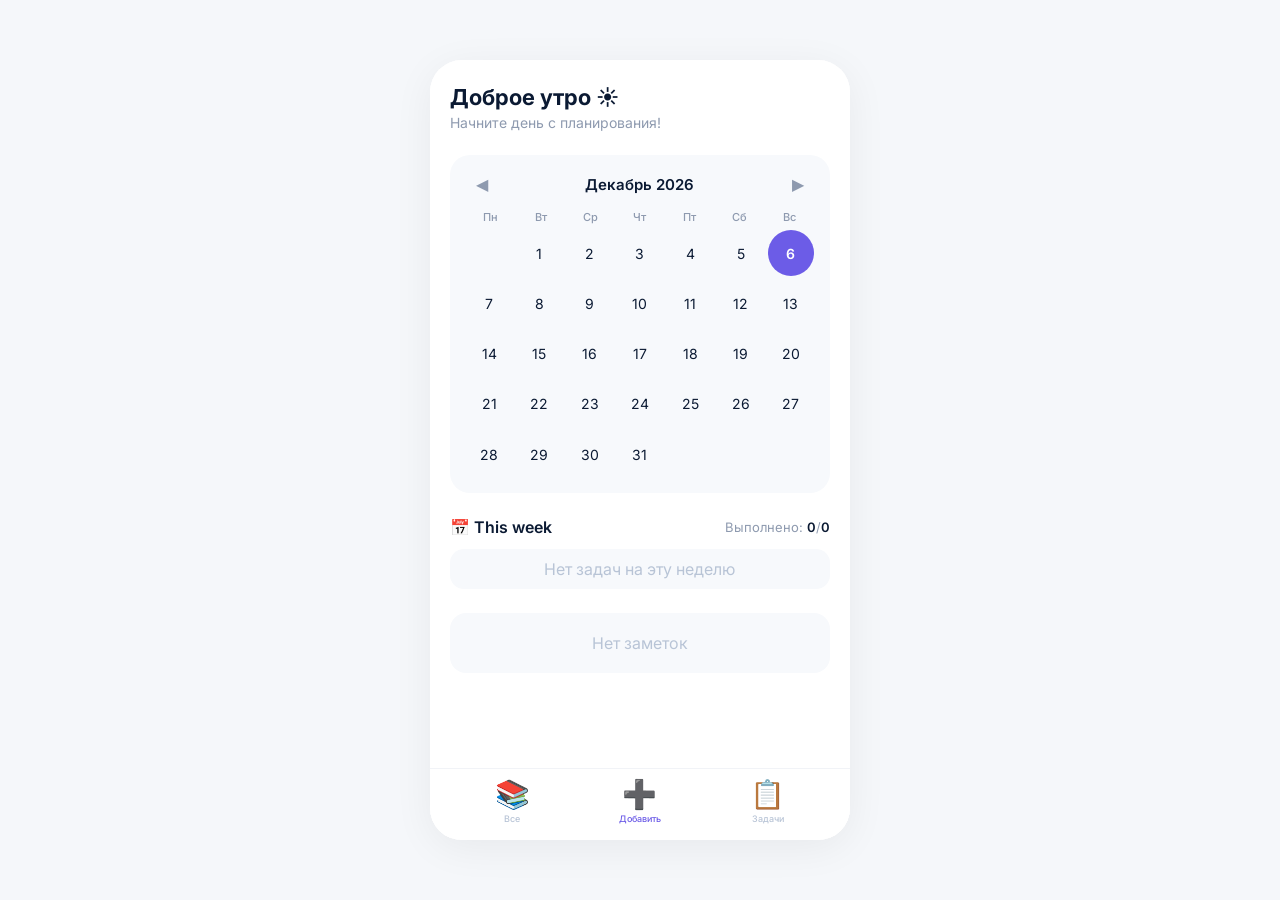
==== commit 323095d1: "Update print statement to display 'Goodbye World'" ====
--- a/web_app/index.html
+++ b/web_app/index.html
@@ -6,11 +6,7 @@
     <title>Tasky</title>
     <link href="https://fonts.googleapis.com/css2?family=Inter:opsz,wght@14..32,400;14..32,500;14..32,600;14..32,700&display=swap" rel="stylesheet" />
     <style>
-        * {
-            margin: 0;
-            padding: 0;
-            box-sizing: border-box;
-        }
+        * { margin: 0; padding: 0; box-sizing: border-box; }
 
         body {
             font-family: 'Inter', -apple-system, BlinkMacSystemFont, sans-serif;
@@ -35,7 +31,7 @@
             position: relative;
         }
 
-        /* ===== КОНТЕЙНЕР ДЛЯ СТРАНИЦ ===== */
+        /* ===== КОНТЕЙНЕР СТРАНИЦ ===== */
         .pages-container {
             display: flex;
             height: 100%;
@@ -53,26 +49,18 @@
             flex-shrink: 0;
         }
 
-        .page::-webkit-scrollbar {
-            width: 0;
-        }
-
-        /* ===== СТРАНИЦА 1: ВСЕ ЗАДАЧИ/СОБЫТИЯ (справа) ===== */
-        .page-all {
-            order: 3;
-        }
-
-        /* ===== СТРАНИЦА 2: ГЛАВНАЯ ===== */
-        .page-main {
-            order: 2;
-        }
-
-        /* ===== СТРАНИЦА 3: СПИСОК ЗАДАЧ (слева) ===== */
-        .page-tasks {
-            order: 1;
-        }
-
-        /* ===== НИЖНЯЯ ПАНЕЛЬ ===== */
+        .page::-webkit-scrollbar { width: 0; }
+
+        /* СТРАНИЦА 1: ВСЕ ЗАПИСИ (слева) */
+        .page-all { order: 1; }
+
+        /* СТРАНИЦА 2: ГЛАВНАЯ (центр) */
+        .page-main { order: 2; }
+
+        /* СТРАНИЦА 3: СПИСОК ЗАДАЧ (справа) */
+        .page-tasks { order: 3; }
+
+        /* ===== НИЖНЯЯ ПАНЕЛЬ (3 КНОПКИ) ===== */
         .bottom-nav {
             position: absolute;
             bottom: 0;
@@ -105,16 +93,8 @@
             position: relative;
         }
 
-        .nav-btn.active {
-            color: #6c5ce7;
-        }
-
-        .nav-btn .label {
-            font-size: 9px;
-            font-weight: 500;
-            color: inherit;
-        }
-
+        .nav-btn.active { color: #6c5ce7; }
+        .nav-btn .label { font-size: 9px; font-weight: 500; color: inherit; }
         .nav-btn .badge {
             position: absolute;
             top: 0;
@@ -128,24 +108,11 @@
             min-width: 18px;
             text-align: center;
         }
-
-        .nav-btn .badge.hidden {
-            display: none;
-        }
-
-        /* ===== ГЛАВНАЯ СТРАНИЦА ===== */
-        .greeting {
-            font-size: 22px;
-            font-weight: 700;
-            color: #0b1a33;
-            margin-bottom: 4px;
-        }
-
-        .greeting-sub {
-            font-size: 14px;
-            color: #8e9aaf;
-            margin-bottom: 24px;
-        }
+        .nav-btn .badge.hidden { display: none; }
+
+        /* ===== ГЛАВНАЯ ===== */
+        .greeting { font-size: 22px; font-weight: 700; color: #0b1a33; margin-bottom: 4px; }
+        .greeting-sub { font-size: 14px; color: #8e9aaf; margin-bottom: 24px; }
 
         .calendar-mini {
             background: #f7f9fc;
@@ -161,12 +128,7 @@
             margin-bottom: 12px;
         }
 
-        .calendar-mini-header .month {
-            font-weight: 600;
-            font-size: 15px;
-            color: #0b1a33;
-        }
-
+        .calendar-mini-header .month { font-weight: 600; font-size: 15px; color: #0b1a33; }
         .calendar-mini-header button {
             background: none;
             border: none;
@@ -177,10 +139,7 @@
             border-radius: 8px;
             transition: background 0.2s;
         }
-
-        .calendar-mini-header button:hover {
-            background: #e6eaf0;
-        }
+        .calendar-mini-header button:hover { background: #e6eaf0; }
 
         .calendar-mini-weekdays {
             display: grid;
@@ -211,66 +170,26 @@
             position: relative;
         }
 
-        .calendar-mini-day:hover {
-            background: #e6eaf0;
-        }
-
-        .calendar-mini-day.today {
-            background: #6c5ce7;
-            color: #fff;
-            font-weight: 600;
-        }
-
-        .calendar-mini-day.has-event {
-            background: #6c5ce7;
-            color: #fff;
-        }
-
-        .calendar-mini-day.empty {
-            cursor: default;
-        }
-
-        .calendar-mini-day.empty:hover {
-            background: transparent;
-        }
-
-        .calendar-mini-day.selected {
-            border: 2px solid #6c5ce7;
-        }
+        .calendar-mini-day:hover { background: #e6eaf0; }
+        .calendar-mini-day.today { background: #6c5ce7; color: #fff; font-weight: 600; }
+        .calendar-mini-day.has-event { background: #6c5ce7; color: #fff; }
+        .calendar-mini-day.empty { cursor: default; }
+        .calendar-mini-day.empty:hover { background: transparent; }
+        .calendar-mini-day.selected { border: 2px solid #6c5ce7; }
 
         /* ===== THIS WEEK ===== */
-        .week-section {
-            margin-bottom: 24px;
-        }
-
+        .week-section { margin-bottom: 24px; }
         .week-header {
             display: flex;
             justify-content: space-between;
             align-items: center;
             margin-bottom: 12px;
         }
-
-        .week-title {
-            font-size: 16px;
-            font-weight: 600;
-            color: #0b1a33;
-        }
-
-        .week-stats {
-            font-size: 13px;
-            color: #8e9aaf;
-        }
-
-        .week-stats span {
-            font-weight: 600;
-            color: #0b1a33;
-        }
-
-        .week-list {
-            list-style: none;
-            padding: 0;
-        }
-
+        .week-title { font-size: 16px; font-weight: 600; color: #0b1a33; }
+        .week-stats { font-size: 13px; color: #8e9aaf; }
+        .week-stats span { font-weight: 600; color: #0b1a33; }
+
+        .week-list { list-style: none; padding: 0; }
         .week-item {
             display: flex;
             align-items: center;
@@ -282,15 +201,8 @@
             transition: all 0.2s ease;
             animation: slideUp 0.3s ease;
         }
-
-        .week-item.done {
-            opacity: 0.5;
-        }
-
-        .week-item.done .week-item-text {
-            text-decoration: line-through;
-            color: #aab4c6;
-        }
+        .week-item.done { opacity: 0.5; }
+        .week-item.done .week-item-text { text-decoration: line-through; color: #aab4c6; }
 
         .week-item-check {
             width: 20px;
@@ -306,19 +218,9 @@
             font-size: 12px;
             background: #fff;
         }
-
-        .week-item-check.done {
-            background: #6c5ce7;
-            border-color: #6c5ce7;
-            color: #fff;
-        }
-
-        .week-item-text {
-            flex: 1;
-            font-size: 14px;
-            color: #0b1a33;
-        }
-
+        .week-item-check.done { background: #6c5ce7; border-color: #6c5ce7; color: #fff; }
+
+        .week-item-text { flex: 1; font-size: 14px; color: #0b1a33; }
         .week-item-delete {
             background: none;
             border: none;
@@ -327,10 +229,7 @@
             font-size: 16px;
             transition: color 0.2s;
         }
-
-        .week-item-delete:hover {
-            color: #e74c3c;
-        }
+        .week-item-delete:hover { color: #e74c3c; }
 
         /* ===== ЗАМЕТКИ ===== */
         .notes-grid {
@@ -351,30 +250,10 @@
             flex-direction: column;
             justify-content: space-between;
         }
-
-        .note-card:hover {
-            background: #f1f3f7;
-            transform: translateY(-2px);
-        }
-
-        .note-card-text {
-            font-size: 13px;
-            color: #0b1a33;
-            word-break: break-word;
-            margin-bottom: 8px;
-        }
-
-        .note-card-footer {
-            display: flex;
-            justify-content: space-between;
-            align-items: center;
-        }
-
-        .note-card-date {
-            font-size: 10px;
-            color: #8e9aaf;
-        }
-
+        .note-card:hover { background: #f1f3f7; transform: translateY(-2px); }
+        .note-card-text { font-size: 13px; color: #0b1a33; word-break: break-word; margin-bottom: 8px; }
+        .note-card-footer { display: flex; justify-content: space-between; align-items: center; }
+        .note-card-date { font-size: 10px; color: #8e9aaf; }
         .note-card-delete {
             background: none;
             border: none;
@@ -383,23 +262,11 @@
             font-size: 14px;
             transition: color 0.2s;
         }
-
-        .note-card-delete:hover {
-            color: #e74c3c;
-        }
+        .note-card-delete:hover { color: #e74c3c; }
 
         /* ===== СТРАНИЦА ЗАДАЧ ===== */
-        .page-title {
-            font-size: 20px;
-            font-weight: 700;
-            color: #0b1a33;
-            margin-bottom: 20px;
-        }
-
-        .task-list {
-            list-style: none;
-            padding: 0;
-        }
+        .page-title { font-size: 20px; font-weight: 700; color: #0b1a33; margin-bottom: 20px; }
+        .task-list { list-style: none; padding: 0; }
 
         .task-item {
             display: flex;
@@ -412,15 +279,8 @@
             transition: all 0.2s ease;
             animation: slideUp 0.3s ease;
         }
-
-        .task-item.done {
-            opacity: 0.5;
-        }
-
-        .task-item.done .task-text {
-            text-decoration: line-through;
-            color: #aab4c6;
-        }
+        .task-item.done { opacity: 0.5; }
+        .task-item.done .task-text { text-decoration: line-through; color: #aab4c6; }
 
         .task-check {
             width: 22px;
@@ -436,19 +296,9 @@
             font-size: 13px;
             background: #fff;
         }
-
-        .task-check.done {
-            background: #6c5ce7;
-            border-color: #6c5ce7;
-            color: #fff;
-        }
-
-        .task-text {
-            flex: 1;
-            font-size: 14px;
-            color: #0b1a33;
-        }
-
+        .task-check.done { background: #6c5ce7; border-color: #6c5ce7; color: #fff; }
+
+        .task-text { flex: 1; font-size: 14px; color: #0b1a33; }
         .task-delete {
             background: none;
             border: none;
@@ -457,19 +307,9 @@
             font-size: 18px;
             transition: color 0.2s;
         }
-
-        .task-delete:hover {
-            color: #e74c3c;
-        }
-
-        .empty-state {
-            text-align: center;
-            color: #b8c4d6;
-            padding: 40px 0;
-            font-size: 14px;
-        }
-
-        /* ===== СТРАНИЦА ВСЕХ ЗАПИСЕЙ ===== */
+        .task-delete:hover { color: #e74c3c; }
+
+        /* ===== ВСЕ ЗАПИСИ ===== */
         .all-item {
             display: flex;
             align-items: center;
@@ -490,29 +330,11 @@
             flex-shrink: 0;
             margin-right: 10px;
         }
-
-        .all-item .type-badge.task {
-            background: #e8f0fe;
-            color: #4a7bc7;
-        }
-
-        .all-item .type-badge.event {
-            background: #fef3e8;
-            color: #c77a4a;
-        }
-
-        .all-item .type-badge.note {
-            background: #e8fef0;
-            color: #4ac77a;
-        }
-
-        .all-item .all-text {
-            flex: 1;
-            font-size: 13px;
-            color: #0b1a33;
-            word-break: break-word;
-        }
-
+        .all-item .type-badge.task { background: #e8f0fe; color: #4a7bc7; }
+        .all-item .type-badge.event { background: #fef3e8; color: #c77a4a; }
+        .all-item .type-badge.note { background: #e8fef0; color: #4ac77a; }
+
+        .all-item .all-text { flex: 1; font-size: 13px; color: #0b1a33; word-break: break-word; }
         .all-item .all-delete {
             background: none;
             border: none;
@@ -523,10 +345,9 @@
             flex-shrink: 0;
             margin-left: 8px;
         }
-
-        .all-item .all-delete:hover {
-            color: #e74c3c;
-        }
+        .all-item .all-delete:hover { color: #e74c3c; }
+
+        .empty-state { text-align: center; color: #b8c4d6; padding: 40px 0; font-size: 14px; }
 
         /* ===== ВСПЛЫВАЮЩИЕ ОКНА ===== */
         .modal-overlay {
@@ -543,10 +364,7 @@
             justify-content: center;
             animation: fadeIn 0.3s ease;
         }
-
-        .modal-overlay.active {
-            display: flex;
-        }
+        .modal-overlay.active { display: flex; }
 
         .modal {
             background: #ffffff;
@@ -556,25 +374,8 @@
             max-width: 420px;
             animation: slideUpModal 0.3s ease;
         }
-
-        @keyframes slideUpModal {
-            0% { transform: translateY(40px); opacity: 0; }
-            100% { transform: translateY(0); opacity: 1; }
-        }
-
-        .modal-title {
-            font-size: 18px;
-            font-weight: 600;
-            color: #0b1a33;
-            text-align: center;
-            margin-bottom: 20px;
-        }
-
-        .modal-options {
-            display: flex;
-            flex-direction: column;
-            gap: 10px;
-        }
+        .modal-title { font-size: 18px; font-weight: 600; color: #0b1a33; text-align: center; margin-bottom: 20px; }
+        .modal-options { display: flex; flex-direction: column; gap: 10px; }
 
         .modal-option {
             padding: 14px 18px;
@@ -592,15 +393,8 @@
             align-items: center;
             gap: 12px;
         }
-
-        .modal-option:hover {
-            background: #f1f3f7;
-            transform: translateX(4px);
-        }
-
-        .modal-option .icon {
-            font-size: 22px;
-        }
+        .modal-option:hover { background: #f1f3f7; transform: translateX(4px); }
+        .modal-option .icon { font-size: 22px; }
 
         .modal-close {
             margin-top: 16px;
@@ -614,15 +408,9 @@
             width: 100%;
             text-align: center;
         }
-
-        .modal-close:hover {
-            color: #0b1a33;
-        }
-
-        .input-modal .modal {
-            padding-bottom: 40px;
-        }
-
+        .modal-close:hover { color: #0b1a33; }
+
+        .input-modal .modal { padding-bottom: 40px; }
         .input-modal input {
             width: 100%;
             padding: 14px 16px;
@@ -635,18 +423,13 @@
             transition: all 0.25s ease;
             margin-bottom: 16px;
         }
-
         .input-modal input:focus {
             border-color: #6c5ce7;
             background: #fff;
             box-shadow: 0 0 0 3px rgba(108, 92, 231, 0.06);
         }
 
-        .input-modal .modal-actions {
-            display: flex;
-            gap: 10px;
-        }
-
+        .input-modal .modal-actions { display: flex; gap: 10px; }
         .input-modal .modal-actions button {
             flex: 1;
             padding: 12px;
@@ -658,26 +441,11 @@
             font-family: inherit;
             transition: all 0.2s ease;
         }
-
-        .input-modal .modal-actions .btn-confirm {
-            background: #6c5ce7;
-            color: #fff;
-        }
-
-        .input-modal .modal-actions .btn-confirm:hover {
-            background: #5a4bd1;
-        }
-
-        .input-modal .modal-actions .btn-cancel {
-            background: #f1f3f7;
-            color: #8e9aaf;
-        }
-
-        .input-modal .modal-actions .btn-cancel:hover {
-            background: #e6eaf0;
-        }
-
-        /* ===== АНИМАЦИИ ===== */
+        .input-modal .modal-actions .btn-confirm { background: #6c5ce7; color: #fff; }
+        .input-modal .modal-actions .btn-confirm:hover { background: #5a4bd1; }
+        .input-modal .modal-actions .btn-cancel { background: #f1f3f7; color: #8e9aaf; }
+        .input-modal .modal-actions .btn-cancel:hover { background: #e6eaf0; }
+
         @keyframes fadeIn {
             0% { opacity: 0; }
             100% { opacity: 1; }
@@ -688,41 +456,33 @@
             100% { opacity: 1; transform: translateY(0); }
         }
 
-        /* ===== АДАПТИВ ===== */
+        @keyframes slideUpModal {
+            0% { transform: translateY(40px); opacity: 0; }
+            100% { transform: translateY(0); opacity: 1; }
+        }
+
         @media (max-width: 420px) {
-            .app-wrapper {
-                height: 100vh;
-                max-height: 100vh;
-                border-radius: 0;
-                padding: 0;
-            }
-            .page {
-                padding: 18px 14px 90px;
-            }
-            .bottom-nav {
-                padding: 0 12px 6px;
-            }
+            .app-wrapper { height: 100vh; max-height: 100vh; border-radius: 0; padding: 0; }
+            .page { padding: 18px 14px 90px; }
+            .bottom-nav { padding: 0 12px 6px; }
         }
     </style>
 </head>
 <body>
 
     <div class="app-wrapper">
-        <!-- ===== КОНТЕЙНЕР СТРАНИЦ ===== -->
         <div class="pages-container" id="pagesContainer">
 
-            <!-- СТРАНИЦА 1: ВСЕ ЗАПИСИ (справа) -->
+            <!-- СТРАНИЦА 1: ВСЕ ЗАПИСИ (слева) -->
             <div class="page page-all" id="pageAll">
                 <div style="display:flex; justify-content:space-between; align-items:center; margin-bottom:20px;">
                     <span class="page-title">📚 Все записи</span>
                     <button onclick="goToMain()" style="background:none; border:none; font-size:20px; cursor:pointer; color:#8e9aaf;">✕</button>
                 </div>
-                <div id="allItemsList">
-                    <div class="empty-state">Нет записей</div>
-                </div>
+                <div id="allItemsList"><div class="empty-state">Нет записей</div></div>
             </div>
 
-            <!-- СТРАНИЦА 2: ГЛАВНАЯ -->
+            <!-- СТРАНИЦА 2: ГЛАВНАЯ (центр) -->
             <div class="page page-main" id="pageMain">
                 <div class="greeting" id="greeting">Доброе утро 👋</div>
                 <div class="greeting-sub" id="greetingSub">Вот что у вас сегодня</div>
@@ -756,61 +516,48 @@
                 </div>
             </div>
 
-            <!-- СТРАНИЦА 3: СПИСОК ЗАДАЧ (слева) -->
+            <!-- СТРАНИЦА 3: СПИСОК ЗАДАЧ (справа) -->
             <div class="page page-tasks" id="pageTasks">
                 <div style="display:flex; justify-content:space-between; align-items:center; margin-bottom:20px;">
                     <span class="page-title">📋 Задачи</span>
                     <button onclick="goToMain()" style="background:none; border:none; font-size:20px; cursor:pointer; color:#8e9aaf;">✕</button>
                 </div>
-                <div id="allTasksList">
-                    <div class="empty-state">Нет задач</div>
-                </div>
+                <div id="allTasksList"><div class="empty-state">Нет задач</div></div>
             </div>
         </div>
 
-        <!-- ===== НИЖНЯЯ ПАНЕЛЬ ===== -->
+        <!-- ===== НИЖНЯЯ ПАНЕЛЬ (3 КНОПКИ) ===== -->
         <div class="bottom-nav">
             <button class="nav-btn" id="navAll" onclick="goToAll()">
                 📚
                 <span class="label">Все</span>
                 <span class="badge hidden" id="allBadge">0</span>
             </button>
-            <button class="nav-btn active" id="navMain" onclick="goToMain()">
-                🏠
-                <span class="label">Главная</span>
+            <button class="nav-btn active" id="navAdd" onclick="openAddModal()">
+                ➕
+                <span class="label">Добавить</span>
             </button>
             <button class="nav-btn" id="navTasks" onclick="goToTasks()">
                 📋
                 <span class="label">Задачи</span>
                 <span class="badge hidden" id="taskBadge">0</span>
             </button>
-            <button class="nav-btn" id="navAdd" onclick="openAddModal()">
-                ➕
-                <span class="label">Добавить</span>
-            </button>
         </div>
     </div>
 
-    <!-- ===== ВСПЛЫВАЮЩЕЕ МЕНЮ ===== -->
+    <!-- ===== ВСПЛЫВАЮЩИЕ ОКНА ===== -->
     <div class="modal-overlay" id="modalOverlay">
         <div class="modal">
             <div class="modal-title">➕ Что хотите добавить?</div>
             <div class="modal-options">
-                <button class="modal-option" data-type="task">
-                    <span class="icon">📋</span> Задача
-                </button>
-                <button class="modal-option" data-type="event">
-                    <span class="icon">📅</span> Событие в календарь
-                </button>
-                <button class="modal-option" data-type="note">
-                    <span class="icon">📝</span> Заметка
-                </button>
+                <button class="modal-option" data-type="task"><span class="icon">📋</span> Задача</button>
+                <button class="modal-option" data-type="event"><span class="icon">📅</span> Событие в календарь</button>
+                <button class="modal-option" data-type="note"><span class="icon">📝</span> Заметка</button>
             </div>
             <button class="modal-close" id="modalClose">Закрыть</button>
         </div>
     </div>
 
-    <!-- ===== ВСПЛЫВАЮЩЕЕ ПОЛЕ ДЛЯ ВВОДА ===== -->
     <div class="modal-overlay input-modal" id="inputModal">
         <div class="modal">
             <div class="modal-title" id="inputModalTitle">Добавить задачу</div>
@@ -824,23 +571,34 @@
 
     <script>
         // ============================================================
-        // 1. ИНИЦИАЛИЗАЦИЯ
+        // 1. ПОЛУЧЕНИЕ USER_ID ИЗ URL (от бота)
+        // ============================================================
+        const urlParams = new URLSearchParams(window.location.search);
+        let userId = urlParams.get('user_id');
+
+        if (!userId) {
+            userId = localStorage.getItem('tasky_user_id');
+            if (!userId) {
+                userId = 'temp_' + Date.now() + '_' + Math.random().toString(36).substr(2, 6);
+                localStorage.setItem('tasky_user_id', userId);
+            }
+        } else {
+            localStorage.setItem('tasky_user_id', userId);
+        }
+
+        console.log('✅ Используется user_id:', userId);
+
+        // ============================================================
+        // 2. ИНИЦИАЛИЗАЦИЯ
         // ============================================================
         const API_URL = '/api/user';
-
-        let userId = localStorage.getItem('tasky_user_id');
-        if (!userId) {
-            userId = 'user_' + Date.now() + '_' + Math.random().toString(36).substr(2, 6);
-            localStorage.setItem('tasky_user_id', userId);
-        }
-
         let currentData = { tasks: [], notes: [] };
         let currentModalType = 'task';
         let selectedDate = new Date();
-        let currentPage = 'main'; // main | tasks | all
-
-        // ============================================================
-        // 2. API
+        let currentPage = 'main';
+
+        // ============================================================
+        // 3. API
         // ============================================================
         async function fetchUserData() {
             try {
@@ -867,7 +625,7 @@
         }
 
         // ============================================================
-        // 3. НАВИГАЦИЯ
+        // 4. НАВИГАЦИЯ (исправлены свайпы)
         // ============================================================
         function goToMain() {
             currentPage = 'main';
@@ -877,45 +635,43 @@
 
         function goToTasks() {
             currentPage = 'tasks';
-            document.getElementById('pagesContainer').style.transform = 'translateX(0%)';
+            document.getElementById('pagesContainer').style.transform = 'translateX(-66.666%)';
             updateNavButtons('tasks');
             renderAllTasks();
         }
 
         function goToAll() {
             currentPage = 'all';
-            document.getElementById('pagesContainer').style.transform = 'translateX(-66.666%)';
+            document.getElementById('pagesContainer').style.transform = 'translateX(0%)';
             updateNavButtons('all');
             renderAllItems();
         }
 
         function updateNavButtons(active) {
             document.querySelectorAll('.nav-btn').forEach(b => b.classList.remove('active'));
-            if (active === 'main') document.getElementById('navMain').classList.add('active');
+            if (active === 'main') document.getElementById('navAdd').classList.add('active');
             else if (active === 'tasks') document.getElementById('navTasks').classList.add('active');
             else if (active === 'all') document.getElementById('navAll').classList.add('active');
         }
 
         // ============================================================
-        // 4. ПРИВЕТСТВИЕ
+        // 5. ПРИВЕТСТВИЕ
         // ============================================================
         function setGreeting() {
             const hour = new Date().getHours();
-            let greeting = '';
-            let sub = '';
-
+            let greeting = '',
+                sub = '';
             if (hour < 6) { greeting = 'Доброй ночи 🌙';
                 sub = 'Уже поздно, но вы всё ещё здесь'; } else if (hour < 12) { greeting = 'Доброе утро ☀️';
                 sub = 'Начните день с планирования!'; } else if (hour < 18) { greeting = 'Добрый день 🌤️';
                 sub = 'Продолжайте двигаться к целям'; } else { greeting = 'Добрый вечер 🌆';
                 sub = 'Время подвести итоги дня'; }
-
             document.getElementById('greeting').textContent = greeting;
             document.getElementById('greetingSub').textContent = sub;
         }
 
         // ============================================================
-        // 5. УТИЛИТЫ
+        // 6. УТИЛИТЫ
         // ============================================================
         function escapeHtml(text) {
             const div = document.createElement('div');
@@ -928,16 +684,6 @@
             const m = String(date.getMonth() + 1).padStart(2, '0');
             const y = date.getFullYear();
             return `${d}.${m}.${y}`;
-        }
-
-        function isTaskOnDate(task, date) {
-            const match = task.text.match(/(\d{2}\.\d{2}\.\d{4})/);
-            if (match) {
-                const parts = match[1].split('.');
-                const d = new Date(parts[2], parts[1] - 1, parts[0]);
-                return d.toDateString() === date.toDateString();
-            }
-            return false;
         }
 
         function isTaskInWeek(task) {
@@ -959,7 +705,7 @@
         }
 
         // ============================================================
-        // 6. РЕНДЕРИНГ ГЛАВНОЙ
+        // 7. РЕНДЕРИНГ ГЛАВНОЙ
         // ============================================================
         function renderCalendarMini() {
             const monthNames = ['Январь', 'Февраль', 'Март', 'Апрель', 'Май', 'Июнь', 'Июль', 'Август', 'Сентябрь', 'Октябрь', 'Ноябрь', 'Декабрь'];
@@ -990,7 +736,6 @@
             }
             document.getElementById('calMiniDays').innerHTML = html;
 
-            // Обработчик клика по дню для добавления события
             document.querySelectorAll('.calendar-mini-day:not(.empty)').forEach(el => {
                 el.addEventListener('click', function() {
                     const date = new Date(this.dataset.date);
@@ -1011,7 +756,8 @@
             document.getElementById('weekTotalCount').textContent = weekTasks.length;
 
             if (weekTasks.length === 0) {
-                list.innerHTML = '<li class="week-item empty" style="justify-content:center; color:#b8c4d6;">Нет задач на эту неделю</li>';
+                list.innerHTML =
+                    '<li class="week-item empty" style="justify-content:center; color:#b8c4d6;">Нет задач на эту неделю</li>';
                 return;
             }
 
@@ -1025,7 +771,6 @@
                 </li>
             `).join('');
 
-            // Обработчики
             list.querySelectorAll('.week-item-check').forEach(el => {
                 el.addEventListener('click', async function() {
                     const idx = parseInt(this.dataset.index);
@@ -1090,7 +835,7 @@
         }
 
         // ============================================================
-        // 7. РЕНДЕРИНГ СТРАНИЦЫ ЗАДАЧ
+        // 8. РЕНДЕРИНГ СТРАНИЦЫ ЗАДАЧ
         // ============================================================
         function renderAllTasks() {
             const container = document.getElementById('allTasksList');
@@ -1140,14 +885,13 @@
         }
 
         // ============================================================
-        // 8. РЕНДЕРИНГ СТРАНИЦЫ "ВСЕ ЗАПИСИ"
+        // 9. РЕНДЕРИНГ СТРАНИЦЫ "ВСЕ ЗАПИСИ"
         // ============================================================
         function renderAllItems() {
             const container = document.getElementById('allItemsList');
             const tasks = currentData.tasks || [];
             const notes = currentData.notes || [];
 
-            // Собираем все записи с метками
             let items = [];
 
             tasks.forEach(t => {
@@ -1211,13 +955,12 @@
         }
 
         // ============================================================
-        // 9. ВСПЛЫВАЮЩИЕ ОКНА
+        // 10. ВСПЛЫВАЮЩИЕ ОКНА
         // ============================================================
         function openAddModal() {
             if (currentPage === 'main') {
                 document.getElementById('modalOverlay').classList.add('active');
             } else {
-                // Если не на главной — переходим на главную и открываем
                 goToMain();
                 setTimeout(() => {
                     document.getElementById('modalOverlay').classList.add('active');
@@ -1233,8 +976,6 @@
             document.getElementById('inputModalField').value = '';
             document.getElementById('inputModal').classList.add('active');
             setTimeout(() => document.getElementById('inputModalField').focus(), 300);
-
-            // Сохраняем выбранную дату для события
             document.getElementById('inputModalConfirm').dataset.date = dateStr;
         }
 
@@ -1289,7 +1030,6 @@
             const tasks = currentData.tasks || [];
             const notes = currentData.notes || [];
 
-            // Проверяем, есть ли дата от календаря
             const dateFromCalendar = this.dataset.date;
 
             if (currentModalType === 'task') {
@@ -1316,7 +1056,7 @@
         });
 
         // ============================================================
-        // 10. НАВИГАЦИЯ ПО КАЛЕНДАРЮ
+        // 11. НАВИГАЦИЯ ПО КАЛЕНДАРЮ
         // ============================================================
         document.getElementById('calMiniPrev').addEventListener('click', () => {
             selectedDate.setMonth(selectedDate.getMonth() - 1);
@@ -1329,7 +1069,7 @@
         });
 
         // ============================================================
-        // 11. ОБНОВЛЕНИЕ ДАННЫХ
+        // 12. ОБНОВЛЕНИЕ ДАННЫХ
         // ============================================================
         async function refreshData() {
             const data = await fetchUserData();
@@ -1339,11 +1079,9 @@
             renderWeekTasks();
             renderNotes();
 
-            // Обновляем страницы, если они открыты
             if (currentPage === 'tasks') renderAllTasks();
             if (currentPage === 'all') renderAllItems();
 
-            // Обновляем бейджи
             const taskCount = (currentData.tasks || []).length;
             document.getElementById('taskBadge').textContent = taskCount;
             if (taskCount > 0) document.getElementById('taskBadge').classList.remove('hidden');
@@ -1356,7 +1094,7 @@
         }
 
         // ============================================================
-        // 12. ЗАПУСК
+        // 13. ЗАПУСК
         // ============================================================
         refreshData();
 
@@ -1364,7 +1102,7 @@
             if (!document.hidden) refreshData();
         });
 
-        console.log('✅ Tasky запущен');
+        console.log('✅ Tasky запущен, user_id:', userId);
     </script>
 
 </body>
